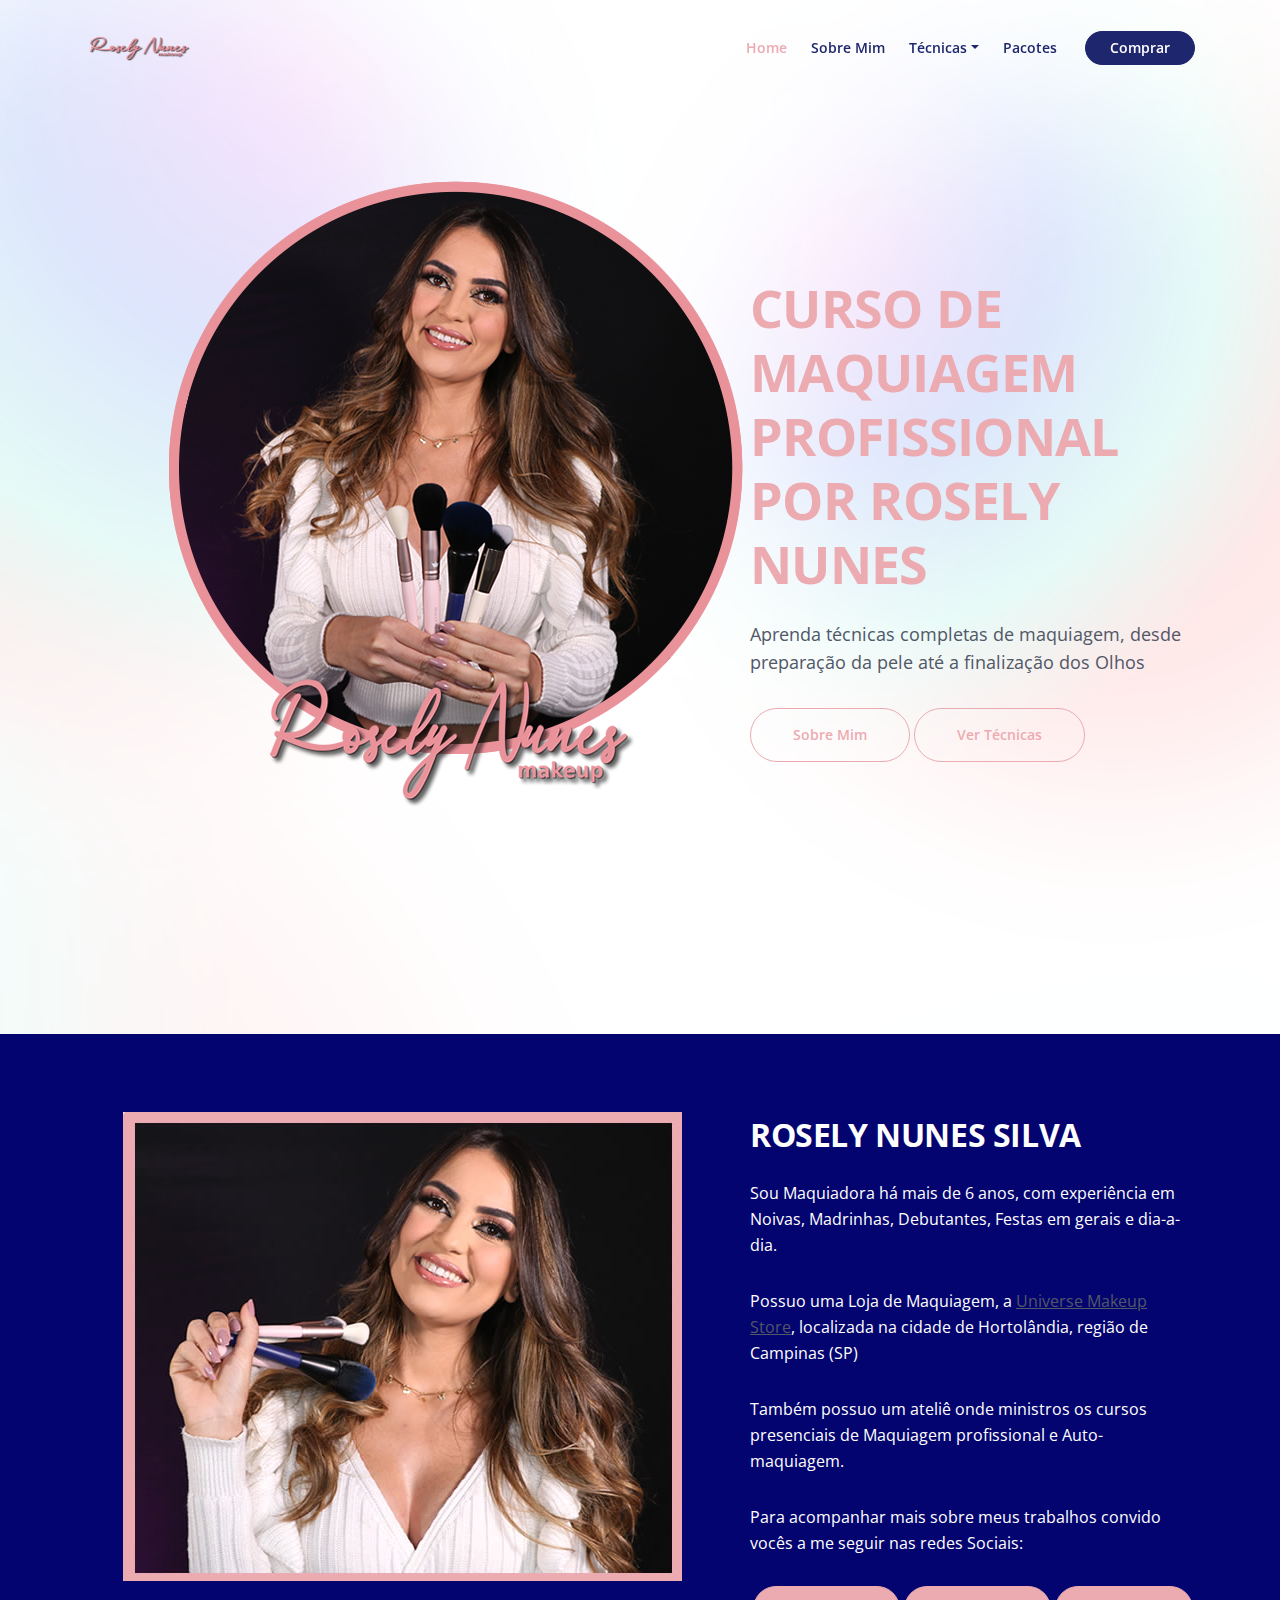
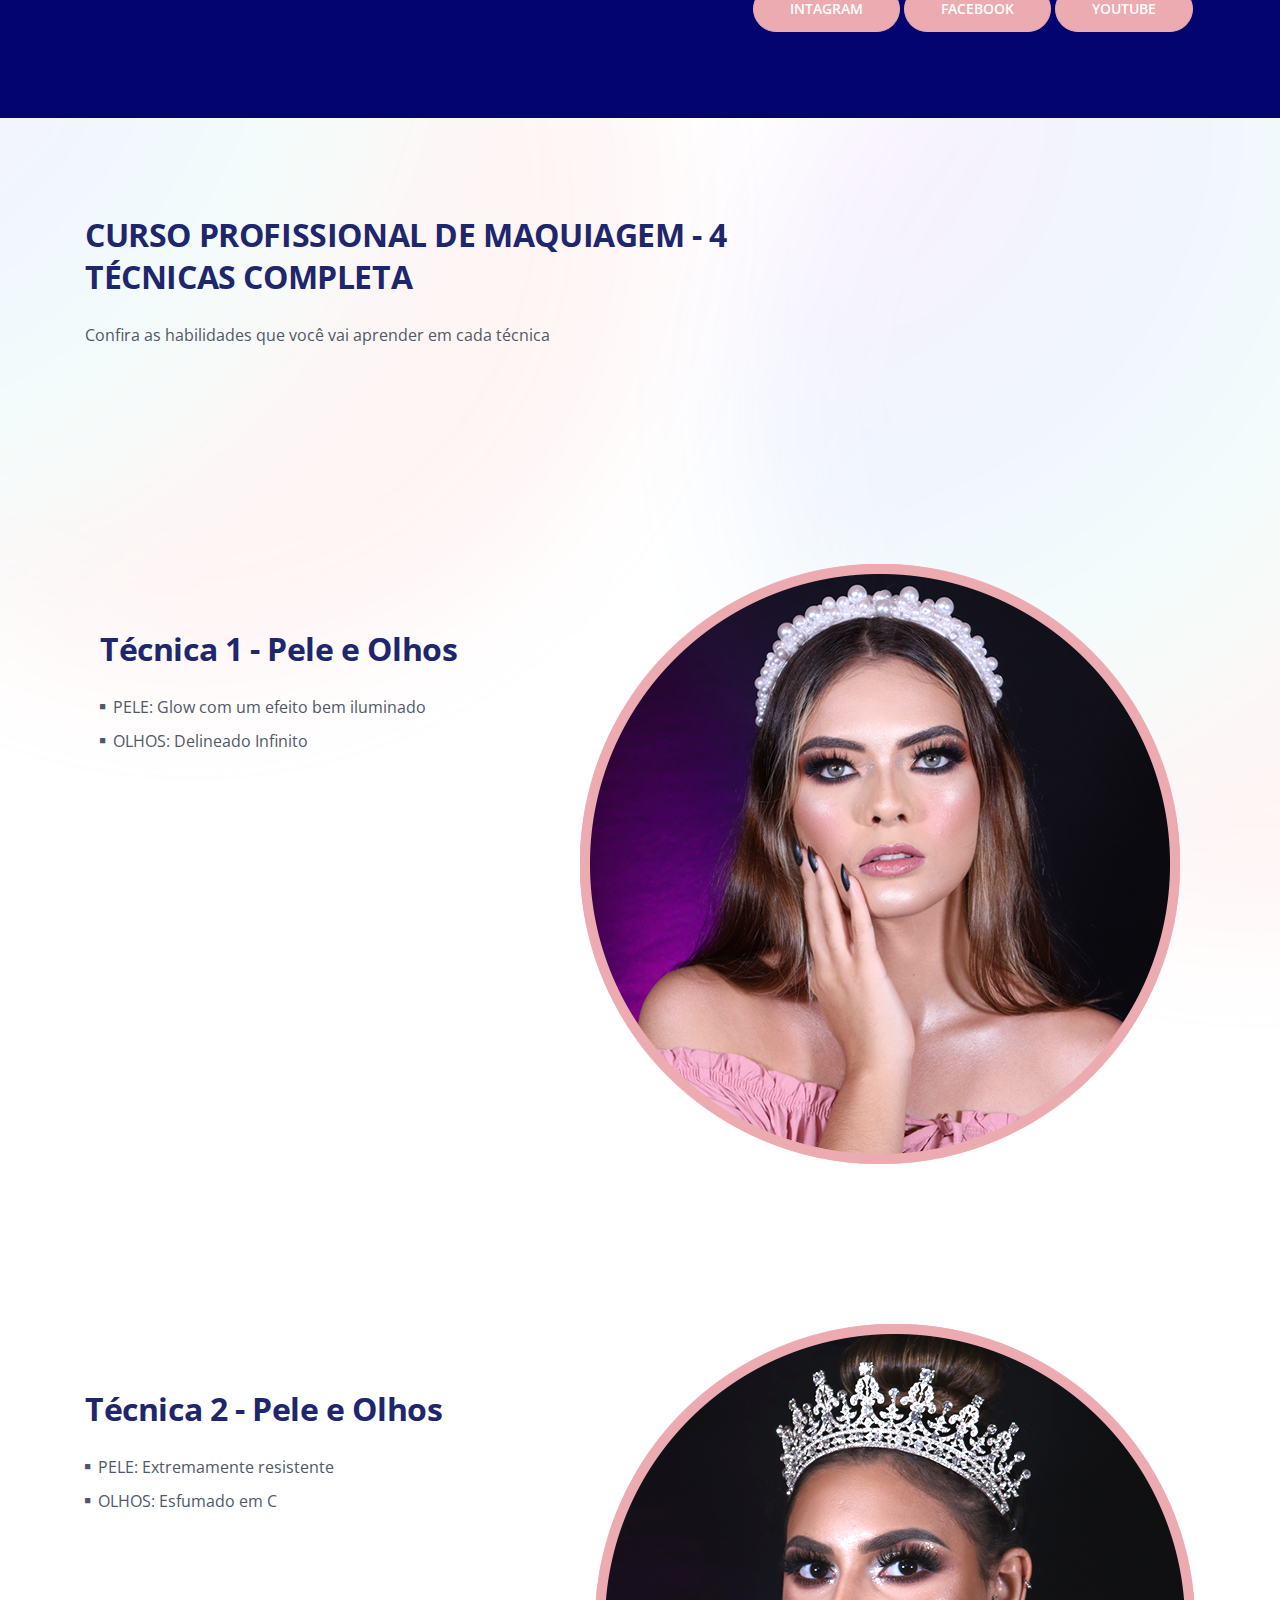
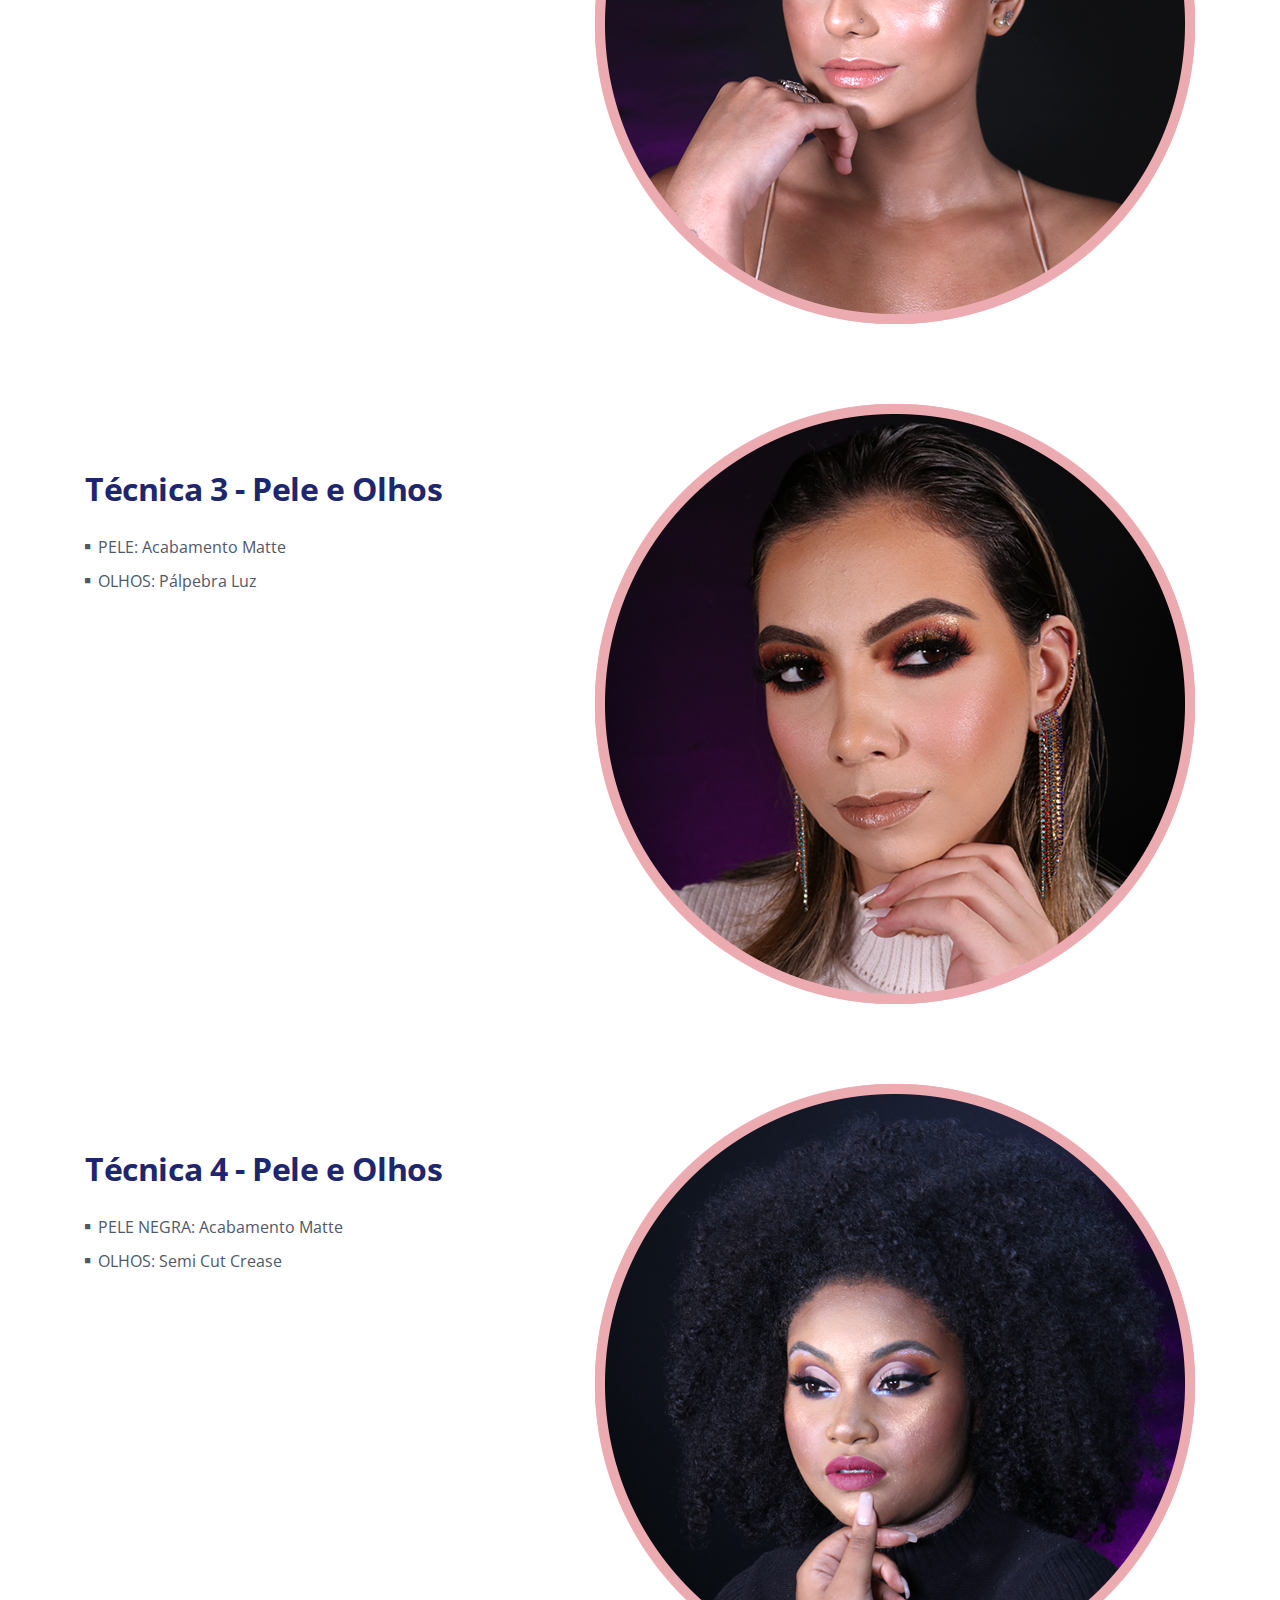
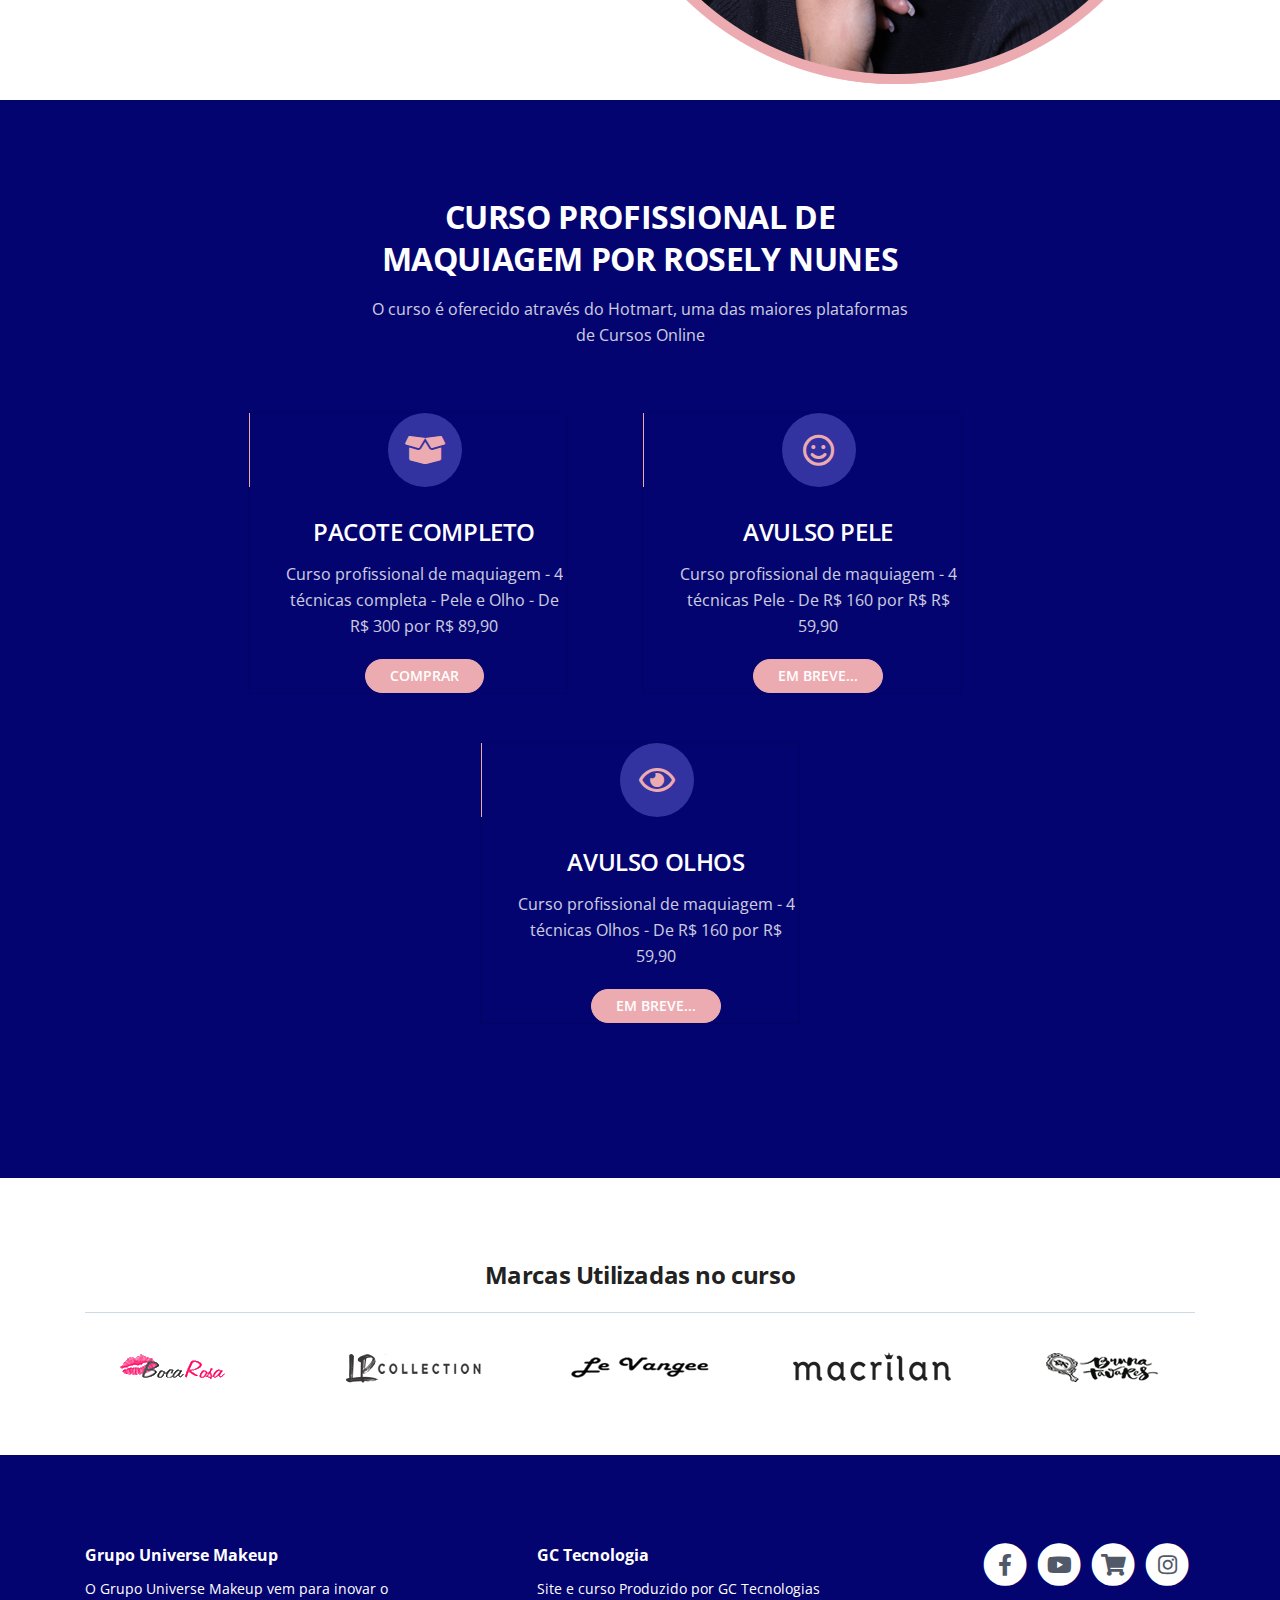
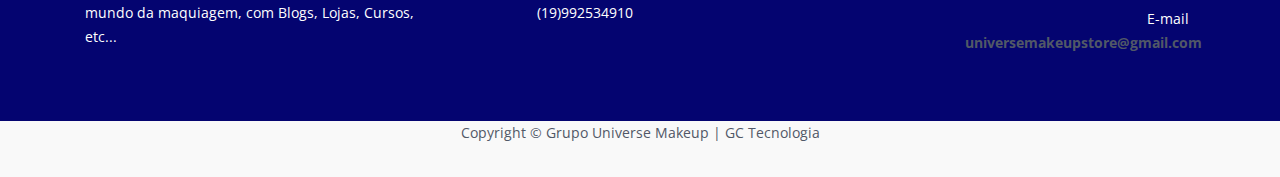
==== index.html @ c3f8dd8a "Analytcs" ====
<!DOCTYPE html>
<html lang="en">
<head>

	<!-- Global site tag (gtag.js) - Google Analytics -->
	<script async src="https://www.googletagmanager.com/gtag/js?id=G-96TGZQRB1X"></script>
	<script>
	  window.dataLayer = window.dataLayer || [];
	  function gtag(){dataLayer.push(arguments);}
	  gtag('js', new Date());

	  gtag('config', 'G-96TGZQRB1X');
	</script>
	
    <meta charset="utf-8">
    <meta name="viewport" content="width=device-width, initial-scale=1, shrink-to-fit=no">
    
    <!-- SEO Meta Tags -->
    <meta name="description" content="Curso Profissional de Maquiagem por Rosely Nunes">
    <meta name="author" content="Rosely Nunes | Guilherme Costa">
	
	
	<!-- Icon -->
	<link rel="apple-touch-icon" sizes="57x57" href="images/apple-icon-57x57.png">
	<link rel="apple-touch-icon" sizes="60x60" href="images/apple-icon-60x60.png">
	<link rel="apple-touch-icon" sizes="72x72" href="images/apple-icon-72x72.png">
	<link rel="apple-touch-icon" sizes="76x76" href="images/apple-icon-76x76.png">
	<link rel="apple-touch-icon" sizes="114x114" href="images/apple-icon-114x114.png">
	<link rel="apple-touch-icon" sizes="120x120" href="images/apple-icon-120x120.png">
	<link rel="apple-touch-icon" sizes="144x144" href="images/apple-icon-144x144.png">
	<link rel="apple-touch-icon" sizes="152x152" href="images/apple-icon-152x152.png">
	<link rel="apple-touch-icon" sizes="180x180" href="images/apple-icon-180x180.png">
	<link rel="icon" type="image/png" sizes="192x192"  href="images/android-icon-192x192.png">
	<link rel="icon" type="image/png" sizes="32x32" href="images/favicon-32x32.png">
	<link rel="icon" type="image/png" sizes="96x96" href="images/favicon-96x96.png">
	<link rel="icon" type="image/png" sizes="16x16" href="images/favicon-16x16.png">
	<link rel="manifest" href="images/manifest.json">
	<meta name="msapplication-TileColor" content="#ffffff">
	<meta name="msapplication-TileImage" content="images/ms-icon-144x144.png">
	<meta name="theme-color" content="#ffffff">

    <!-- OG Meta Tags to improve the way the post looks when you share the page on Facebook, Twitter, LinkedIn -->
	<meta property="og:site_name" content="" /> <!-- website name -->
	<meta property="og:site" content="" /> <!-- website link -->
	<meta property="og:title" content=""/> <!-- title shown in the actual shared post -->
	<meta property="og:description" content="" /> <!-- description shown in the actual shared post -->
	<meta property="og:image" content="" /> <!-- image link, make sure it's jpg -->
	<meta property="og:url" content="" /> <!-- where do you want your post to link to -->
	<meta name="twitter:card" content="summary_large_image"> <!-- to have large image post format in Twitter -->

    <!-- Webpage Title -->
    <title>Curso de Maquiagem Profissional Por Rosely Nunes</title>
    
    <!-- Styles -->
    <link rel="preconnect" href="https://fonts.gstatic.com">
    <link href="https://fonts.googleapis.com/css2?family=Open+Sans:ital,wght@0,400;0,600;0,700;1,400;1,600&display=swap" rel="stylesheet">
    <link href="css/bootstrap.css" rel="stylesheet">
    <link href="css/fontawesome-all.css" rel="stylesheet">
    <link href="css/swiper.css" rel="stylesheet">
	<link href="css/magnific-popup.css" rel="stylesheet">
	<link href="css/styles.css" rel="stylesheet">
	
	<!-- Favicon  -->
    <link rel="icon" href="images/favicon.png">
</head>
<body data-spy="scroll" data-target=".fixed-top">
    
    <!-- Navigation -->
    <nav class="navbar navbar-expand-lg fixed-top navbar-light">
        <div class="container">
            
            <!-- Text Logo - Use this if you don't have a graphic logo -->
            <!-- <a class="navbar-brand logo-text page-scroll" href="index.html">Kora</a> -->

            <!-- Image Logo -->
            <a class="navbar-brand logo-image" href="index.html"><img src="images/logo-rosely-nunes.png" alt="alternative"></a> 

            <button class="navbar-toggler p-0 border-0" type="button" data-toggle="offcanvas">
                <span class="navbar-toggler-icon"></span>
            </button>

            <div class="navbar-collapse offcanvas-collapse" id="navbarsExampleDefault">
                <ul class="navbar-nav ml-auto">
                    <li class="nav-item">
                        <a class="nav-link page-scroll" href="#header">Home <span class="sr-only">(current)</span></a>
                    </li>
                    <li class="nav-item">
                        <a class="nav-link page-scroll" href="#intro">Sobre Mim</a>
                    </li>
					 <li class="nav-item dropdown">
                        <a class="nav-link dropdown-toggle" href="#details" id="dropdown01" data-toggle="dropdown" aria-haspopup="true" aria-expanded="false" >Técnicas</a>
                        <div class="dropdown-menu" aria-labelledby="dropdown01">
                            <a class="dropdown-item page-scroll" href="#tecnica1">Técnica 1</a>
                            <div class="dropdown-divider"></div>
                            <a class="dropdown-item page-scroll" href="#tecnica2">Técnica 2</a>
                            <div class="dropdown-divider"></div>
                            <a class="dropdown-item page-scroll" href="#tecnica3">Técnica 3</a>
							<div class="dropdown-divider"></div>
                            <a class="dropdown-item page-scroll" href="#tecnica4">Técnica 4</a>
							
                        </div>
                    </li>
                    <li class="nav-item">
                        <a class="nav-link page-scroll" href="#features">Pacotes</a>
                    </li>
                    <!--<li class="nav-item">
                        <a class="nav-link page-scroll" href="#details">Comprar</a>
                    </li> -->
 
                </ul>
                <span class="nav-item">
                    <a class="btn-solid-sm page-scroll" href="https://pay.hotmart.com/D59265085H" target=_blank>Comprar</a>
                </span>
            </div> <!-- end of navbar-collapse -->
        </div> <!-- end of container -->
    </nav> <!-- end of navbar -->
    <!-- end of navigation -->


    <!-- Header -->
    <header id="header" class="header">
        <div class="container">
            <div class="row">
                <div class="col-lg-7">
                    <div class="image-container">
                        <img class="img-fluid" src="images/header.png" alt="alternative">
                    </div> <!-- end of image-container -->
                </div> <!-- end of col -->
				                <div class="col-lg-5">
                    <div class="text-container">
                        <h1 class="h1-large">CURSO DE MAQUIAGEM PROFISSIONAL POR ROSELY NUNES</h1>
                        <p class="p-large">Aprenda técnicas completas de maquiagem, desde preparação da pele até a finalização dos Olhos</p>
                        <a class="btn-outline-lg page-scroll" href="#intro">Sobre Mim</a>
                        <a class="btn-outline-lg page-scroll" href="#details">Ver Técnicas</a>
                    </div> <!-- end of text-container -->
                </div> <!-- end of col -->
            </div> <!-- end of row -->
        </div> <!-- end of container -->
    </header> <!-- end of header -->
    <!-- end of header -->
	
    <!-- Introduction -->
    <div id="intro" class="basic-1">
        <div class="container">
            <div class="row">
                <div class="col-lg-7"><br /><br /><br />
                    <center><img class="img-fluid" src="images/introduction.jpg" alt="Rosely Nunes Maquiadora"></center>
                </div> <!-- end of col -->
                <div class="col-lg-5">
                    <div class="text-container">
                        <h2>ROSELY NUNES SILVA</h2>
                        <p>Sou Maquiadora há mais de 6 anos, com experiência em Noivas, Madrinhas, Debutantes, Festas em gerais e dia-a-dia.</p>
						<p>Possuo uma Loja de Maquiagem, a <a href="https://store.universemakeup.com.br" target=_blank>Universe Makeup Store</a>, localizada na cidade de Hortolândia, região de Campinas (SP)</p>
						<p>Também possuo um ateliê onde ministros os cursos presenciais de Maquiagem profissional e Auto-maquiagem.</p>
						<p>Para acompanhar mais sobre meus trabalhos convido vocês a me seguir nas redes Sociais:<br /></p>
                        <center><a class="btn-solid-reg" href="https://www.instagram.com/roselynunesmakeup/" target=_blank>INTAGRAM</a> <a class="btn-solid-reg" href="https://www.facebook.com/roselynunessil" target=_blank>FACEBOOK</a> <a class="btn-solid-reg" href="https://www.youtube.com/c/RoselyNunesMakeup" target=_blank>YOUTUBE</a></center>
						</p>
                    </div> <!-- end of text-container -->
                </div> <!-- end of col -->
            </div> <!-- end of row -->
        </div> <!-- end of container -->
    </div> <!-- end of basic-1 -->
    <!-- end of introduction -->

    <!-- Details 1 -->
    <div id="details" class="basic-2">
        <div class="container">
            <div class="row">
                <div class="col-lg-9">
                    <div class="intro">
                        <h2>CURSO PROFISSIONAL DE MAQUIAGEM - 4 TÉCNICAS COMPLETA</h2>
                        <p>Confira as habilidades que você vai aprender em cada técnica </p>
                    </div> <!-- end of intro -->
                </div> <!-- end of col -->
            </div> <!-- end of row -->
               <!-- Details 2 -->
    <div class="basic-3" id="tecnica1">
        <div class="container">
            <div class="row">
                <div class="col-lg-5">
                    <div class="text-container">           
                        <h2>Técnica 1 - Pele e Olhos</h2>
                        <ul class="list-unstyled li-space-lg">
                            <li class="media">
                                <i class="fas fa-square"></i>
                                <div class="media-body">PELE: Glow com um efeito bem iluminado</div>
                            </li>
                            <li class="media">
                                <i class="fas fa-square"></i>
                                <div class="media-body">OLHOS: Delineado Infinito</div>
                            </li>
                        </ul>
						 <!-- <a class="btn-solid-sm page-scroll" href="#" target=_blank>Em breve...</a> -->
                    </div> <!-- end of text-container -->
                </div> <!-- end of col -->
                <div class="col-lg-7">
                    <div class="image-container">
                        <img class="img-fluid" src="images/tecnica-1.png" alt="alternative">
                    </div> <!-- end of image-container -->
                </div> <!-- end of col -->
            </div> <!-- end of row -->
        </div> <!-- end of container -->
    </div> <!-- end of basic-3 -->
    <!-- end of details 2 -->
        </div> <!-- end of container -->
    </div> <!-- end of basic-2 -->
    <!-- end of details 1 -->


    <!-- tecnica 2 -->
    <div class="basic-3" id="tecnica2">
        <div class="container">
            <div class="row">
                <div class="col-lg-5">
                    <div class="text-container">           
                        <h2>Técnica 2 - Pele e Olhos</h2>
                        <ul class="list-unstyled li-space-lg">
                            <li class="media">
                                <i class="fas fa-square"></i>
                                <div class="media-body">PELE: Extremamente resistente</div>
                            </li>
                            <li class="media">
                                <i class="fas fa-square"></i>
                                <div class="media-body">OLHOS: Esfumado em C</div>
                            </li>
                        </ul>
						<!-- <a class="btn-solid-sm page-scroll" href="#" target=_blank>Em breve...</a> -->
                    </div> <!-- end of text-container -->
                </div> <!-- end of col -->
                <div class="col-lg-7">
                    <div class="image-container">
                        <img class="img-fluid" src="images/tecnica-2.png" alt="alternative">
                    </div> <!-- end of image-container -->
                </div> <!-- end of col -->
            </div> <!-- end of row -->
        </div> <!-- end of container -->
    </div> <!-- end of basic-3 -->
    <!-- end of details 2 -->


    
    <!-- tecnica 3 -->
    <div class="basic-3" id="tecnica3">
        <div class="container">
            <div class="row">
                <div class="col-lg-5">
                    <div class="text-container">           
                        <h2>Técnica 3 - Pele e Olhos</h2>
                        <ul class="list-unstyled li-space-lg">
                            <li class="media">
                                <i class="fas fa-square"></i>
                                <div class="media-body">PELE: Acabamento Matte</div>
                            </li>
                            <li class="media">
                                <i class="fas fa-square"></i>
                                <div class="media-body">OLHOS: Pálpebra Luz</div>
                            </li>
                        </ul>
						<!-- <a class="btn-solid-sm page-scroll" href="#" target=_blank>Em breve...</a> -->
                    </div> <!-- end of text-container -->
                </div> <!-- end of col -->
                <div class="col-lg-7">
                    <div class="image-container">
                        <img class="img-fluid" src="images/tecnica-3.png" alt="alternative">
                    </div> <!-- end of image-container -->
                </div> <!-- end of col -->
            </div> <!-- end of row -->
        </div> <!-- end of container -->
    </div> <!-- end of basic-3 -->
    <!-- end of details 2 -->
	
	    <!-- Tecnica 4 -->
    <div class="basic-3" id="tecnica4">
        <div class="container">
            <div class="row">
                <div class="col-lg-5">
                    <div class="text-container">           
                        <h2>Técnica 4 - Pele e Olhos</h2>
                        <ul class="list-unstyled li-space-lg">
                            <li class="media">
                                <i class="fas fa-square"></i>
                                <div class="media-body">PELE NEGRA: Acabamento Matte</div>
                            </li>
                            <li class="media">
                                <i class="fas fa-square"></i>
                                <div class="media-body">OLHOS: Semi Cut Crease</div>
                            </li>
                        </ul>
                    </div> <!-- end of text-container -->
                </div> <!-- end of col -->
                <div class="col-lg-7">
                    <div class="image-container">
                        <img class="img-fluid" src="images/tecnica-4.png" alt="alternative">
                    </div> <!-- end of image-container -->
                </div> <!-- end of col -->
            </div> <!-- end of row -->
        </div> <!-- end of container -->
    </div> <!-- end of basic-3 -->
    <!-- end of details 2 -->


    <!-- Features -->
    <div id="features" class="cards-1">
        <div class="container">
            <div class="row">
                <div class="col-lg-12">
                    <h2 class="h2-heading">CURSO PROFISSIONAL DE MAQUIAGEM POR ROSELY NUNES</h2>
                    <p class="p-heading">O curso é oferecido através do Hotmart, uma das maiores plataformas de Cursos Online</p>
                </div> <!-- end of col -->
            </div> <!-- end of row -->
            <div class="row">
                <div class="col-lg-12">
				<center>
                    <!-- Card -->
                    <div class="card">
                        <div class="card-icon-wrapper">
                            <div class="card-icon">
                                <span class="fas fa-box-open green"></span>
                            </div>
                        </div>
                        <div class="card-body">
                            <h4 class="card-title">PACOTE COMPLETO</h4>
                            <p>Curso profissional de maquiagem - 4 técnicas completa - Pele e Olho - De R$ 300 por R$ 89,90</p>
                            <a class="btn-solid-sm page-scroll" href="https://pay.hotmart.com/D59265085H" target=_blank>COMPRAR</a>
                        </div>
                    </div>
                    <!-- end of card -->
					<!-- Card -->
                    <div class="card">
                        <div class="card-icon-wrapper">
                            <div class="card-icon">
                                <span class="far fa-smile blue"></span>
                            </div>
                        </div>
                        <div class="card-body">
                            <h4 class="card-title">AVULSO PELE</h4>
                            <p>Curso profissional de maquiagem - 4 técnicas Pele - De R$ 160 por R$ R$ 59,90</p>
                            <a class="btn-solid-sm page-scroll" href="#" target=_blank>EM BREVE...</a>
                        </div>
                    </div>
                    <!-- end of card -->
<br />
                    <!-- Card -->
                    <div class="card">
                        <div class="card-icon-wrapper">
                            <div class="card-icon">
                                <span class="far fa-eye blue"></span>
                            </div>
                        </div>
                        <div class="card-body">
                            <h4 class="card-title">AVULSO OLHOS</h4>
                            <p>Curso profissional de maquiagem - 4 técnicas Olhos - De R$ 160 por R$ 59,90</p>
                            <a class="btn-solid-sm page-scroll" href="#" target=_blank>EM BREVE...</a>
                        </div>
                    </div>
                    <!-- end of card -->

 
				</center>
                </div> <!-- end of col -->
            </div> <!-- end of row -->
        </div> <!-- end of container -->
    </div> <!-- end of cards-1 -->
    <!-- end of features -->



    <!-- Customers -->
    <div class="slider-1">
        <div class="container">
            <div class="row">
                <div class="col-lg-12">
                    <h4>Marcas Utilizadas no curso</h4>
                    <hr class="section-divider">

                    <!-- Image Slider -->
                    <div class="slider-container">
                        <div class="swiper-container image-slider">
                            <div class="swiper-wrapper">
                                <div class="swiper-slide">
                                    <a href="https://store.universemakeup.com.br/marca/boca-rosa.html" target=_blank><img class="img-fluid" src="images/customer-logo-1.png" alt="Boca Rosa"></a>
                                </div>
                                <div class="swiper-slide">
                                    <a href="https://store.universemakeup.com.br/marca/leticia-de-paula.html" target=_blank><img class="img-fluid" src="images/customer-logo-2.png" alt="LP Collection"></a>
                                </div>
                                <div class="swiper-slide">
                                    <a href="https://store.universemakeup.com.br/marca/le-vangee.html" target=_blank><img class="img-fluid" src="images/customer-logo-3.png" alt="Le Vangee"></a>
                                </div>
                                <div class="swiper-slide">
                                    <a href="https://store.universemakeup.com.br/marca/macrilan.html" target=_blank><img class="img-fluid" src="images/customer-logo-4.png" alt="Macrilan"></a>
                                </div>
                                <div class="swiper-slide">
                                    <a href="https://store.universemakeup.com.br/marca/bruna-tavares.html" target=_blank><img class="img-fluid" src="images/customer-logo-5.png" alt="Bruna Tavares"></a>
                                </div>
                                <div class="swiper-slide">
                                    <a href="https://store.universemakeup.com.br/marca/catharine-hill.html" target=_blank><img class="img-fluid" src="images/customer-logo-6.png" alt="Catharine Hill"></a>
                                </div>
                            </div> <!-- end of swiper-wrapper -->
                        </div> <!-- end of swiper container -->
                    </div> <!-- end of slider-container -->
                    <!-- end of image slider -->

                </div> <!-- end of col -->
            </div> <!-- end of row -->
        </div> <!-- end of container -->
    </div> <!-- end of slider-1 -->
    <!-- end of customers -->


 



    <!-- Footer -->
    <div class="footer">
        <div class="container">
            <div class="row">
                <div class="col-lg-12">
                    <div class="footer-col first">
                        <h6>Grupo Universe Makeup</h6>
                        <p class="p-small">O Grupo Universe Makeup vem para inovar o mundo da maquiagem, com Blogs, Lojas, Cursos, etc... </p>
                    </div> <!-- end of footer-col -->
                    <div class="footer-col second">
                        <h6>GC Tecnologia</h6>
                        <p class="p-small">Site e curso Produzido por GC Tecnologias (19)992534910 </p>
                    </div> <!-- end of footer-col -->
                    <div class="footer-col third">
                        <span class="fa-stack">
                            <a href="https://www.facebook.com/roselynunessil" target=_blank>
                                <i class="fas fa-circle fa-stack-2x"></i>
                                <i class="fab fa-facebook-f fa-stack-1x"></i>
                            </a>
                        </span>
                        <span class="fa-stack">
                            <a href="https://www.youtube.com/c/RoselyNunesMakeup" target=_blank>
                                <i class="fas fa-circle fa-stack-2x"></i>
                                <i class="fab fa-youtube fa-stack-1x"></i>
                            </a>
                        </span>
                        <span class="fa-stack">
                            <a href="https://store.universemakeup.com.br" target=_blank>
                                <i class="fas fa-circle fa-stack-2x"></i>
                                <i class="fa fa-shopping-cart fa-stack-1x"></i>
                            </a>
                        </span>
                        <span class="fa-stack">
                            <a href="https://www.instagram.com/roselynunesmakeup/" target=_blank>
                                <i class="fas fa-circle fa-stack-2x"></i>
                                <i class="fab fa-instagram fa-stack-1x"></i>
                            </a>
                        </span>
                        <p class="p-small">E-mail <a href="mailto:universemakeupstore@gmail.com"><strong>universemakeupstore@gmail.com</strong></a></p>
                    </div> <!-- end of footer-col -->
                </div> <!-- end of col -->
            </div> <!-- end of row -->
        </div> <!-- end of container -->
    </div> <!-- end of footer -->  
    <!-- end of footer -->


    <!-- Copyright -->
    <div class="copyright">
        <div class="container">
            <div class="row">
                <div class="col-lg-12">
                    <p class="p-small">Copyright © <a href="#your-link">Grupo Universe Makeup | GC Tecnologia</a></p>
                </div> <!-- end of col -->
            </div> <!-- enf of row -->
        </div> <!-- end of container -->
    </div> <!-- end of copyright --> 
    <!-- end of copyright -->
    
    	
    <!-- Scripts -->
    <script src="js/jquery.min.js"></script> <!-- jQuery for Bootstrap's JavaScript plugins -->
    <script src="js/bootstrap.min.js"></script> <!-- Bootstrap framework -->
    <script src="js/jquery.easing.min.js"></script> <!-- jQuery Easing for smooth scrolling between anchors -->
    <script src="js/jquery.magnific-popup.js"></script> <!-- Magnific Popup for lightboxes -->
    <script src="js/swiper.min.js"></script> <!-- Swiper for image and text sliders -->
    <script src="js/scripts.js"></script> <!-- Custom scripts -->
</body>
</html>
---- css/styles.css ----
/* Description: Master CSS file */

/*****************************************
Table Of Contents:
- General Styles
- Navigation
- Header
- Customers
- Introduction
- Features
- Details 1
- Details Lightbox
- Details 2
- Details 3
- Testimonials
- Newsletter
- Footer
- Copyright
- Back To Top Button
- Extra pages
- Media Queries
******************************************/

/*****************************************
Colors:
- Buttons - orange #ecabb1
- Headings text - navy blue #1e266d
- Body text - dark gray #515867
- Backgrounds - light gray #f9f9f9
******************************************/


/**************************/
/*     General Styles     */
/**************************/
body,
html {
    width: 100%;
	height: 100%;
}

body, p {
	color: #515867; 
	font: 400 1rem/1.625rem "Open Sans", sans-serif;
}

h1 {
	color: #ECABB1;
	font-weight: 700;
	font-size: 2.5rem;
	line-height: 3.125rem;
	letter-spacing: -0.5px;
}

h2 {
	color: #1e266d;
	font-weight: 700;
	font-size: 2rem;
	line-height: 2.625rem;
	letter-spacing: -0.4px;
}

h3 {
	color: #1e266d;
	font-weight: 700;
	font-size: 1.75rem;
	line-height: 2.375rem;
	letter-spacing: -0.4px;
}

h4 {
	color: #1e266d;
	font-weight: 700;
	font-size: 1.5rem;
	line-height: 2.125rem;
	letter-spacing: -0.4px;
}

h5 {
	color: #1e266d;
	font-weight: 700;
	font-size: 1.25rem;
	line-height: 1.75rem;
}

h6 {
	color: #1e266d;
	font-weight: 700;
	font-size: 1rem;
	line-height: 1.5rem;
}

.h1-large {
	font-size: 2.75rem;
	line-height: 3.5rem;
	letter-spacing: -0.7px;
}

.p-large {
	font-size: 1.125rem;
	line-height: 1.75rem;
}

.p-small {
	font-size: 0.875rem;
	line-height: 1.5rem;
}

.testimonial-text {
	font-style: italic;
}

.testimonial-author {
	font-weight: 600;
	font-size: 1rem;
	line-height: 1.5rem;
}

.li-space-lg li {
	margin-bottom: 0.5rem;
}

a {
	color: #515867;
	text-decoration: underline;
}

a:hover {
	color: #515867;
	text-decoration: underline;
}

.no-line {
	text-decoration: none;
}

.no-line:hover {
	text-decoration: none;
}

.read-more {
	font-weight: 600;
	font-size: 0.875rem;
	line-height: 1.5rem;
}

.read-more .fas {
	margin-left: 0.625rem;
	font-size: 1rem;
	vertical-align: -8%;
}

.blue {
	color: #1d79fb;
}

.bg-gray {
	background-color: #f9f9f9;
}

.section-divider {
	display: inline-block;
	width: 100%;
	height: 1px;
	border: none;
	background-color: #d0dae2;
}

.section-title {
	display: inline-block;
	margin-bottom: 0.75rem;
	padding: 0.375rem 1.25rem;
	border-radius: 20px;
	background-color: #fff0e2;
	color: #ecabb1;
	font-weight: 600;
	font-size: 0.75rem;
	line-height: 1.125rem;
}

.btn-solid-reg {
	display: inline-block;
	padding: 1.375rem 2.25rem 1.375rem 2.25rem;
    margin-bottom: 0.50rem;
	border: 1px solid #ecabb1;
	border-radius: 30px;
	background-color: #ecabb1;
	color: #ffffff;
	font-weight: 600;
	font-size: 0.875rem;
	line-height: 0;
	text-decoration: none;
	transition: all 0.2s;
}

.btn-solid-reg:hover {
	border: 1px solid #ecabb1;
	background-color: transparent;
	color: #ecabb1; /* needs to stay here because of the color property of a tag */
	text-decoration: none;
}

.btn-solid-lg {
	display: inline-block;
	padding: 1.625rem 2.625rem 1.625rem 2.625rem;
	border: 1px solid #ecabb1;
	border-radius: 32px;
	background-color: #ecabb1;
	color: #ffffff;
	font-weight: 600;
	font-size: 0.875rem;
	line-height: 0;
	text-decoration: none;
	transition: all 0.2s;
}

.btn-solid-lg:hover {
	border: 1px solid #ecabb1;
	background-color: transparent;
	color: #ecabb1; /* needs to stay here because of the color property of a tag */
	text-decoration: none;
}

.btn-solid-sm {
	display: inline-block;
	padding: 1rem 1.5rem 1rem 1.5rem;
	border: 1px solid #ecabb1;
	border-radius: 32px;
	background-color: #ecabb1;
	color: #ffffff;
	font-weight: 600;
	font-size: 0.875rem;
	line-height: 0;
	text-decoration: none;
	transition: all 0.2s;
}

.btn-solid-sm:hover {
	border: 1px solid #ecabb1;
	background-color: transparent;
	color: #ecabb1;
	text-decoration: none;
}

.btn-outline-reg {
	display: inline-block;
	padding: 1.375rem 2.25rem 1.375rem 2.25rem;
	border: 1px solid #ecabb1;
	border-radius: 32px;
	background-color: transparent;
	color: #ecabb1;
	font-weight: 600;
	font-size: 0.875rem;
	line-height: 0;
	text-decoration: none;
	transition: all 0.2s;
}

.btn-outline-reg:hover {
	background-color: #ecabb1;
	color: #ffffff;
	text-decoration: none;
}

.btn-outline-lg {
	display: inline-block;
	padding: 1.625rem 2.625rem 1.625rem 2.625rem;
	border: 1px solid #ecabb1;
	border-radius: 32px;
	background-color: transparent;
	color: #ecabb1;
	font-weight: 600;
	font-size: 0.875rem;
	line-height: 0;
	text-decoration: none;
	transition: all 0.2s;
}

.btn-outline-lg:hover {
	background-color: #ecabb1;
	color: #ffffff;
	text-decoration: none;
}

.btn-outline-sm {
	display: inline-block;
	padding: 1rem 1.5rem 1rem 1.5rem;
	border: 1px solid #ecabb1;
	border-radius: 32px;
	background-color: transparent;
	color: #ecabb1;
	font-weight: 600;
	font-size: 0.875rem;
	line-height: 0;
	text-decoration: none;
	transition: all 0.2s;
}

.btn-outline-sm:hover {
	background-color: #ecabb1;
	color: #ffffff;
	text-decoration: none;
}

.form-group {
	position: relative;
	margin-bottom: 1.25rem;
}

.label-control {
	position: absolute;
	top: 0.875rem;
	left: 1.625rem;
	color: #7d838a;
	opacity: 1;
	font-size: 0.875rem;
	line-height: 1.375rem;
	cursor: text;
	transition: all 0.2s ease;
}

.form-control-input:focus + .label-control,
.form-control-input.notEmpty + .label-control,
.form-control-textarea:focus + .label-control,
.form-control-textarea.notEmpty + .label-control {
	top: 0.125rem;
	color: #515867;
	opacity: 1;
	font-size: 0.75rem;
	font-weight: 700;
}

.form-control-input,
.form-control-select {
	display: block; /* needed for proper display of the label in Firefox, IE, Edge */
	width: 100%;
	padding-top: 1.125rem;
	padding-bottom: 0.125rem;
	padding-left: 1.625rem;
	border: 1px solid #cbcbd1;
	border-radius: 32px;
	background-color: #ffffff;
	color: #515867;
	font-size: 0.875rem;
	line-height: 1.875rem;
	transition: all 0.2s;
	-webkit-appearance: none; /* removes inner shadow on form inputs on ios safari */
}

.form-control-select {
	padding-top: 0.5rem;
	padding-bottom: 0.5rem;
	height: 3.25rem;
	color: #7d838a;
}

select {
    /* you should keep these first rules in place to maintain cross-browser behavior */
    -webkit-appearance: none;
	-moz-appearance: none;
	-ms-appearance: none;
    -o-appearance: none;
    appearance: none;
    background-image: url('../images/down-arrow.png');
    background-position: 96% 50%;
    background-repeat: no-repeat;
    outline: none;
}

.form-control-textarea {
	display: block; /* used to eliminate a bottom gap difference between Chrome and IE/FF */
	width: 100%;
	height: 14rem; /* used instead of html rows to normalize height between Chrome and IE/FF */
	padding-top: 1.5rem;
	padding-left: 1.5rem;
	border: 1px solid #cbcbd1;
	border-radius: 2px;
	background-color: #ffffff;
	color: #515867;
	font-size: 0.875rem;
	line-height: 1.5rem;
	transition: all 0.2s;
}

.form-control-input:focus,
.form-control-select:focus,
.form-control-textarea:focus {
	border: 1px solid #a1a1a1;
	outline: none; /* Removes blue border on focus */
}

.form-control-input:hover,
.form-control-select:hover,
.form-control-textarea:hover {
	border: 1px solid #a1a1a1;
}

.checkbox {
	font-size: 0.75rem;
	line-height: 1.25rem;
}

input[type='checkbox'] {
	vertical-align: -10%;
	margin-right: 0.5rem;
}

.form-control-submit-button {
	display: inline-block;
	width: 100%;
	height: 3.25rem;
	border: 1px solid #ecabb1;
	border-radius: 32px;
	background-color: #ecabb1;
	color: #ffffff;
	font-weight: 600;
	font-size: 0.875rem;
	line-height: 0;
	cursor: pointer;
	transition: all 0.2s;
}

.form-control-submit-button:hover {
	border: 1px solid #ecabb1;
	background-color: transparent;
	color: #ecabb1;
}

/* Fade-move Animation For Details Lightbox - Magnific Popup */
/* at start */
.my-mfp-slide-bottom .zoom-anim-dialog {
	opacity: 0;
	transition: all 0.2s ease-out;
	-webkit-transform: translateY(-1.25rem) perspective(37.5rem) rotateX(10deg);
	-ms-transform: translateY(-1.25rem) perspective(37.5rem) rotateX(10deg);
	transform: translateY(-1.25rem) perspective(37.5rem) rotateX(10deg);
}

/* animate in */
.my-mfp-slide-bottom.mfp-ready .zoom-anim-dialog {
	opacity: 1;
	-webkit-transform: translateY(0) perspective(37.5rem) rotateX(0); 
	-ms-transform: translateY(0) perspective(37.5rem) rotateX(0); 
	transform: translateY(0) perspective(37.5rem) rotateX(0); 
}

/* animate out */
.my-mfp-slide-bottom.mfp-removing .zoom-anim-dialog {
	opacity: 0;
	-webkit-transform: translateY(-0.625rem) perspective(37.5rem) rotateX(10deg); 
	-ms-transform: translateY(-0.625rem) perspective(37.5rem) rotateX(10deg); 
	transform: translateY(-0.625rem) perspective(37.5rem) rotateX(10deg); 
}

/* dark overlay, start state */
.my-mfp-slide-bottom.mfp-bg {
	opacity: 0;
	transition: opacity 0.2s ease-out;
}

/* animate in */
.my-mfp-slide-bottom.mfp-ready.mfp-bg {
	opacity: 0.8;
}
/* animate out */
.my-mfp-slide-bottom.mfp-removing.mfp-bg {
	opacity: 0;
}
/* end of fade-move animation for details lightbox - magnific popup */


/**********************/
/*     Navigation     */
/**********************/
.navbar {
	border-bottom: 1px solid #e3e8ec;
	background-color: #ffffff;
	font-weight: 600;
	font-size: 0.875rem;
	line-height: 0.875rem;
}

.navbar .navbar-brand {
	padding-top: 0.25rem;
	padding-bottom: 0.25rem;
}

.navbar .logo-image img {
    width: 110px;
	height: 32px;
}

.navbar .logo-text {
	color: #1e266d;
	font-weight: 700;
	font-size: 2rem;
	line-height: 1rem;
	text-decoration: none;
}

.offcanvas-collapse {
	position: fixed;
	top: 3.25rem; /* adjusts the height between the top of the page and the offcanvas menu */
	bottom: 0;
	left: 100%;
	width: 100%;
	padding-right: 1rem;
	padding-left: 1rem;
	overflow-y: auto;
	visibility: hidden;
	background-color: #ffffff;
	transition: visibility .3s ease-in-out, -webkit-transform .3s ease-in-out;
	transition: transform .3s ease-in-out, visibility .3s ease-in-out;
	transition: transform .3s ease-in-out, visibility .3s ease-in-out, -webkit-transform .3s ease-in-out;
}

.offcanvas-collapse.open {
	visibility: visible;
	-webkit-transform: translateX(-100%);
	transform: translateX(-100%);
}

.navbar .navbar-nav {
	margin-top: 0.75rem;
	margin-bottom: 0.5rem;
}

.navbar .nav-item .nav-link {
	padding-top: 0.625rem;
	padding-bottom: 0.625rem;
	color: #1e266d;
	text-decoration: none;
	transition: all 0.2s ease;
}

.navbar .nav-item.dropdown.show .nav-link,
.navbar .nav-item .nav-link:hover,
.navbar .nav-item .nav-link.active {
	color: #ECABB1;
}

/* Dropdown Menu */
.navbar .dropdown .dropdown-menu {
	animation: fadeDropdown 0.2s; /* required for the fade animation */
}

@keyframes fadeDropdown {
    0% {
        opacity: 0;
    }

    100% {
        opacity: 1;
	}
}

.navbar .dropdown-menu {
	margin-top: 0.5rem;
	margin-bottom: 0.5rem;
	border: none;
	background-color: #ffffff;
}

.navbar .dropdown-item {
	padding-top: 0.5rem;
	padding-bottom: 0.5rem;
	color: #1e266d;
	font-weight: 600;
	font-size: 0.875rem;
	line-height: 0.875rem;
	text-decoration: none;
}

.navbar .dropdown-item:hover {
	background-color: #ffffff;
	color: #ecabb1;
}

.navbar .dropdown-divider {
	width: 100%;
	height: 1px;
	margin: 0.5rem auto 0.5rem auto;
	border: none;
	background-color: #e7e7e7;
}
/* end of dropdown menu */

.navbar .nav-item .btn-solid-sm {
	margin-top: 0.125rem;
	border: 1px solid #1e266d;
	background-color: #1e266d;
}

.navbar .nav-item .btn-solid-sm:hover {
	background-color: transparent;
	color: #1e266d;
}

.navbar .navbar-toggler {
	padding: 0;
	border: none;
	font-size: 1.25rem;
}


/*****************/
/*    Header     */
/*****************/
.header {
	padding-top: 7rem;
	padding-bottom: 1rem;
	background: url('../images/header-background.png') center center no-repeat;
	background-size: cover;
	text-align: center;
}

.header .text-container {
	margin-bottom: 4rem;
}

.header .h1-large {
	margin-bottom: 1.5rem;
}

.header .p-large {
	margin-bottom: 2rem;
}

.header .btn-solid-lg {
	margin-right: 0.5rem;
	margin-bottom: 0.75rem;
}


/********************/
/*    Customers     */
/********************/
.slider-1 {
	padding-top: 3.5rem;
	padding-bottom: 3rem;
	text-align: center;
}

.slider-1 h4 {
	margin-bottom: 0.25rem;
	color: #222222;
}

.slider-1 .section-divider {
	margin-bottom: 1rem;
}

.slider-1 .slider-container {
	margin-bottom: 0.5rem;
	padding: 1rem 0;
}


/************************/
/*     Introduction     */
/************************/
.basic-1 {
	padding-top: 0rem;
	padding-bottom: 3rem;
	background-color: #040470;
}

.basic-1 img {
	margin-bottom: 3.5rem;
}

.basic-1 h2 {
	margin-bottom: 1.5rem;
	color: #ffffff;
}

.basic-1 p {
	margin-bottom: 1.875rem;
	color: #ffffff;
}


/********************/
/*     Features     */
/********************/
.cards-1 {
	padding-top: 6rem;
	padding-bottom: 6.625rem;
	background-color: #040470;
}

.cards-1 .h2-heading {
	margin-bottom: 1rem;
	color: #ffffff;
	text-align: center;
}

.cards-1 .p-heading {
	margin-bottom: 4rem;
	color: #ffffff;
	opacity: 0.8;
	text-align: center;
}

.cards-1 .card {
	margin-bottom: 3rem;
	background-color: transparent;
}

.cards-1 .card-icon-wrapper {
	padding-left: 2rem;
	border-left: 1px solid #ecabb1;
}

.cards-1 .card-icon {
	width: 74px;
	height: 74px;
	border-radius: 50%;
	background-color: #3232a0;
	text-align: center;
}

.cards-1 .card-icon .fas,
.cards-1 .card-icon .far {
	color: #ecabb1;
	font-size: 2rem;
	line-height: 4.625rem;
}



.cards-1 .card-body {
	padding: 0 0 0 2rem;
}

.cards-1 .card-title {
	margin-top: 1.75rem;
	color: #ffffff;
	font-weight: 600;
}

.cards-1 .card-body p {
	margin-bottom: 1.25rem;
	color: #ffffff;
	opacity: 0.8;
}

.cards-1 .read-more {
	color: #ffffff;
}

.cards-1 .read-more .fas {
	color: #ffffff;
}


/*********************/
/*     Details 1     */
/*********************/
.basic-2 {
	padding-top: 6rem;
	padding-bottom: 5rem;
	background: url('../images/details-1-background.png') center center no-repeat;
	background-size: cover;
}

.basic-2 h2 {
	margin-bottom: 1.5rem;
}

.basic-2 .intro {
	margin-bottom: 9.5rem;
}

.basic-2 .image-container {
	margin-bottom: 3.75rem;
}

.basic-2 .text-container p {
	margin-bottom: 1.75rem;
}


/****************************/
/*     Details Lightbox     */
/****************************/
.lightbox-basic {
	position: relative;
	max-width: 1150px;
	margin: 2.5rem auto;
	padding: 3rem 1rem;
	background-color: #ffffff;
	text-align: left;
}

.lightbox-basic .image-container {
	margin-bottom: 3rem;
	text-align: center;
}

.lightbox-basic .image-container img {
	border-radius: 8px;
}

.lightbox-basic h3 {
	margin-bottom: 0.5rem;
}

.lightbox-basic hr {
	width: 44px;
	margin-top: 0.125rem;
	margin-bottom: 1rem;
	margin-left: 0;
	height: 2px;
	border: none;
	background-color: #ecabb1;
}

.lightbox-basic h4 {
	margin-top: 1.75rem;
	margin-bottom: 0.625rem;
}

.lightbox-basic .list-unstyled {
	margin-bottom: 1.5rem;
}

.lightbox-basic .list-unstyled .fas {
	font-size: 0.75rem;
	line-height: 1.75rem;
}

.lightbox-basic .list-unstyled .media-body {
	margin-left: 0.375rem;
}

.lightbox-basic .list-unstyled {
	margin-bottom: 1.5rem;
}

/* Action Button */
.lightbox-basic .btn-solid-reg.mfp-close {
	position: relative;
	width: auto;
	height: auto;
	border-color: #ecabb1;
	background-color: #ecabb1;
	color: #ffffff;
	opacity: 1;
	font-weight: 600;
	font-family: "Open Sans";
}

.lightbox-basic .btn-solid-reg.mfp-close:hover {
	background-color: transparent;
	color: #ecabb1;
}
/* end of action Button */

/* Back Button */
.lightbox-basic .btn-outline-reg.mfp-close.as-button {
	position: relative;
	display: inline-block;
	width: auto;
	height: auto;
	margin-left: 0.375rem;
	padding: 1.375rem 2.25rem 1.375rem 2.25rem;
	border: 1px solid #ecabb1;
	background-color: transparent;
	color: #ecabb1;
	opacity: 1;
	font-family: "Open Sans";
}

.lightbox-basic .btn-outline-reg.mfp-close.as-button:hover {
	background-color: #ecabb1;
	color: #ffffff;
}
/* end of back button */

/* Close X Button */
.lightbox-basic button.mfp-close.x-button {
	position: absolute;
	top: -2px;
	right: -2px;
	width: 44px;
	height: 44px;
	color: #555555;
}
/* end of close x button */


/*********************/
/*     Details 2     */
/*********************/
.basic-3 {
	padding-top: 4rem;
	padding-bottom: 1rem;
}

.basic-3 .text-container {
	margin-bottom: 3.75rem;
}

.basic-3 h2 {
	margin-bottom: 1.5rem;
}

.basic-3 .list-unstyled .fas {
	font-size: 0.375rem;
	line-height: 1.625rem;
}

.basic-3 .list-unstyled .media-body {
	margin-left: 0.5rem;
}


/*********************/
/*     Details 3     */
/*********************/
.basic-4 {
	padding-top: 5rem;
	padding-bottom: 9.5rem;
	background: url('../images/details-3-background.png') center center no-repeat;
	background-size: cover;
}

.basic-4 h2 {
	margin-bottom: 1.5rem;
}

.basic-4 .image-container {
	margin-bottom: 3.5rem;
}

.basic-4 p {
	margin-bottom: 1.75rem;
}


/************************/
/*     Testimonials     */
/************************/
.slider-2 {
	padding-top: 9.25rem;
	padding-bottom: 10rem;
	background-color: #040470;
}

.slider-2 .h2-heading {
	margin-bottom: 1rem;
	color: #ffffff;
	text-align: center;
}

.slider-2 .p-heading {
	margin-bottom: 4rem;
	color: #ffffff;
	opacity: 0.8;
	text-align: center;
}

.slider-2 .slider-container {
	position: relative;
}

.slider-2 .swiper-container {
	position: static;
	width: 86%;
}

.slider-2 .swiper-button-prev:focus,
.slider-2 .swiper-button-next:focus {
	/* even if you can't see it chrome you can see it on mobile device */
	outline: none;
}

.slider-2 .swiper-button-prev {
	left: -14px;
	background-image: url("data:image/svg+xml;charset=utf-8,%3Csvg%20xmlns%3D'http%3A%2F%2Fwww.w3.org%2F2000%2Fsvg'%20viewBox%3D'0%200%2028%2044'%3E%3Cpath%20d%3D'M0%2C22L22%2C0l2.1%2C2.1L4.2%2C22l19.9%2C19.9L22%2C44L0%2C22L0%2C22L0%2C22z'%20fill%3D'%23ffffff'%2F%3E%3C%2Fsvg%3E");
	background-size: 18px 28px;
}

.slider-2 .swiper-button-next {
	right: -14px;
	background-image: url("data:image/svg+xml;charset=utf-8,%3Csvg%20xmlns%3D'http%3A%2F%2Fwww.w3.org%2F2000%2Fsvg'%20viewBox%3D'0%200%2028%2044'%3E%3Cpath%20d%3D'M27%2C22L27%2C22L5%2C44l-2.1-2.1L22.8%2C22L2.9%2C2.1L5%2C0L27%2C22L27%2C22z'%20fill%3D'%23ffffff'%2F%3E%3C%2Fsvg%3E");
	background-size: 18px 28px;
}

.slider-2 .card {
	border: none;
	border-radius: 14px;
}

.slider-2 .card-body {
	padding: 2.5rem 1.75rem;
}

.slider-2 .testimonial-text {
	margin-bottom: 1.875rem;
	font-style: italic;
	font-size: 1.125rem;
	line-height: 1.75rem;
}

.slider-2 .testimonial-image {
	display: inline-block;
	width: 70px;
	margin-bottom: 0.875rem;
	border-radius: 50%;
}

.slider-2 .testimonial-author {
	margin-bottom: 0.125rem;
	color: #222222;
	font-weight: 700;
	font-size: 1.125rem;
}


/**********************/
/*     Newsletter     */
/**********************/
.form-1 {
	padding-top: 9.5rem;
	padding-bottom: 8.5rem;
	text-align: center;
}

.form-1 .h2-heading {
	margin-bottom: 0.75rem;
}

.form-1 .p-heading {
	margin-bottom: 3rem;
}

.form-1 .label-control {
	left: 2.125rem;
}

.form-1 .form-control-input {
	padding-top: 1.25rem;
	padding-bottom: 0.25rem;
	padding-left: 2rem;
	border-radius: 32px;
	background-color: #ffffff;
}

.form-1 .form-control-submit-button {
	height: 3.5rem;
}

.form-1 .label-control {
	top: 1rem;
}


/******************/
/*     Footer     */
/******************/
.footer {
	padding-top: 5.5rem;
	padding-bottom: 1.5rem;
	background-color: #040470;
}

.footer a {
	text-decoration: none;
}

.footer .footer-col {
	margin-bottom: 3rem;
}

.footer h6 {
	margin-bottom: 0.625rem;
	color: #ffffff;
}
.footer p {
	margin-bottom: 0.625rem;
	color: #ffffff;
}

.footer .li-space-lg li {
	margin-bottom: 0.375rem;
}

.footer .footer-col.third .fa-stack {
	width: 2em;
	margin-bottom: 1.25rem;
	margin-right: 0.375rem;
	font-size: 1.375rem;
}

.footer .footer-col.third .fa-stack .fa-stack-2x {
	color: #ffffff;
	transition: all 0.2s ease;
}

.footer .footer-col.third .fa-stack .fa-stack-1x {
    color: #515867;
	transition: all 0.2s ease;
}

.footer .footer-col.third .fa-stack:hover .fa-stack-2x {
    color: #515867;
}

.footer .footer-col.third .fa-stack:hover .fa-stack-1x {
	color: #ffffff;
}


/*********************/
/*     Copyright     */
/*********************/
.copyright {
	padding-bottom: 1rem;
	background-color: #f9f9f9;
	text-align: center;
}

.copyright p,
.copyright a {
	text-decoration: none;
}


/******************************/
/*     Back To Top Button     */
/******************************/
a.back-to-top {
	position: fixed;
	z-index: 999;
	right: 12px;
	bottom: 12px;
	display: none;
	width: 42px;
	height: 42px;
	border-radius: 30px;
	background: #515867 url("../images/up-arrow.png") no-repeat center 47%;
	background-size: 18px 18px;
	text-indent: -9999px;
}

a:hover.back-to-top {
	background-color: #1e266d;
}


/***********************/
/*     Extra Pages     */
/***********************/
.ex-header {
	padding-top: 8.5rem;
	padding-bottom: 4rem;
	background-color: #f9f9f9;
}

.ex-basic-1 .list-unstyled .fas {
	font-size: 0.375rem;
	line-height: 1.625rem;
	background-color: #040470;
}

.ex-basic-1 .list-unstyled .media-body {
	margin-left: 0.5rem;
}

.ex-basic-1 .text-box {
	padding: 1.25rem 1.25rem 0.5rem 1.25rem;
	background-color: #f9f9f9;
}

.ex-cards-1 .card {
	border: none;
	background-color: transparent;
}

.ex-cards-1 .card .fa-stack {
	width: 2em;
	font-size: 1.125rem;
}

.ex-cards-1 .card .fa-stack-2x {
	color: #ecabb1;
}

.ex-cards-1 .card .fa-stack-1x {
	color: #ffffff;
	font-weight: 700;
	line-height: 2.125rem;
}

.ex-cards-1 .card .list-unstyled .media-body {
	margin-left: 0.75rem;
}

.ex-cards-1 .card .list-unstyled .media-body h5 {
	margin-top: 0.125rem;
	margin-bottom: 0.375rem;
}

.ex-form-1 .text-box {
	padding: 2.5rem 1.5rem 1.5rem 1.75rem;
	border-radius: 10px;
	background-color: #f9f9f9;
}


/*************************/
/*     Media Queries     */
/*************************/	
/* Min-width 768px */
@media (min-width: 768px) {

	/* Header */
	.header .btn-solid-lg {
		margin-bottom: 0;
	}
	/* end of header */


	/* Newsletter */
	.form-1 .form-group {
		max-width: 20rem;
		display: inline-block;
		vertical-align: top;
	}
	
	.form-1 .form-control-input {
		width: 20rem;
		border-top-right-radius: 0;
		border-bottom-right-radius: 0;
	}

	.form-1 .form-control-submit-button {
		width: 9rem;
		margin-left: -0.375rem;
		border-top-left-radius: 0;
		border-bottom-left-radius: 0;
	}
	/* end of newsletter */


	/* Extra Pages */
	.ex-basic-1 .text-box {
		padding: 1.75rem 2rem 0.875rem 2rem;
	}
	/* end of extra pages */
}
/* end of min-width 768px */


/* Min-width 992px */
@media (min-width: 992px) {
	
	/* General Styles */
	.h2-heading {
		width: 35.25rem;
		margin-right: auto;
		margin-left: auto;
	}

	.p-heading {
		width: 34rem;
		margin-right: auto;
		margin-left: auto;
	}
	/* end of general styles */


	/* Navigation */
	.navbar {
		padding-top: 1.75rem;
		background-color: transparent;
		border-bottom: none;
		transition: all 0.2s;
	}

	.navbar.top-nav-collapse {
		padding-top: 0.5rem;
		padding-bottom: 0.5rem;
		border-bottom: 1px solid #e3e8ec;
		background-color: #ffffff;
	}

	.offcanvas-collapse {
		position: static;
		top: auto;
		bottom: auto;
		left: auto;
		width: auto;
		padding-right: 0;
		padding-left: 0;
		background-color: transparent;
		overflow-y: visible;
		visibility: visible;
	}

	.offcanvas-collapse.open {
		-webkit-transform: none;
		transform: none;
	}

	.navbar .navbar-nav {
		margin-top: 0;
		margin-bottom: 0;
	}
	
	.navbar .nav-item .nav-link {
		padding-right: 0.75rem;
		padding-left: 0.75rem;
	}

	.navbar .dropdown-menu {
		margin-top: 0.25rem;
		box-shadow: 0 3px 3px 1px rgba(0, 0, 0, 0.05);
	}

	.navbar .dropdown-divider {
		width: 90%;
	}

	.navbar .nav-item .btn-solid-sm {
		margin-top: 0;
		margin-left: 1rem;
	}
	/* end of navigation */


	/* Header */
	.header {
		padding-top: 10rem;
		padding-bottom: 7rem;
		text-align: left;
	}

	.header .text-container {
		margin-top: 3.5rem;
	}
	/* end of header */


	/* Customers */
	.slider-1 {
		padding-top: 5rem;
	}
	/* end of customers */


	/* Introduction */
	.basic-1 img {
		margin-bottom: 0;
	}

	.basic-1 .text-container {
		margin-top: 3rem;
	}
	/* end of introduction */


	/* Features */
	.cards-1 .card {
		display: inline-block;
		width: 290px;
		vertical-align: top;
	}
	
	.cards-1 .card:nth-of-type(3n+2) {
		margin-right: 1.5rem;
		margin-left: 1.5rem;
	}
	/* end of features */


	/* Details 1 */
	.basic-2 .image-container {
		margin-bottom: 0;
	}

	.basic-2 .text-container {
		margin-top: 3.75rem;
	}

	.basic-2 h2 {
		margin-right: 2rem;
	}
	/* end of details 1 */


	/* Details Lightbox */
	.lightbox-basic {
		padding: 3rem 3rem;
	}

	.lightbox-basic .image-container {
		margin-bottom: 0;
		text-align: left;
	}
	/* end of details lightbox */


	/* Details 2 */
	.basic-3 .text-container {
		margin-bottom: 0;
	}
	/* end of details 2 */


	/* Details 3 */
	.basic-4 .image-container {
		margin-bottom: 0;
	}

	.basic-4 .text-container {
		margin-top: 3.5rem;
	}
	/* end of details 3 */


	/* Testimonials */
	.slider-2 .swiper-container {
		width: 90%;
	}

	.slider-2 .swiper-button-prev {
		left: 0;
		width: 22px;
		background-size: 22px 34px;
	}
	
	.slider-2 .swiper-button-next {
		right: 0;
		width: 22px;
		background-size: 22px 34px;
	}

	.slider-2 .details {
		display: flex;
		align-items: flex-start;
	}
	
	.slider-2 .text {
		flex-direction: column;
	}

	.slider-2 .testimonial-author {
		margin-top: 0.625rem;
	}
	
	.slider-2 .testimonial-image {
		margin-right: 1.125rem;
		margin-bottom: 0;
	}
	/* end of testimonials */


	/* Footer */
	.footer .footer-col {
		margin-bottom: 2rem;
	}

	.footer .footer-col.first {
		display: inline-block;
		width: 320px;
		margin-right: 1.75rem;
		vertical-align: top;
	}
	
	.footer .footer-col.second {
		display: inline-block;
		width: 320px;
		margin-right: 1.75rem;
		vertical-align: top;
	}
	
	.footer .footer-col.third {
		display: inline-block;
		width: 224px;
		text-align: right;
		vertical-align: top;
	}

	.footer .footer-col.third .fa-stack {
		margin-right: 0;
		margin-left: 0.375rem;
	}
	/* end of footer */


	/* Extra Pages */
	.ex-cards-1 .card {
		display: inline-block;
		width: 296px;
		vertical-align: top;
	}

	.ex-cards-1 .card:nth-of-type(3n+2) {
		margin-right: 1rem;
		margin-left: 1rem;
	}
	/* end of extra pages */
}
/* end of min-width 992px */


/* Min-width 1200px */
@media (min-width: 1200px) {

	/* General Styles */
	.h1-large {
		font-size: 3.25rem;
		line-height: 4rem;
	}
	/* end of general styles */


	/* Header */
	.header {
		overflow-x: hidden;
		padding-top: 10.75rem;
		padding-bottom: 13rem;
	}

	.header .text-container {
		margin-top: 6.5rem;
	}

	.header img {
		position: absolute;
		left: 5rem;
	}
	/* end of header */


	/* Introduction */
	.basic-1 .text-container {
		margin-top: 5rem;
	}
	/* end of introduction */


	/* Features */
	.cards-1 .card {
		width: 320px;
	}
	
	.cards-1 .card:nth-of-type(3n+2) {
		margin-right: 4.375rem;
		margin-left: 4.375rem;
	}
	/* end of features */


	/* Details 1 */
	.basic-2 .intro h2 {
		margin-right: 10rem;
	}

	.basic-2 .text-container {
		margin-top: 6.5rem;
	}
	/* end of details 1 */


	/* Details Lightbox */
	.lightbox-basic .image-container {
		margin-right: 1.5rem;
	}
	/* end of details lightbox */


	/* Details 2 */
	.basic-3 .image-container {
		text-align: right;
	}

	.basic-3 .text-container {
		margin-top: 4rem;
	}
	/* end of details 2 */


	/* Details 3 */
	.basic-4 .text-container {
		margin-top: 6rem;
	}
	/* end of details 3 */


	/* Testimonials */
	.slider-2 .swiper-container {
		width: 92%;
	}

	.slider-2 .card-body {
		padding: 3rem 2.625rem 3.125rem 2.625rem;
	}
	/* end of testimonials */


	/* Footer */
	.footer .footer-col.first {
		width: 352px;
		margin-right: 6rem;
	}
	
	.footer .footer-col.second {
		margin-right: 6.5rem;
	}
	
	.footer .footer-col.third {
		text-align: right;
	}
	/* end of footer */


	/* Extra Pages */
	.ex-cards-1 .card {
		width: 336px;
	}

	.ex-cards-1 .card:nth-of-type(3n+2) {
		margin-right: 2.875rem;
		margin-left: 2.875rem;
	}
	/* end of extra pages */
}
/* end of min-width 1200px */
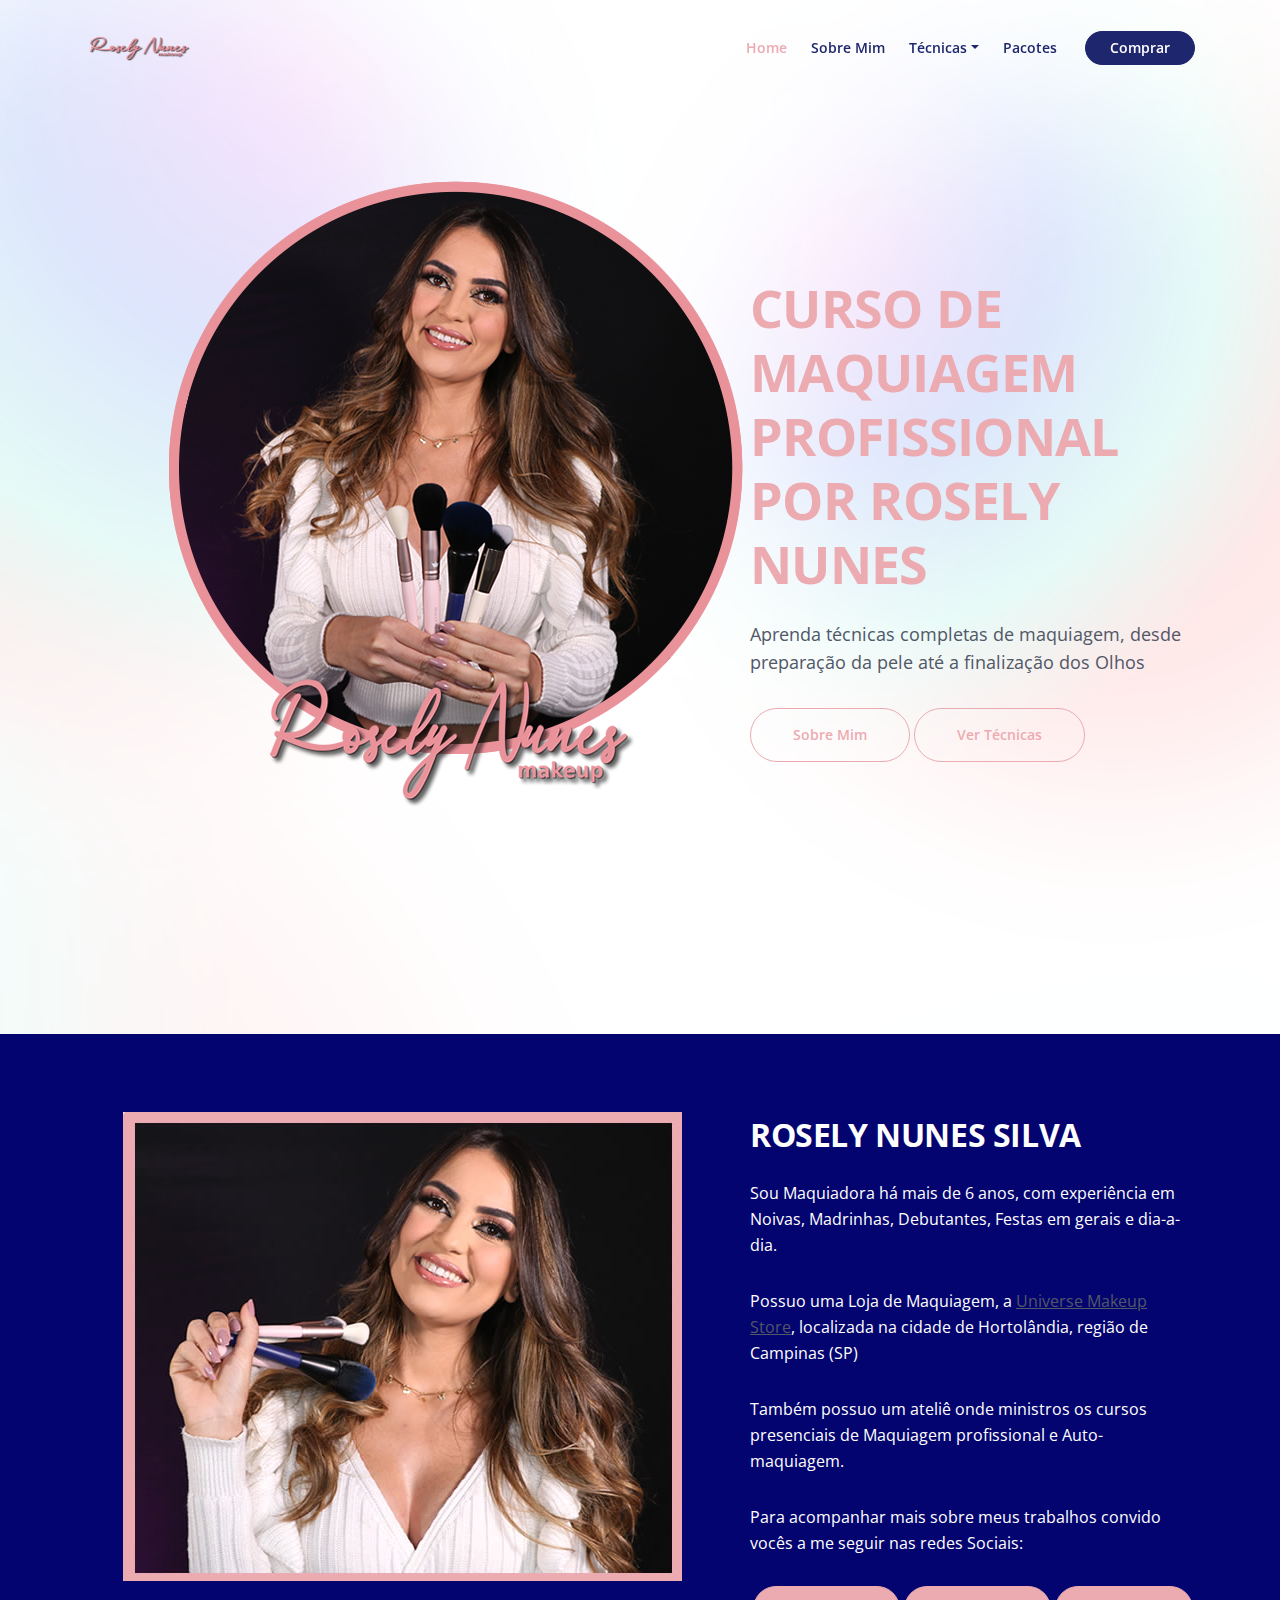
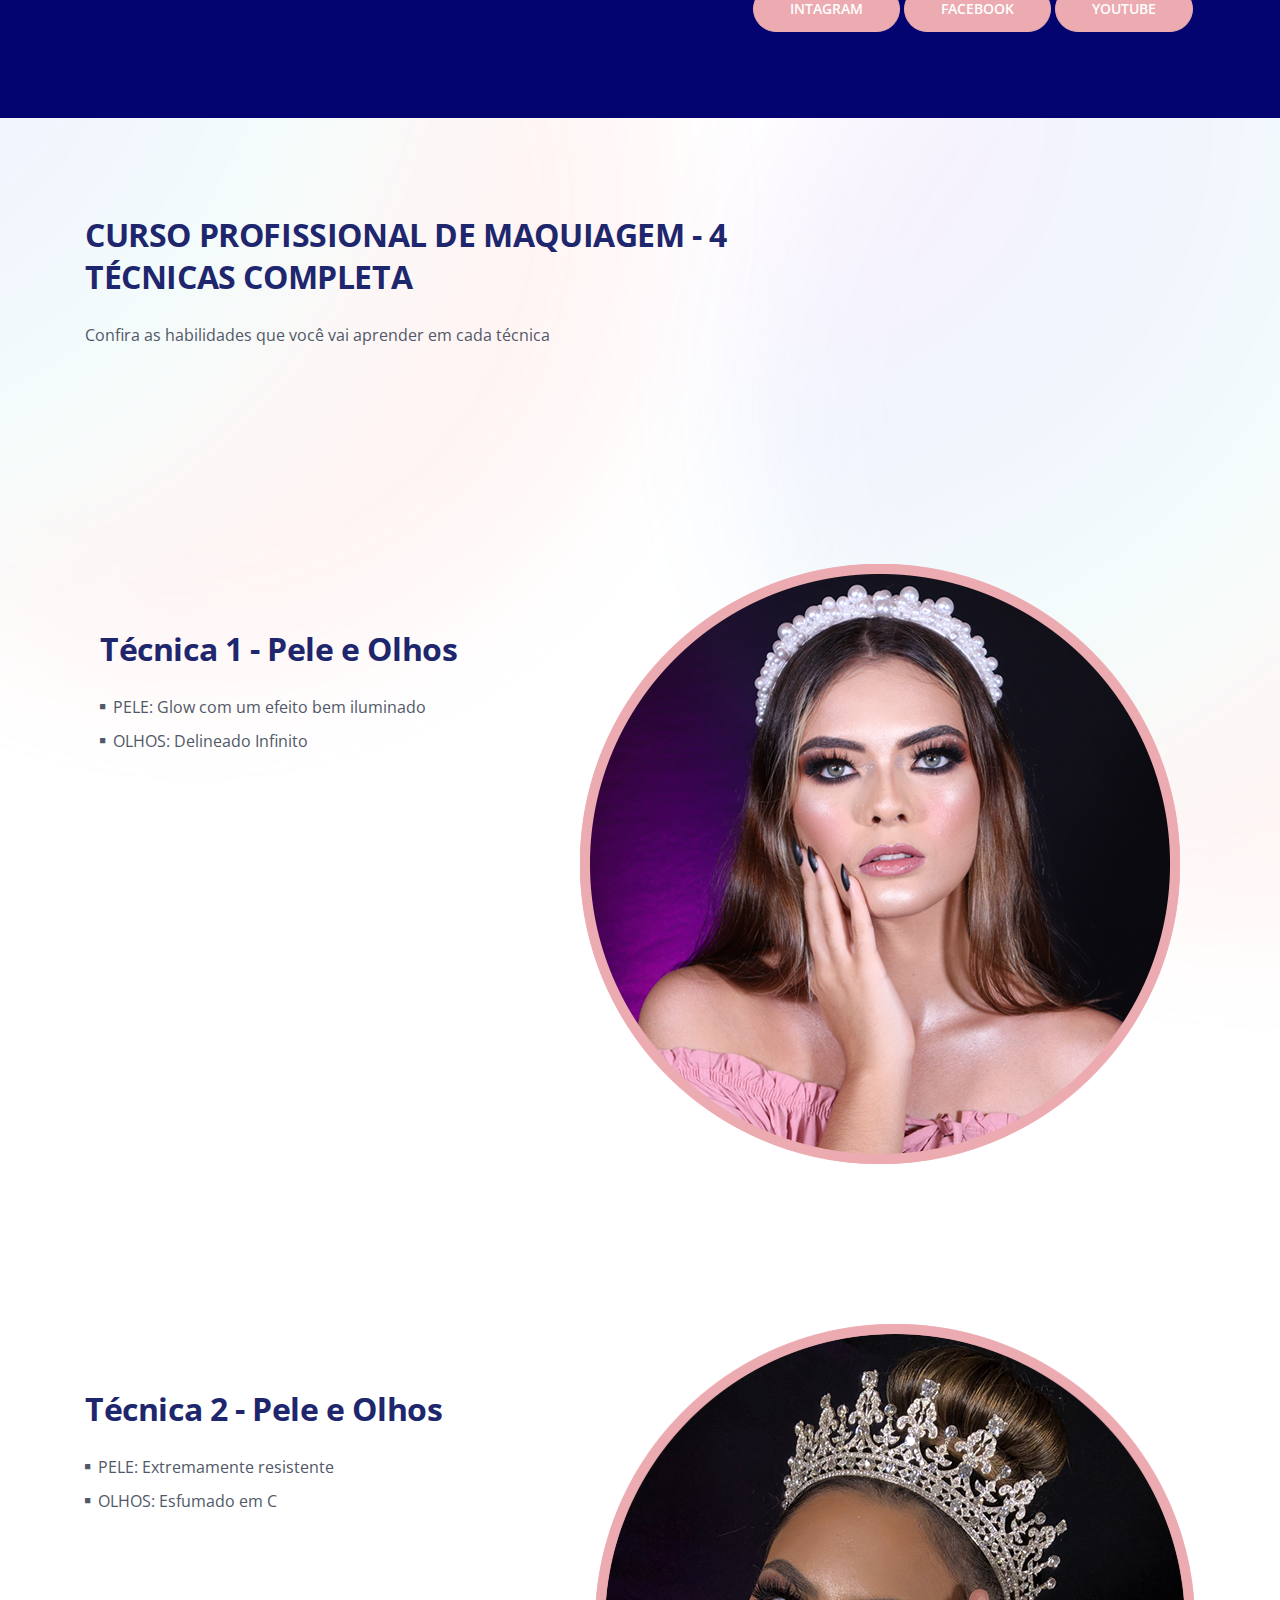
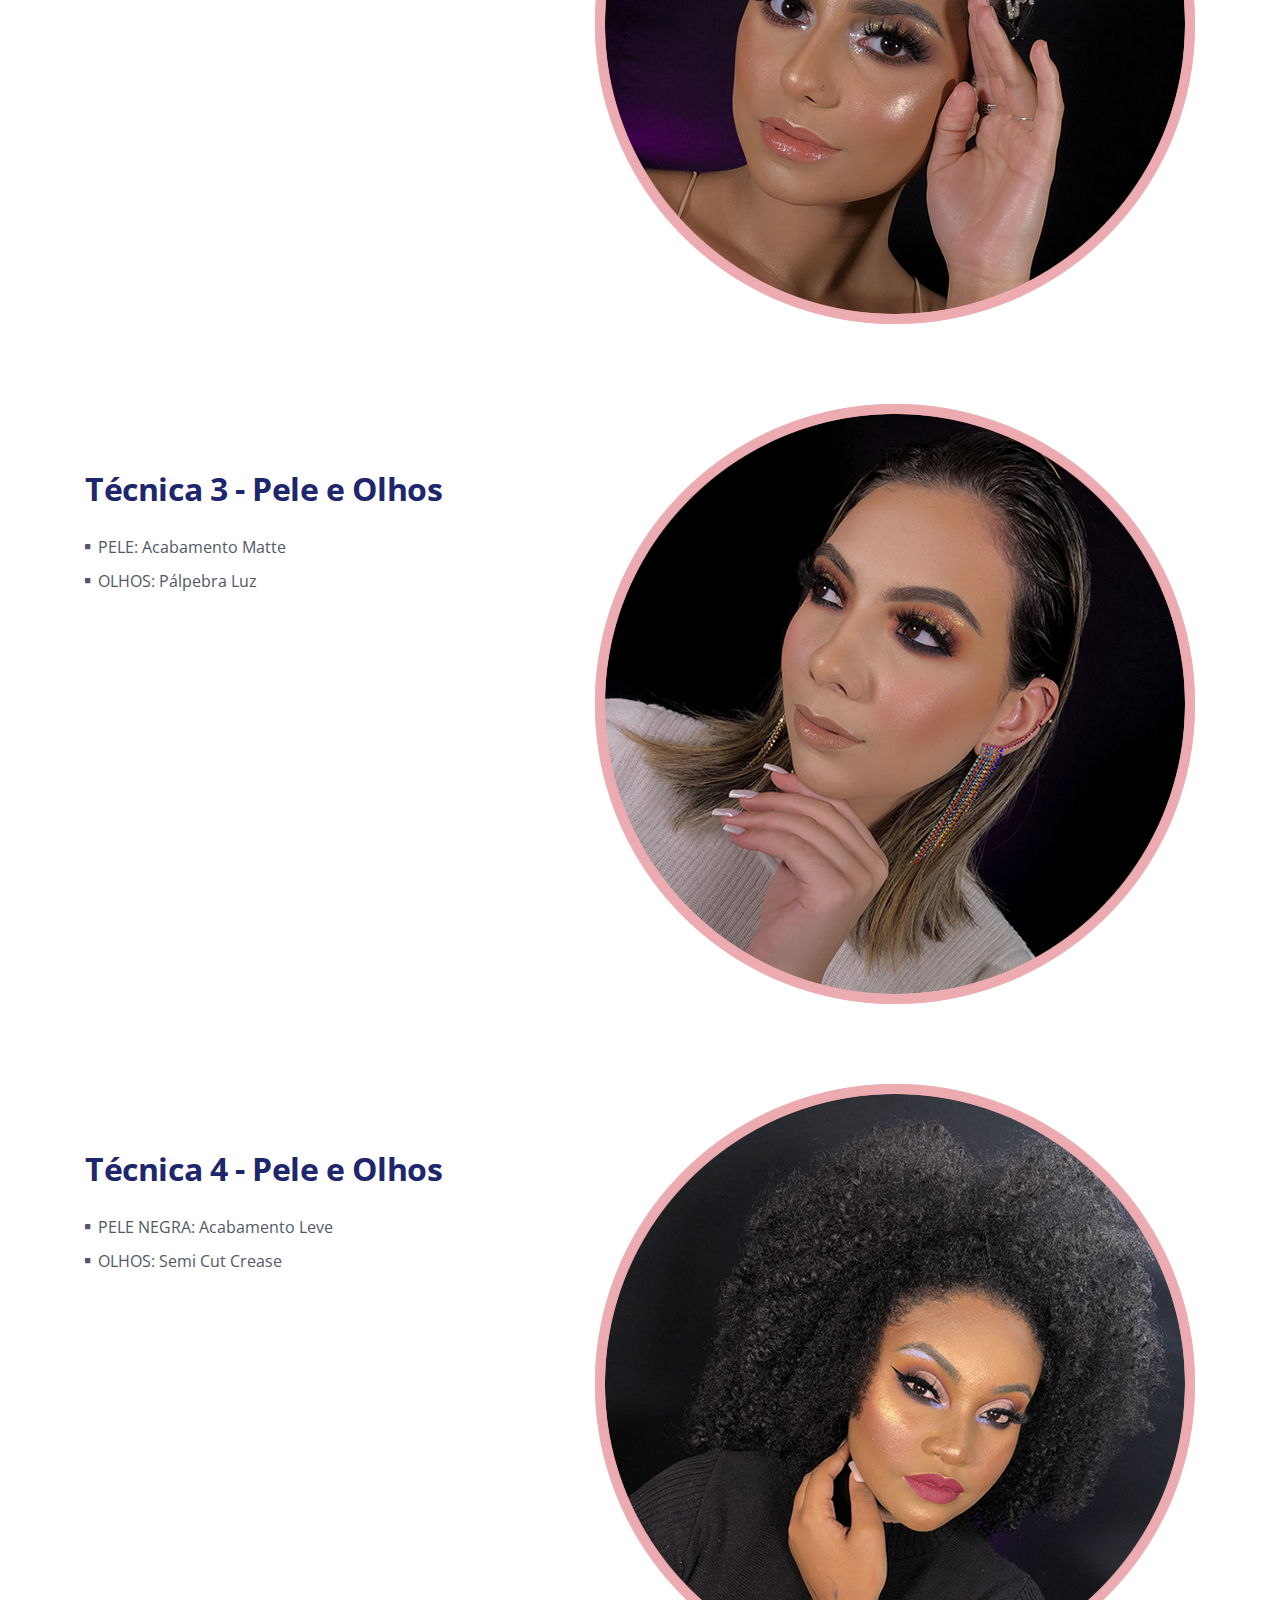
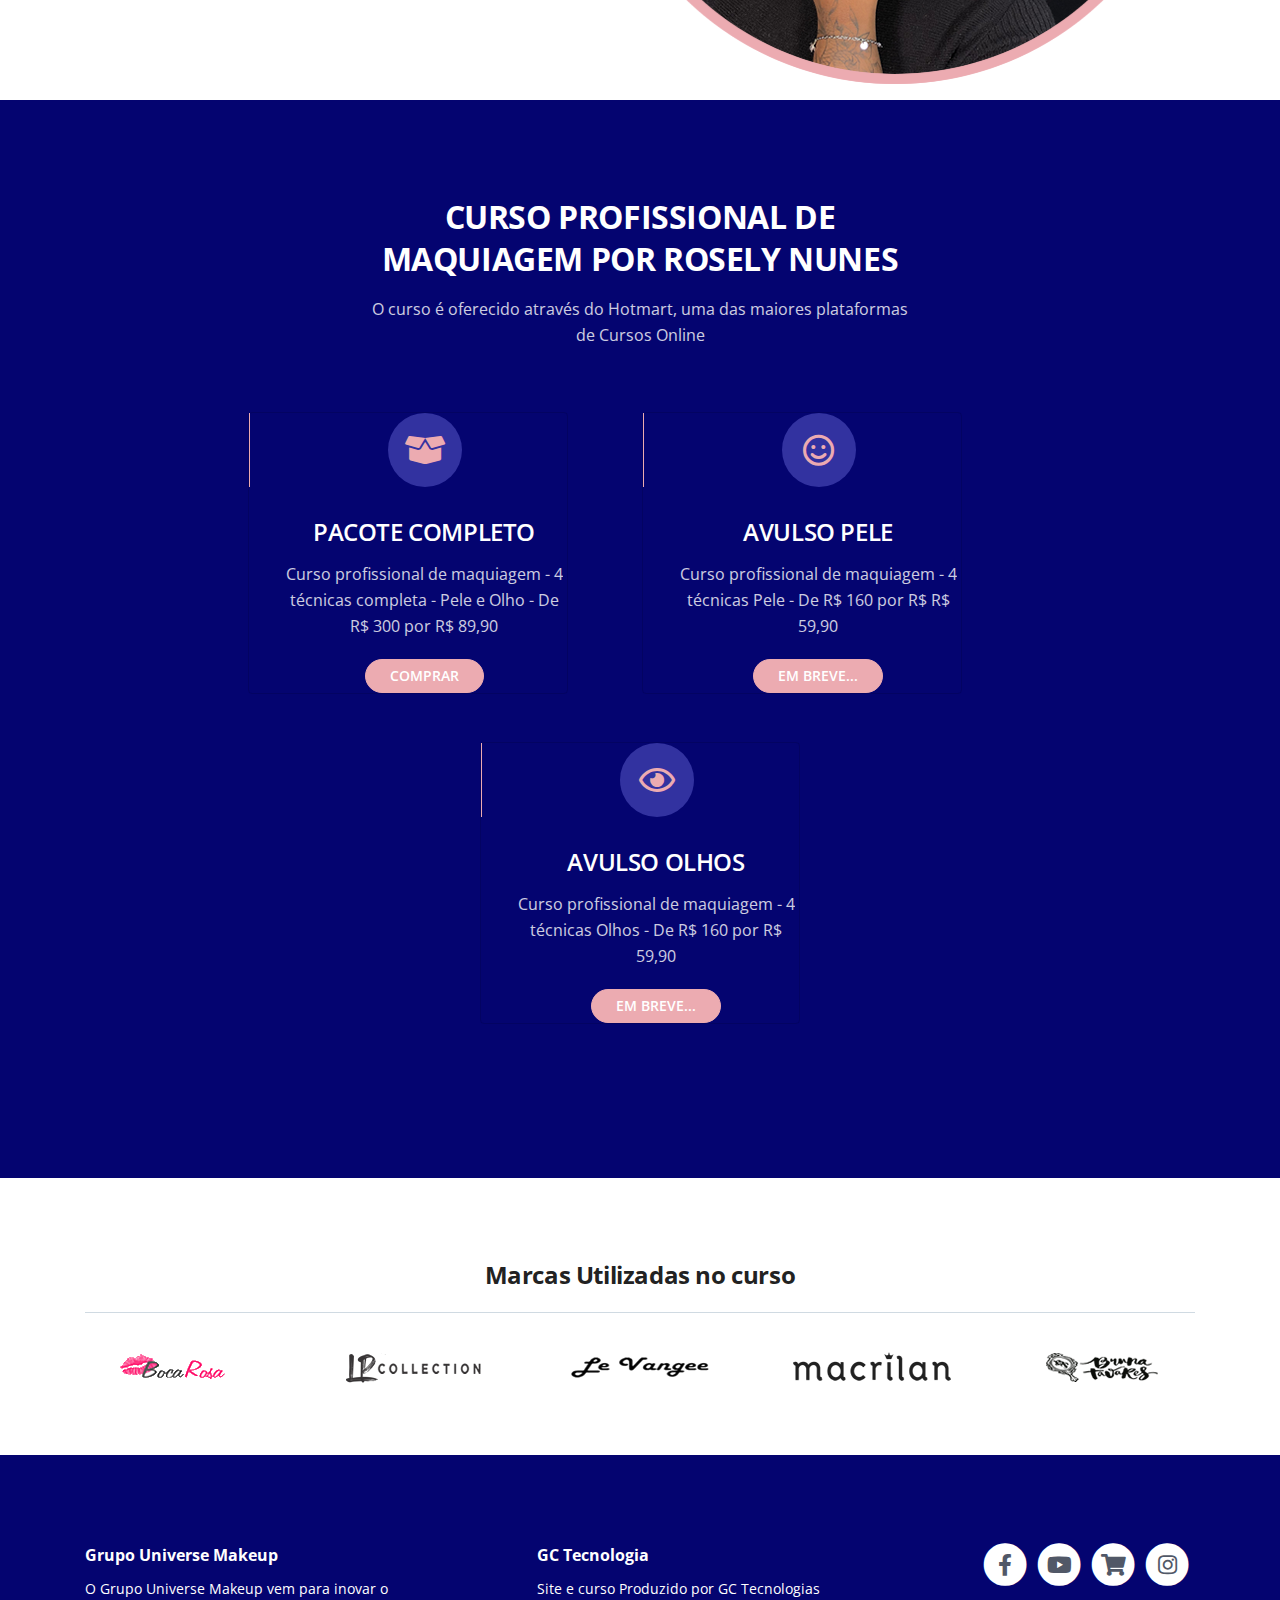
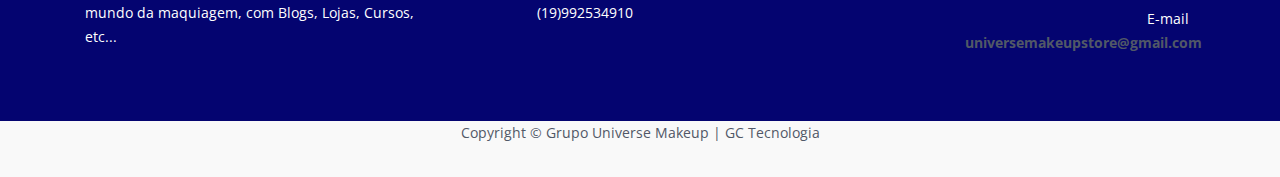
==== commit f62e4334: "Acerto imagens curso e pele negra leve" ====
--- a/index.html
+++ b/index.html
@@ -1,5 +1,5 @@
 <!DOCTYPE html>
-<html lang="en">
+<html lang="pt-BR">
 <head>
 
 	<!-- Global site tag (gtag.js) - Google Analytics -->
@@ -279,7 +279,7 @@
                         <ul class="list-unstyled li-space-lg">
                             <li class="media">
                                 <i class="fas fa-square"></i>
-                                <div class="media-body">PELE NEGRA: Acabamento Matte</div>
+                                <div class="media-body">PELE NEGRA: Acabamento Leve</div>
                             </li>
                             <li class="media">
                                 <i class="fas fa-square"></i>
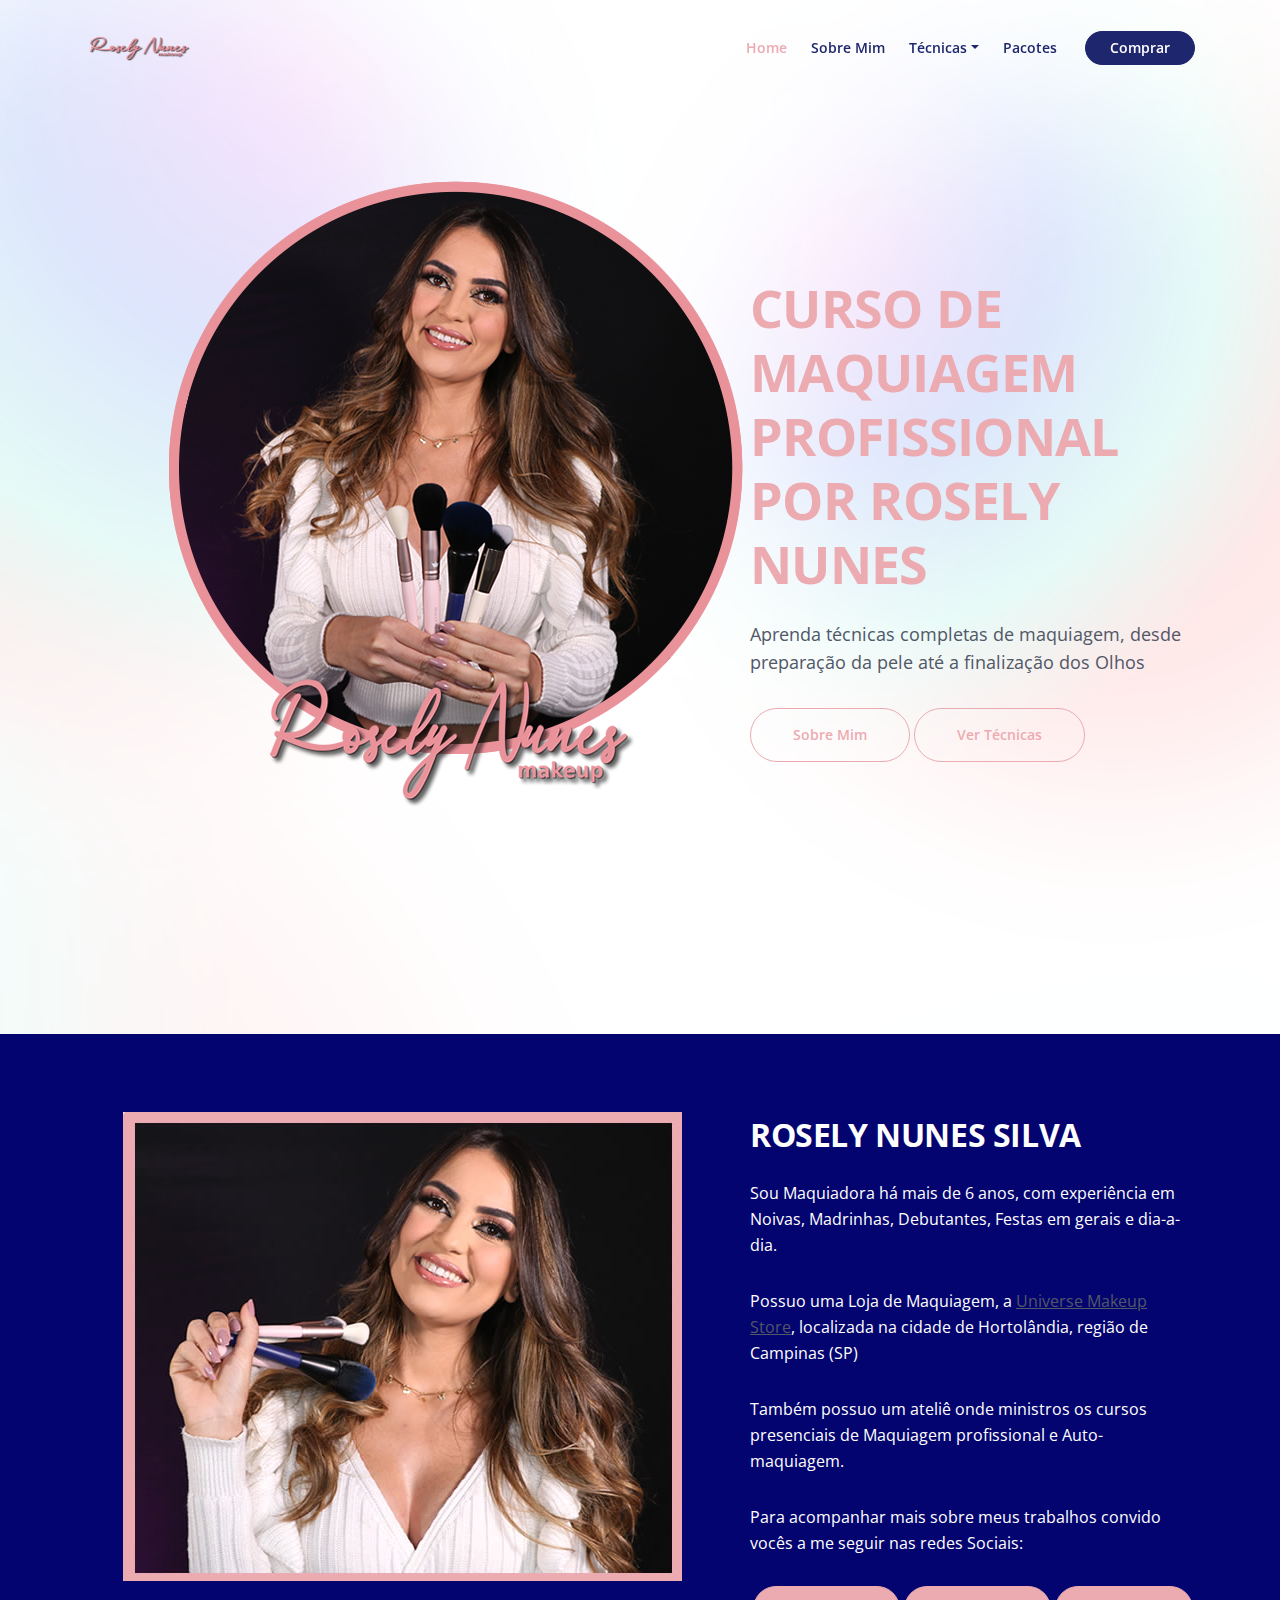
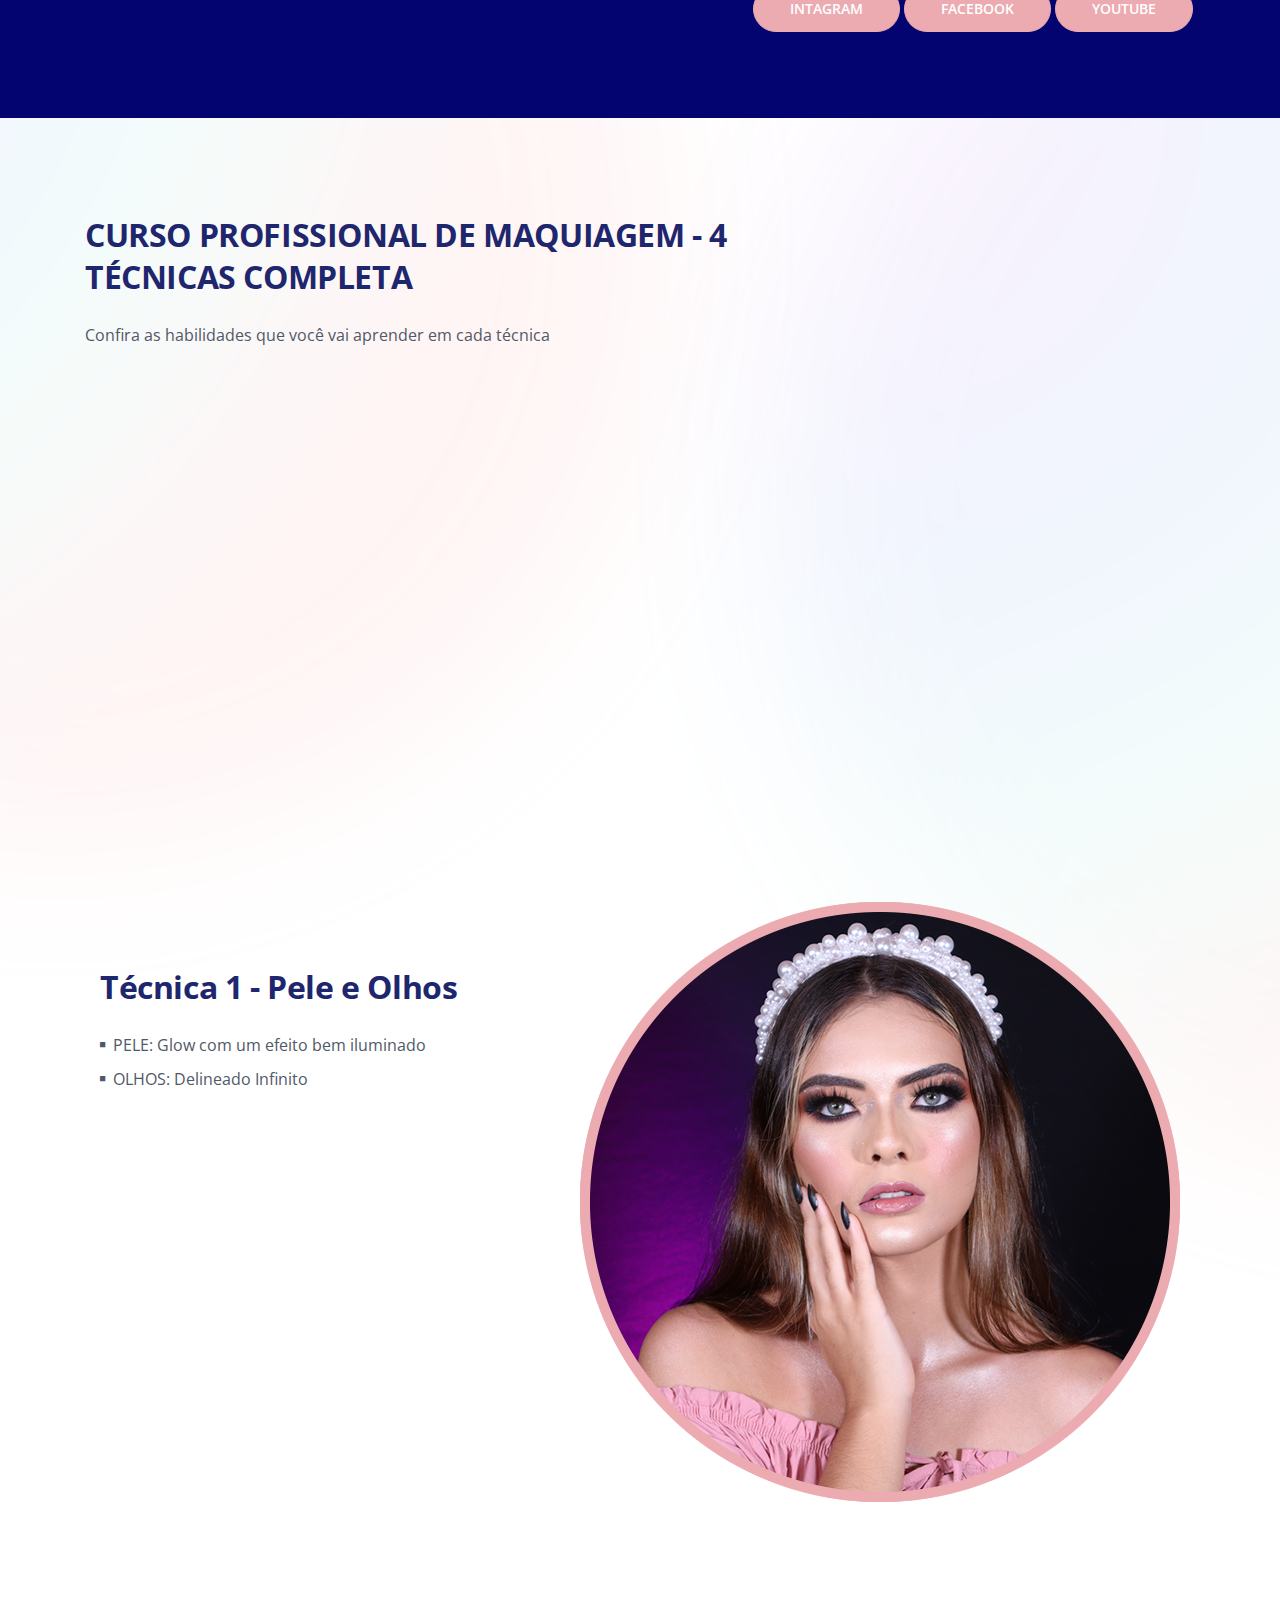
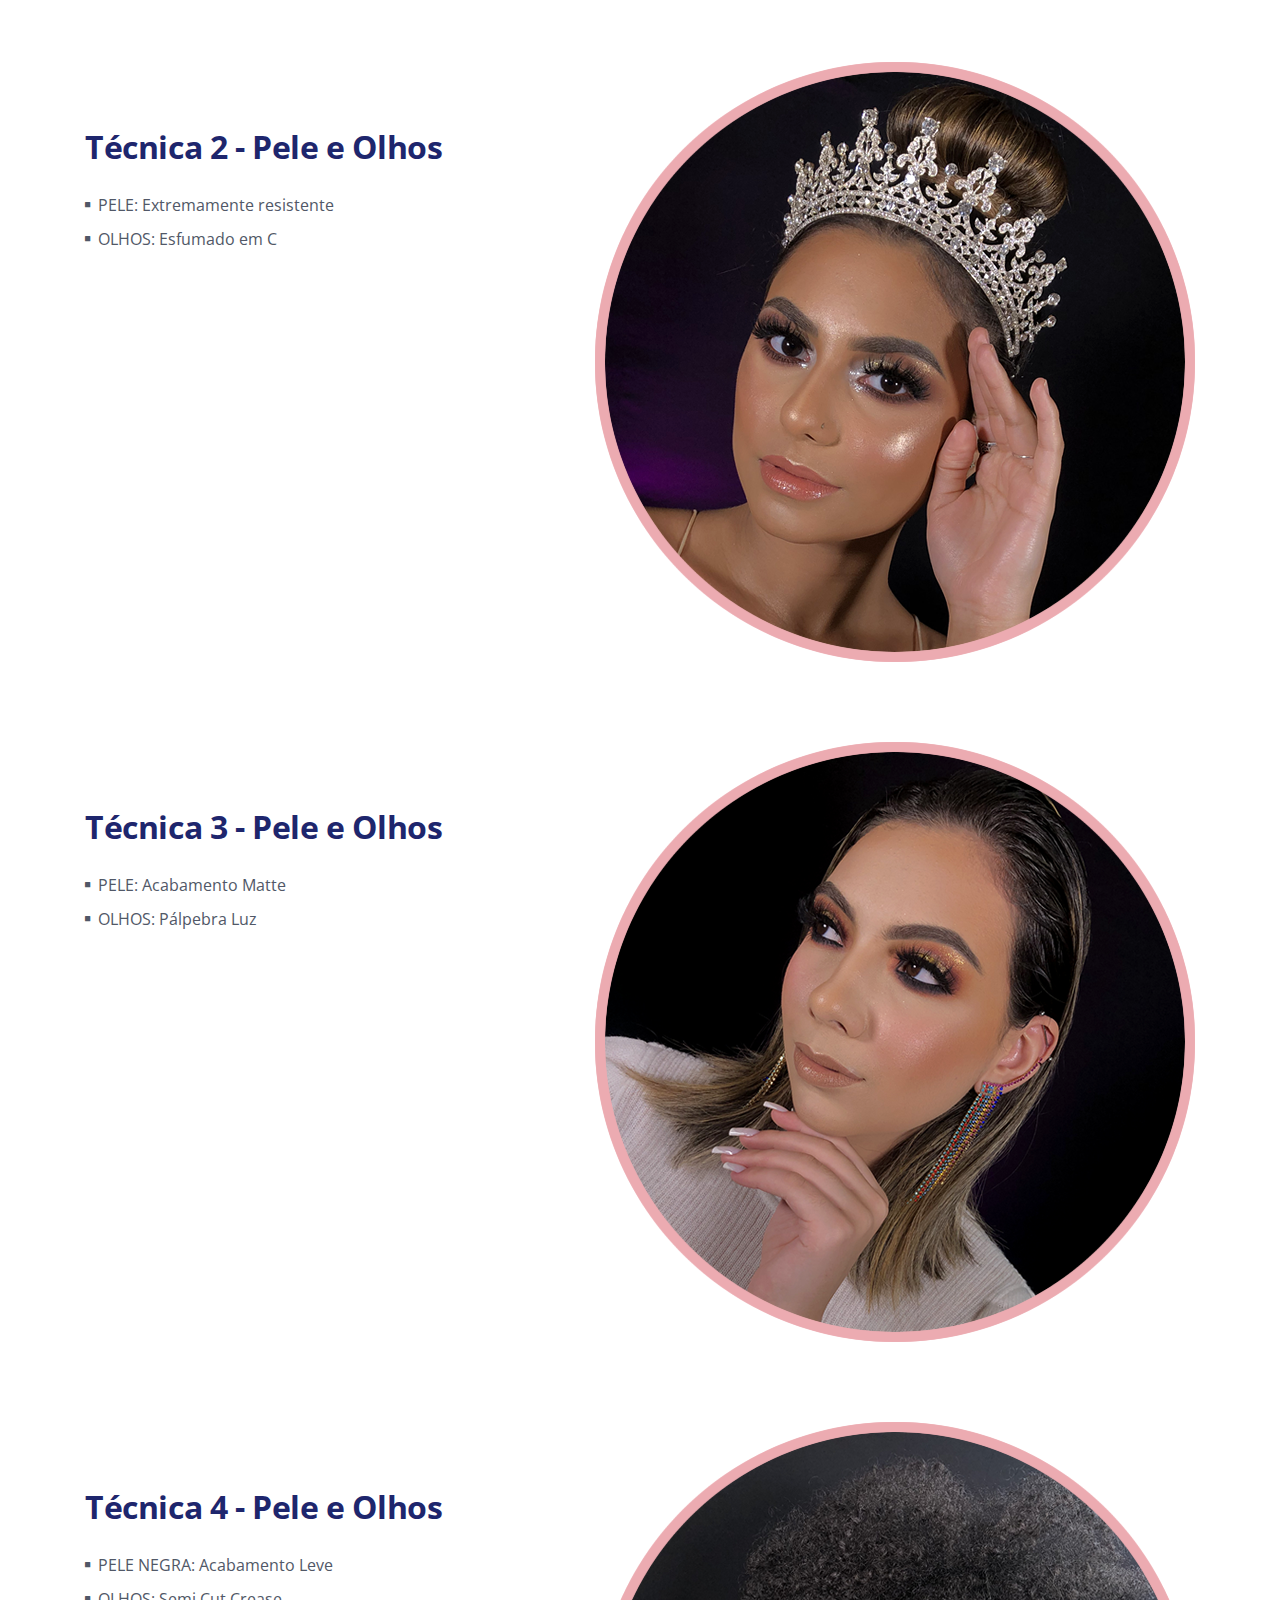
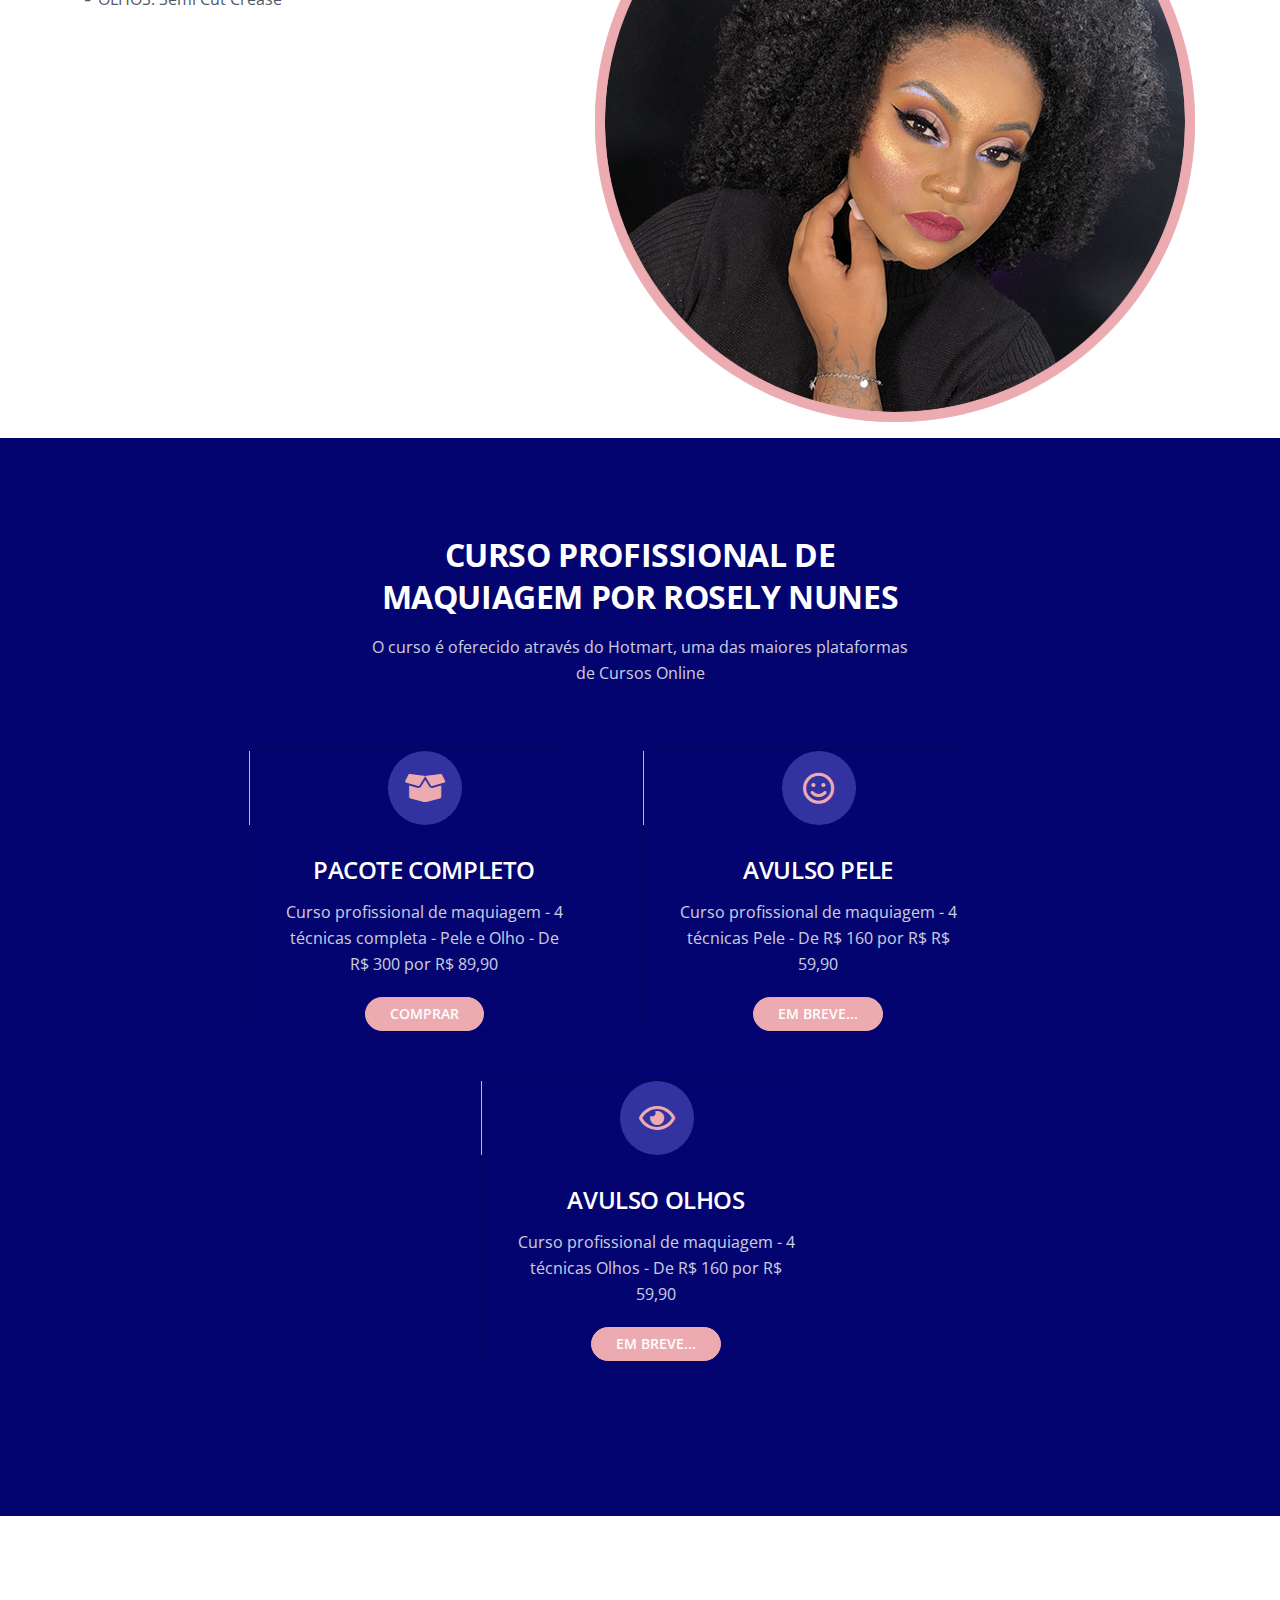
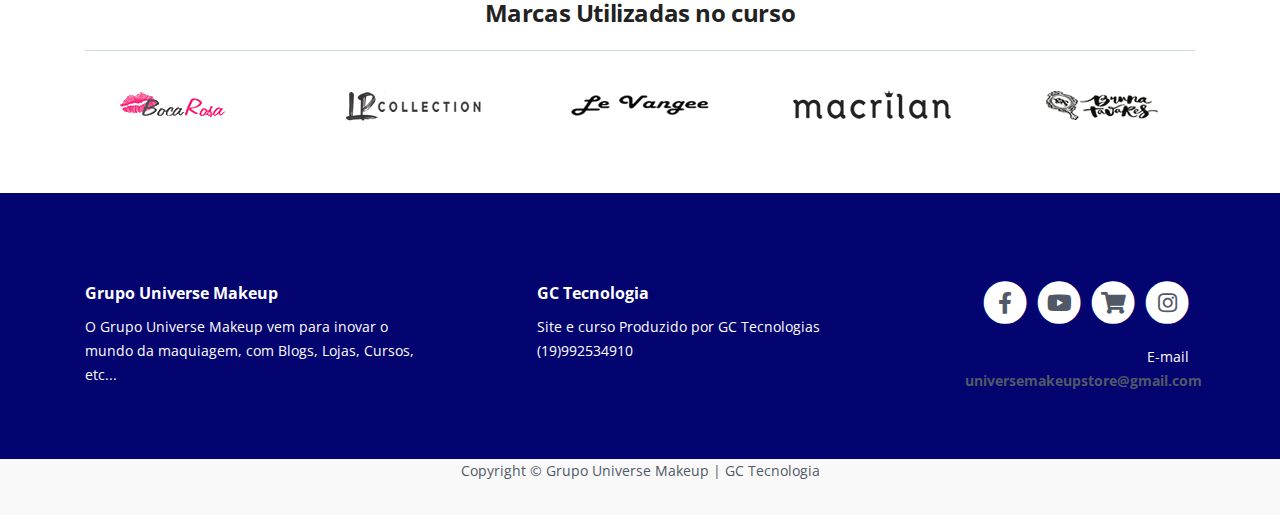
==== commit ae69fef3: "Video youtube" ====
--- a/index.html
+++ b/index.html
@@ -170,6 +170,7 @@
                     <div class="intro">
                         <h2>CURSO PROFISSIONAL DE MAQUIAGEM - 4 TÉCNICAS COMPLETA</h2>
                         <p>Confira as habilidades que você vai aprender em cada técnica </p>
+						<p><center><iframe width="560" height="315" src="https://www.youtube.com/embed/e4iuoUrkGDk" title="YouTube video player" frameborder="0" allow="accelerometer; autoplay; clipboard-write; encrypted-media; gyroscope; picture-in-picture" allowfullscreen></iframe></center></p>
                     </div> <!-- end of intro -->
                 </div> <!-- end of col -->
             </div> <!-- end of row -->
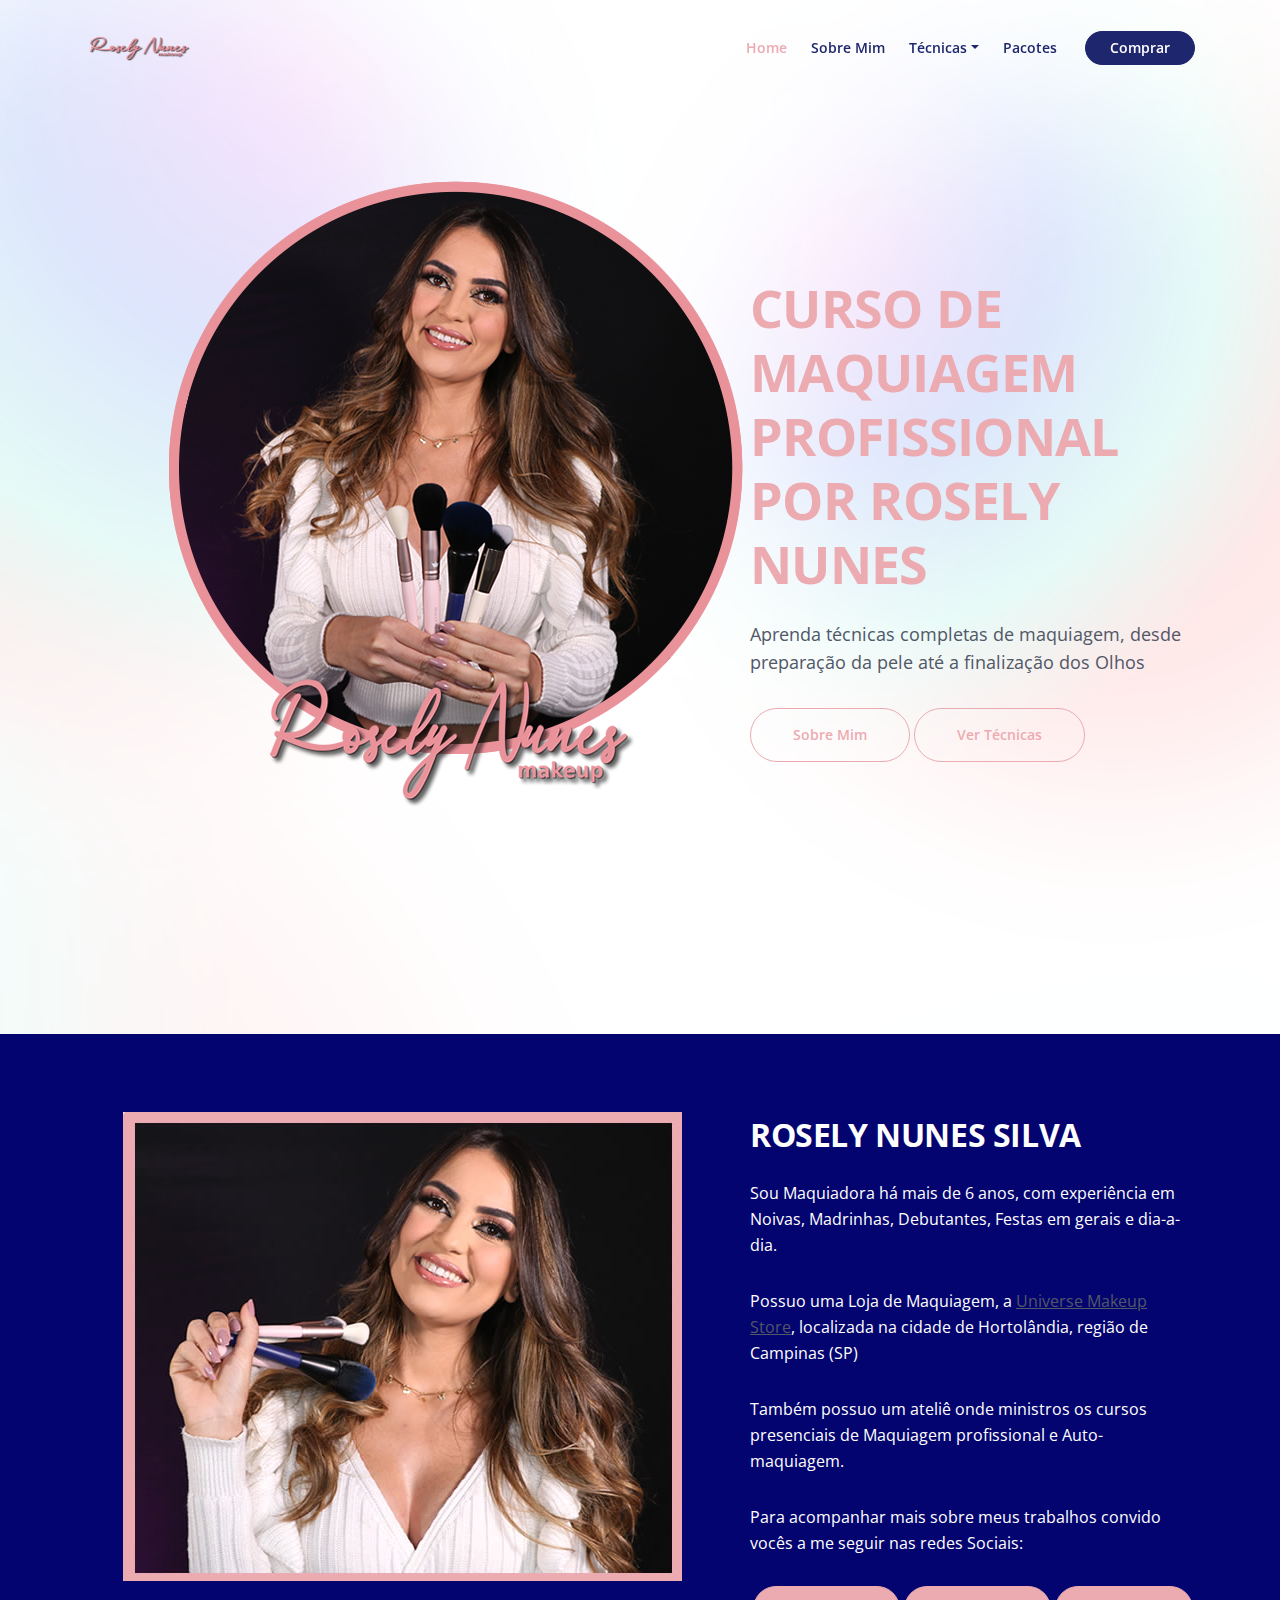
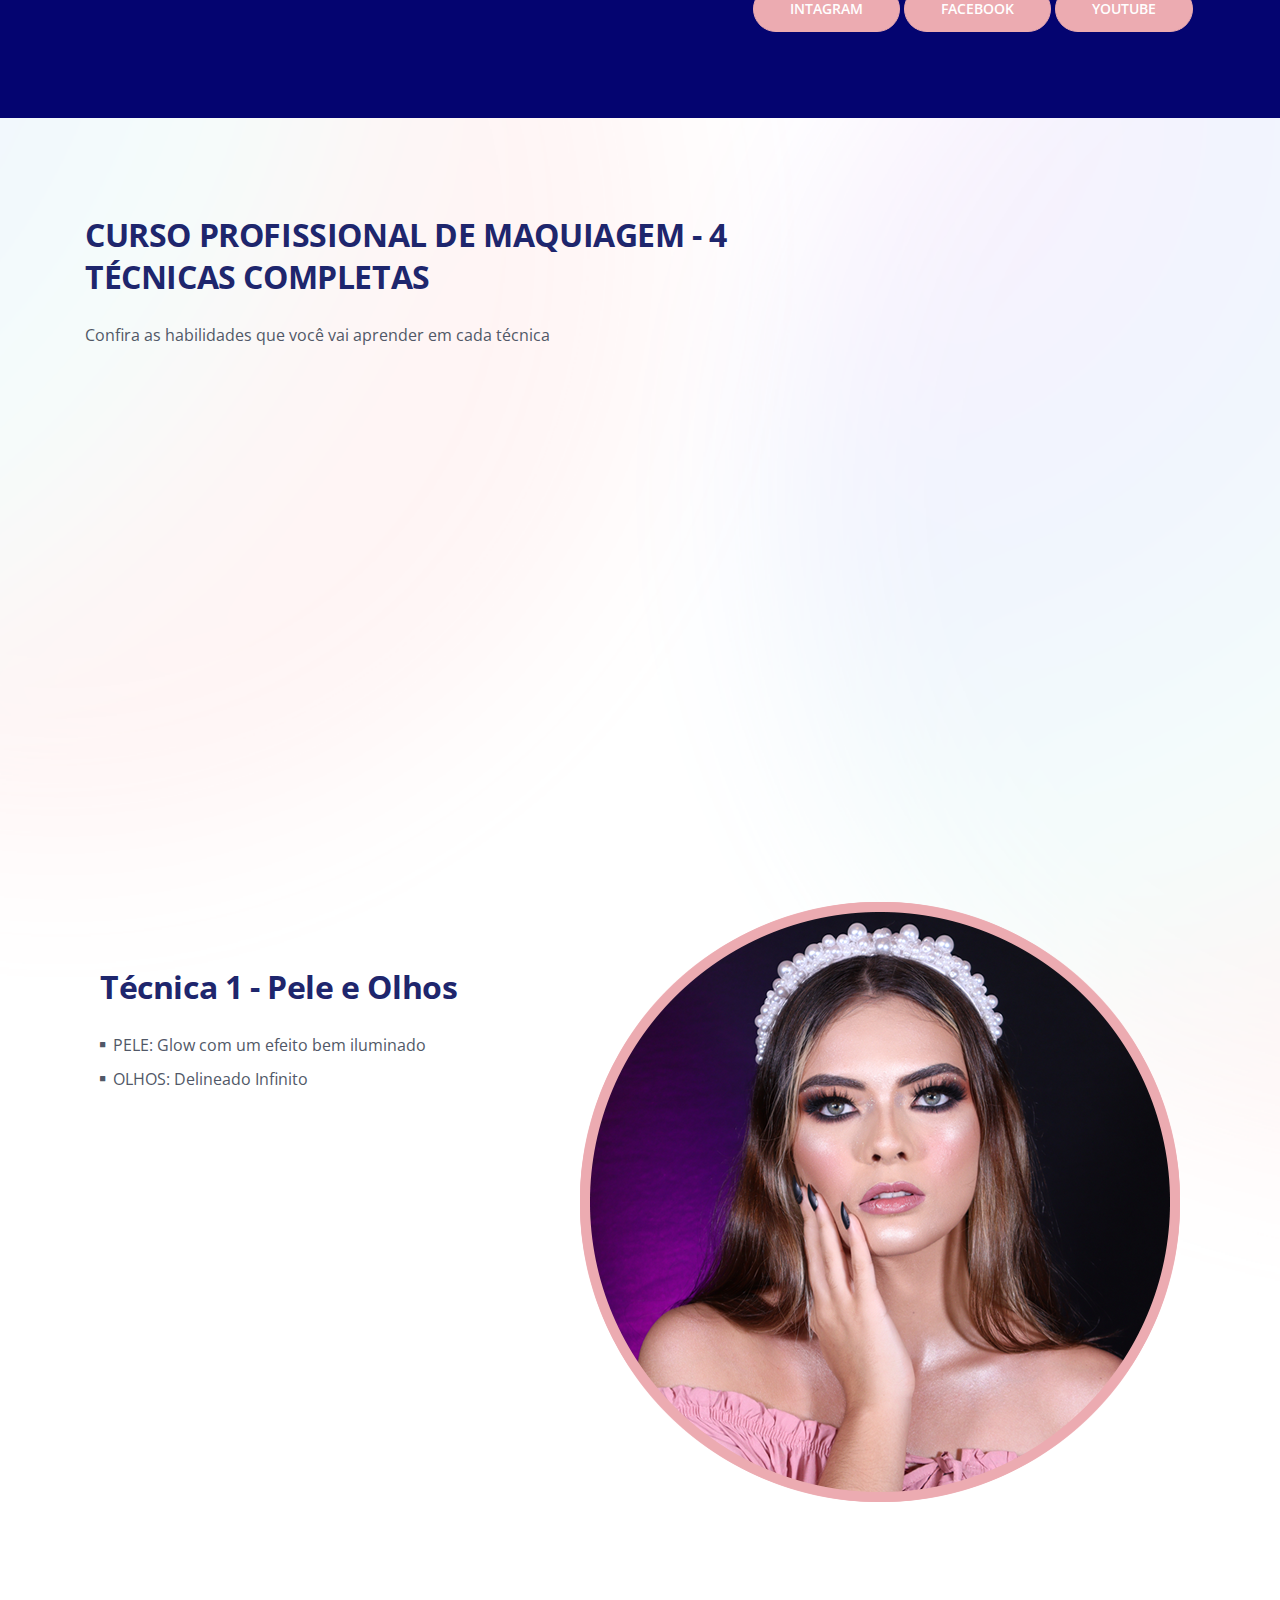
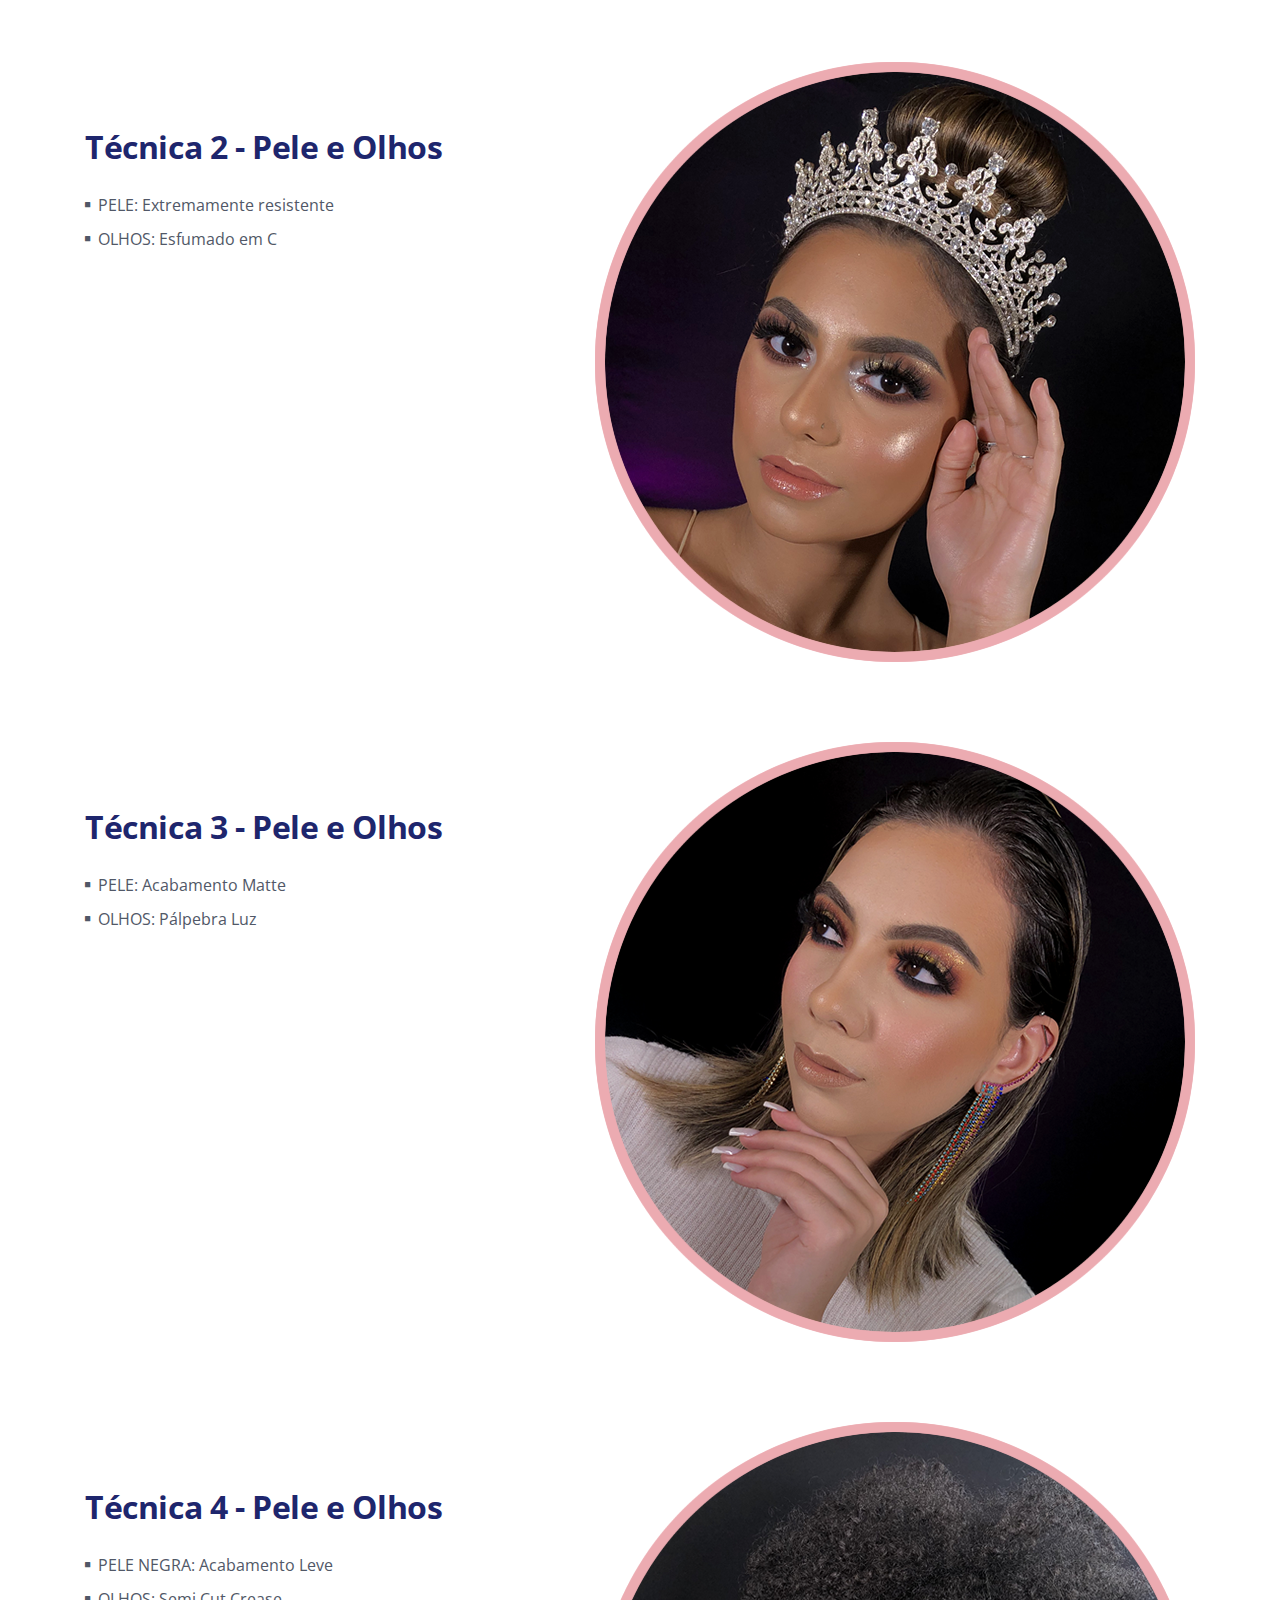
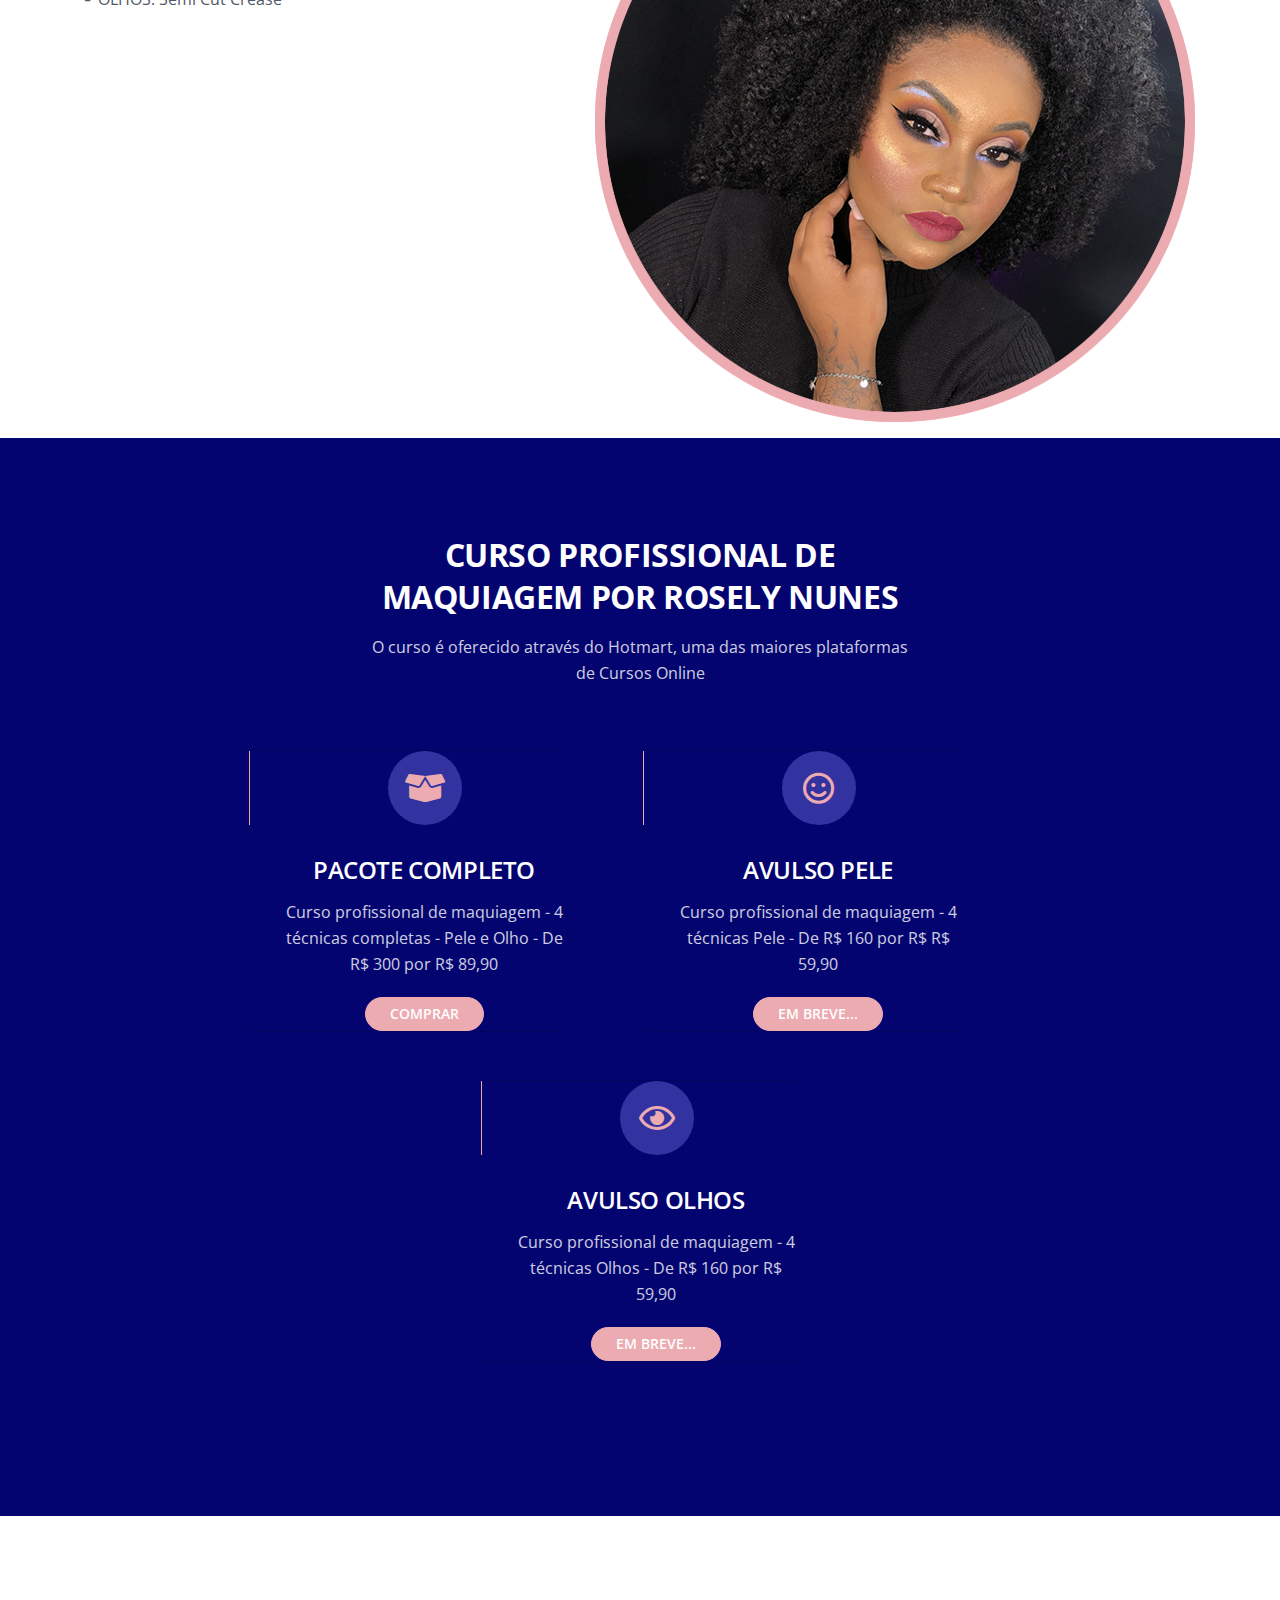
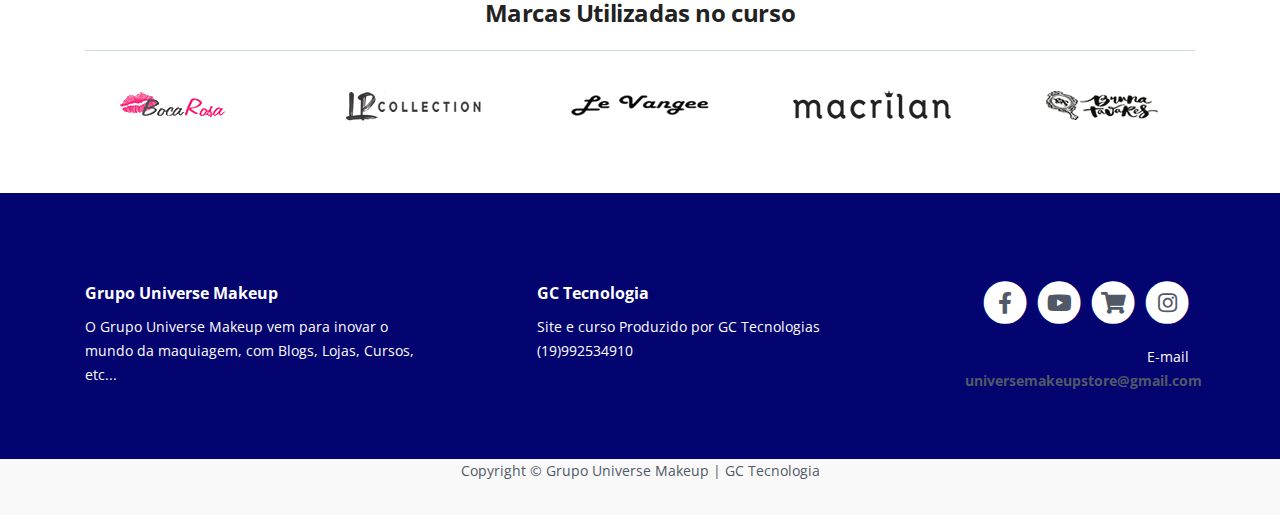
==== commit 72c9b3cf: "Link hotmart" ====
--- a/index.html
+++ b/index.html
@@ -109,7 +109,7 @@
  
                 </ul>
                 <span class="nav-item">
-                    <a class="btn-solid-sm page-scroll" href="https://pay.hotmart.com/D59265085H" target=_blank>Comprar</a>
+                    <a class="btn-solid-sm page-scroll" href="https://www.hotmart.com/product/curso-profissional-de-maquiagem-4-tecnicas-completa/D59265085H" target=_blank>Comprar</a>
                 </span>
             </div> <!-- end of navbar-collapse -->
         </div> <!-- end of container -->
@@ -168,7 +168,7 @@
             <div class="row">
                 <div class="col-lg-9">
                     <div class="intro">
-                        <h2>CURSO PROFISSIONAL DE MAQUIAGEM - 4 TÉCNICAS COMPLETA</h2>
+                        <h2>CURSO PROFISSIONAL DE MAQUIAGEM - 4 TÉCNICAS COMPLETAS</h2>
                         <p>Confira as habilidades que você vai aprender em cada técnica </p>
 						<p><center><iframe width="560" height="315" src="https://www.youtube.com/embed/e4iuoUrkGDk" title="YouTube video player" frameborder="0" allow="accelerometer; autoplay; clipboard-write; encrypted-media; gyroscope; picture-in-picture" allowfullscreen></iframe></center></p>
                     </div> <!-- end of intro -->
@@ -321,8 +321,8 @@
                         </div>
                         <div class="card-body">
                             <h4 class="card-title">PACOTE COMPLETO</h4>
-                            <p>Curso profissional de maquiagem - 4 técnicas completa - Pele e Olho - De R$ 300 por R$ 89,90</p>
-                            <a class="btn-solid-sm page-scroll" href="https://pay.hotmart.com/D59265085H" target=_blank>COMPRAR</a>
+                            <p>Curso profissional de maquiagem - 4 técnicas completas - Pele e Olho - De R$ 300 por R$ 89,90</p>
+                            <a class="btn-solid-sm page-scroll" href="https://www.hotmart.com/product/curso-profissional-de-maquiagem-4-tecnicas-completa/D59265085H" target=_blank>COMPRAR</a>
                         </div>
                     </div>
                     <!-- end of card -->
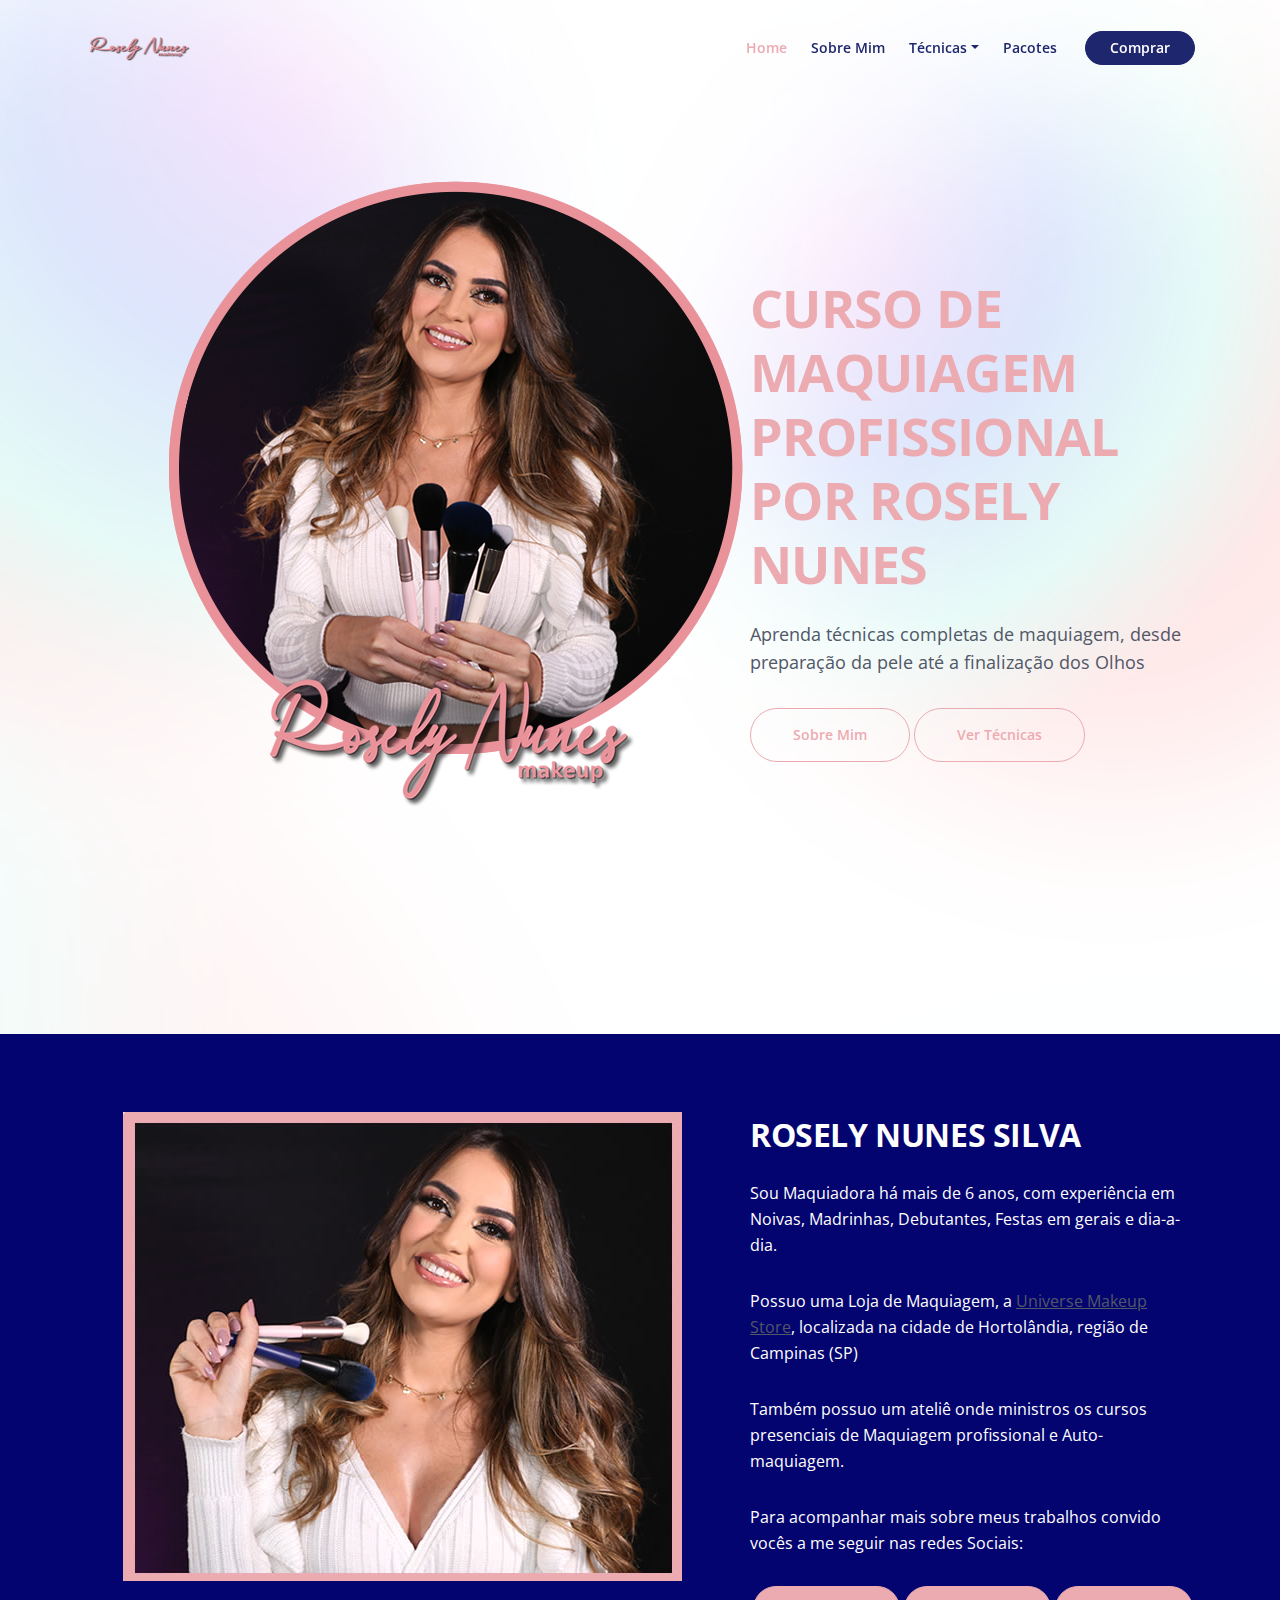
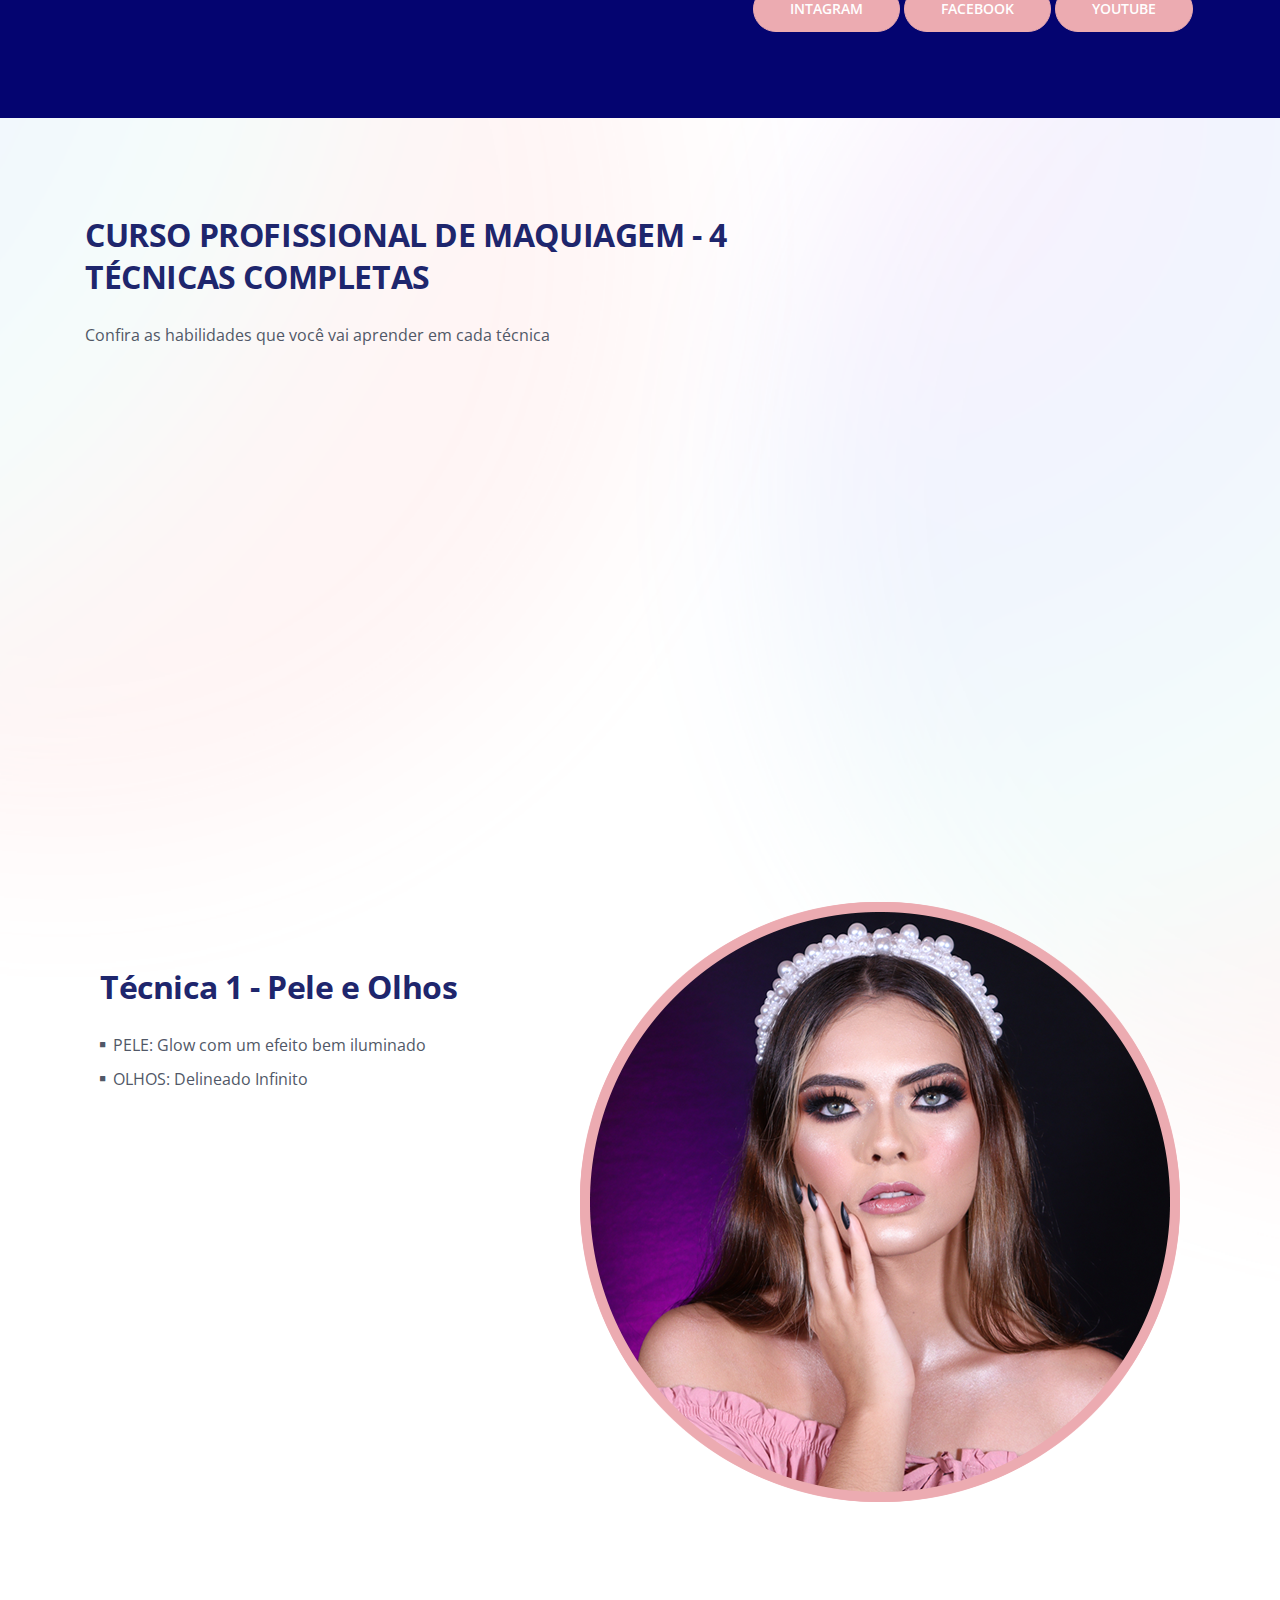
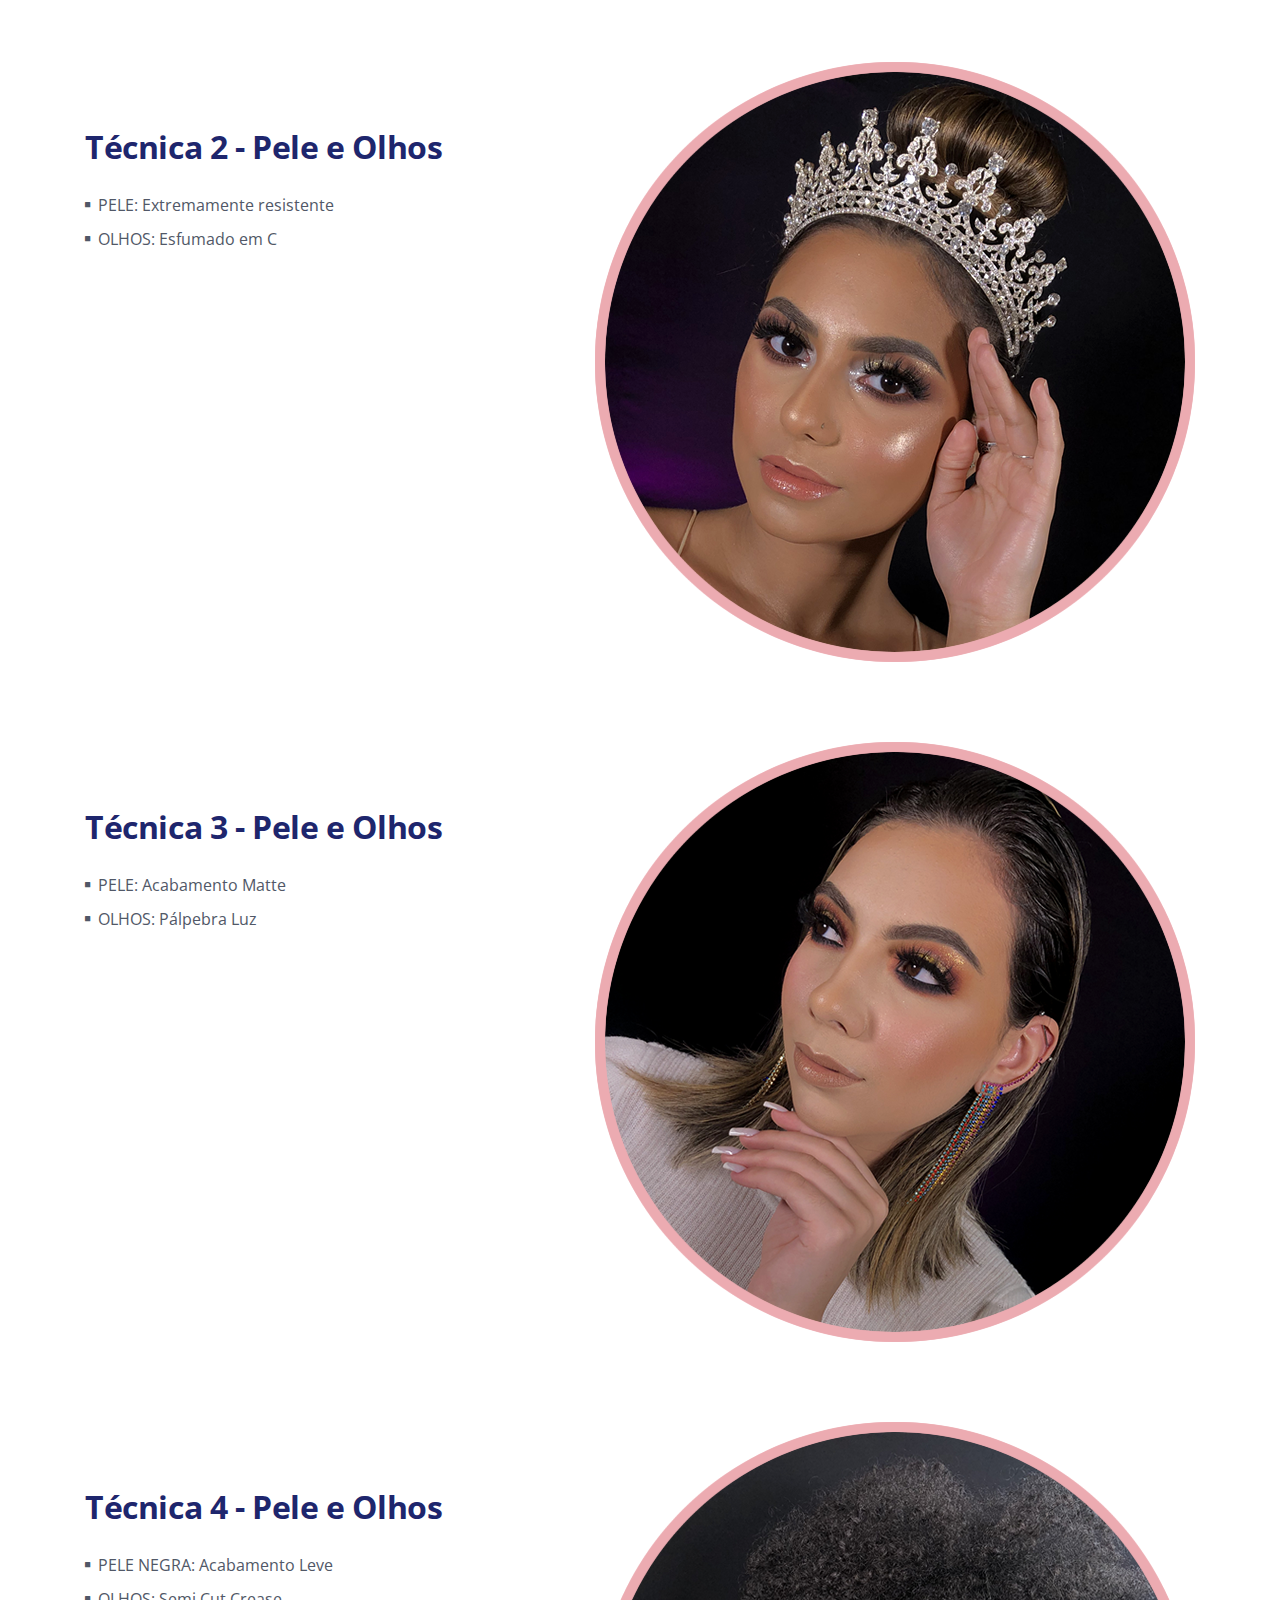
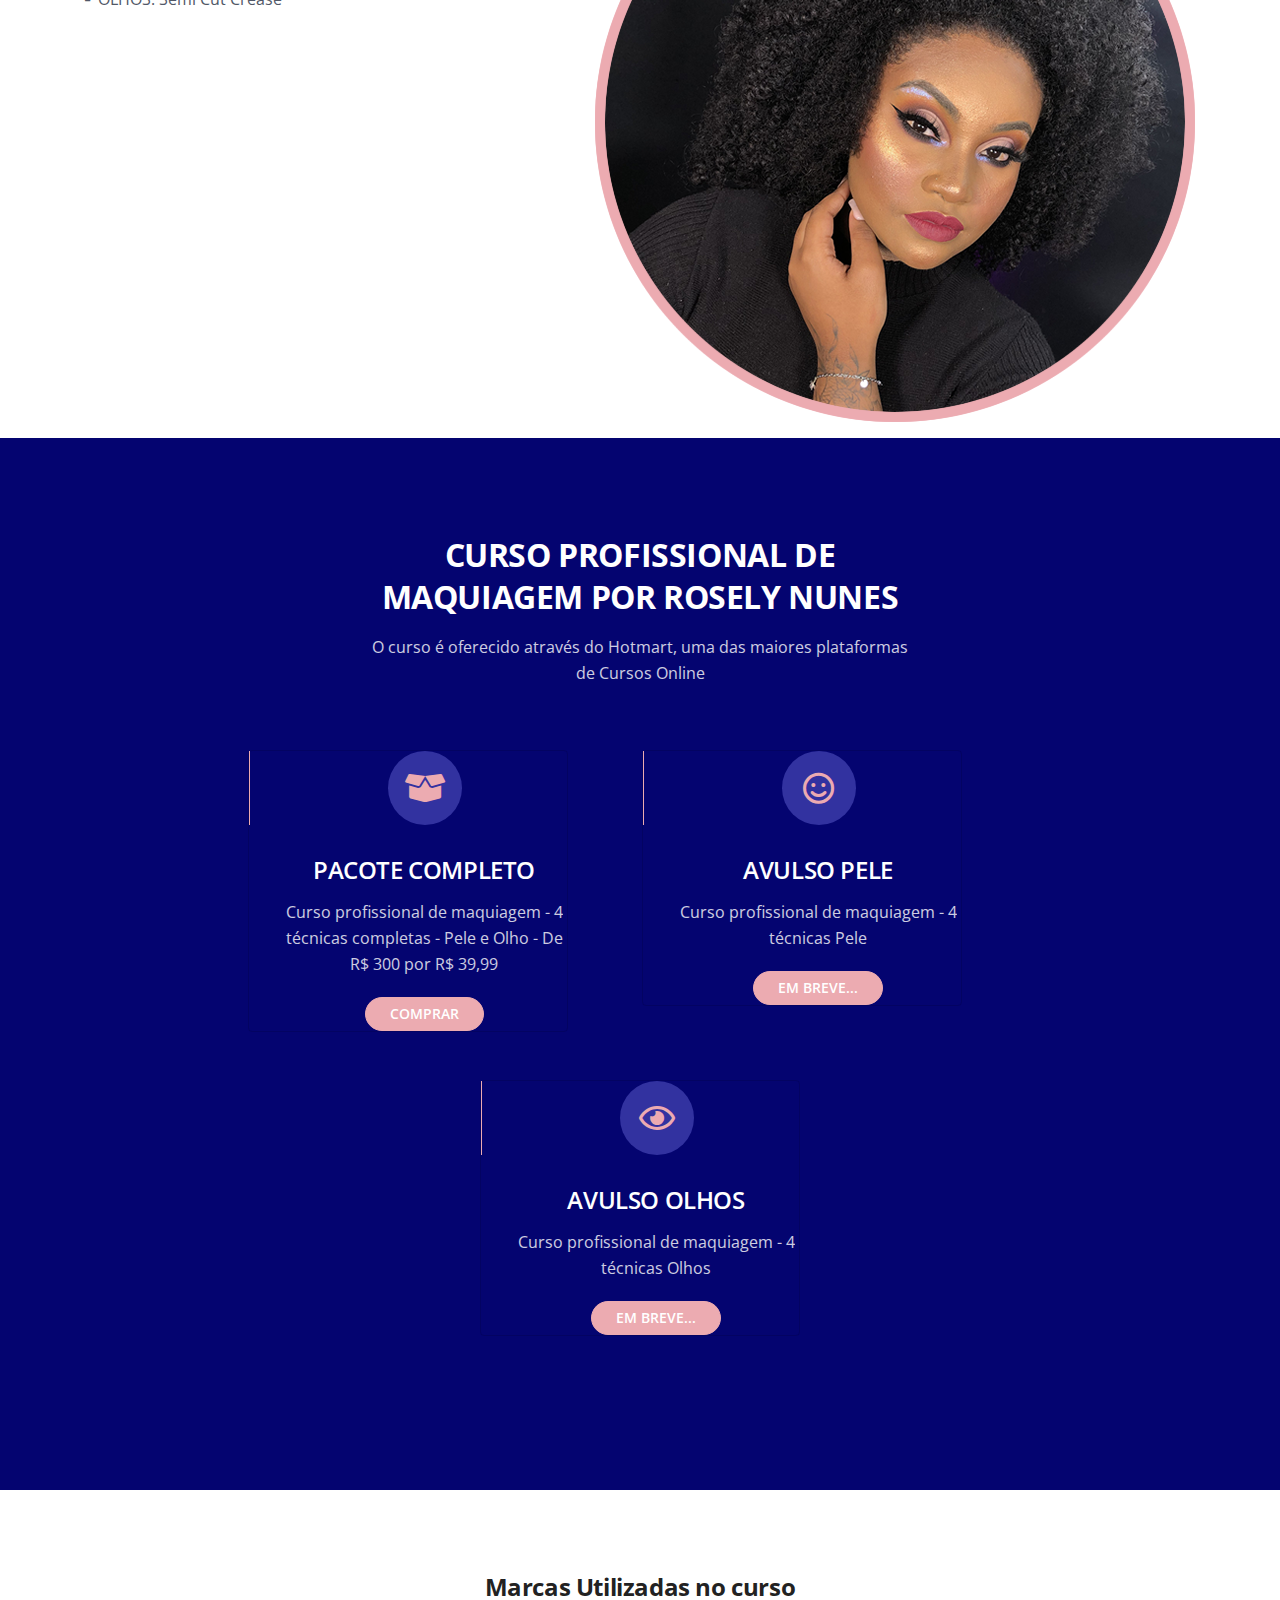
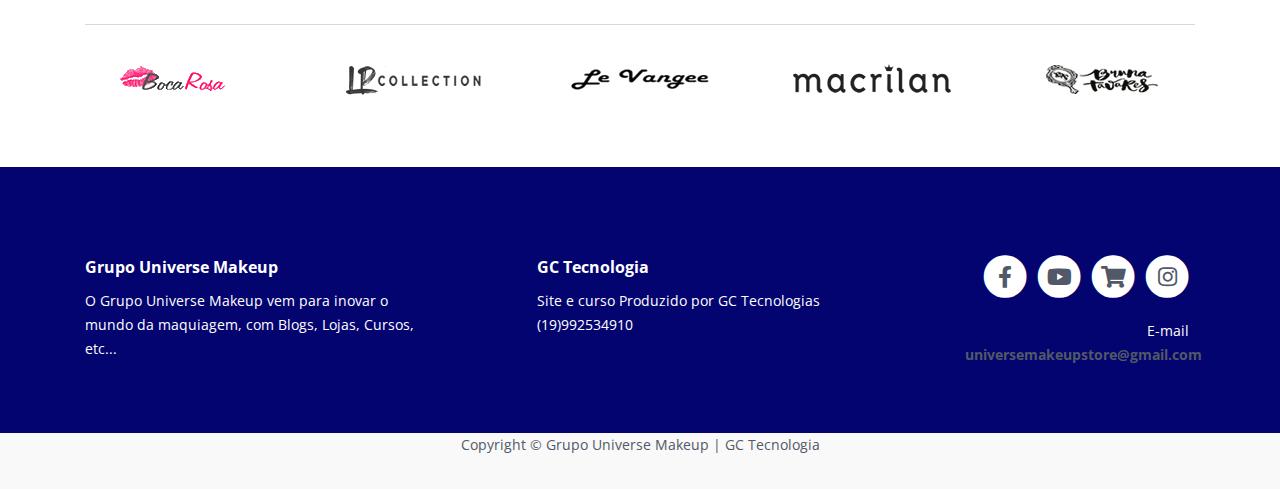
==== commit 4c0daab6: "novo preço" ====
--- a/index.html
+++ b/index.html
@@ -321,7 +321,7 @@
                         </div>
                         <div class="card-body">
                             <h4 class="card-title">PACOTE COMPLETO</h4>
-                            <p>Curso profissional de maquiagem - 4 técnicas completas - Pele e Olho - De R$ 300 por R$ 89,90</p>
+                            <p>Curso profissional de maquiagem - 4 técnicas completas - Pele e Olho - De R$ 300 por R$ 39,99</p>
                             <a class="btn-solid-sm page-scroll" href="https://www.hotmart.com/product/curso-profissional-de-maquiagem-4-tecnicas-completa/D59265085H" target=_blank>COMPRAR</a>
                         </div>
                     </div>
@@ -335,7 +335,7 @@
                         </div>
                         <div class="card-body">
                             <h4 class="card-title">AVULSO PELE</h4>
-                            <p>Curso profissional de maquiagem - 4 técnicas Pele - De R$ 160 por R$ R$ 59,90</p>
+                            <p>Curso profissional de maquiagem - 4 técnicas Pele</p>
                             <a class="btn-solid-sm page-scroll" href="#" target=_blank>EM BREVE...</a>
                         </div>
                     </div>
@@ -350,7 +350,7 @@
                         </div>
                         <div class="card-body">
                             <h4 class="card-title">AVULSO OLHOS</h4>
-                            <p>Curso profissional de maquiagem - 4 técnicas Olhos - De R$ 160 por R$ 59,90</p>
+                            <p>Curso profissional de maquiagem - 4 técnicas Olhos</p>
                             <a class="btn-solid-sm page-scroll" href="#" target=_blank>EM BREVE...</a>
                         </div>
                     </div>
@@ -479,5 +479,17 @@
     <script src="js/jquery.magnific-popup.js"></script> <!-- Magnific Popup for lightboxes -->
     <script src="js/swiper.min.js"></script> <!-- Swiper for image and text sliders -->
     <script src="js/scripts.js"></script> <!-- Custom scripts -->
+	
+	
+	<!-- Hotmart -->
+		<script id="hotmart_launcher_script">
+			(function(l,a,u,n,c,h,e,r){l['HotmartLauncherObject']=c;l[c]=l[c]||function(){
+			(l[c].q=l[c].q||[]).push(arguments)},l[c].l=1*new Date();h=a.createElement(u),
+			e=a.getElementsByTagName(u)[0];h.async=1;h.src=n;e.parentNode.insertBefore(h,e)
+			})(window,document,'script','//launcher.hotmart.com/launcher.js','hot');
+
+			hot('account','1c0fcf4d-0634-345d-adb3-3333d0006dbf');
+		</script>
+
 </body>
 </html>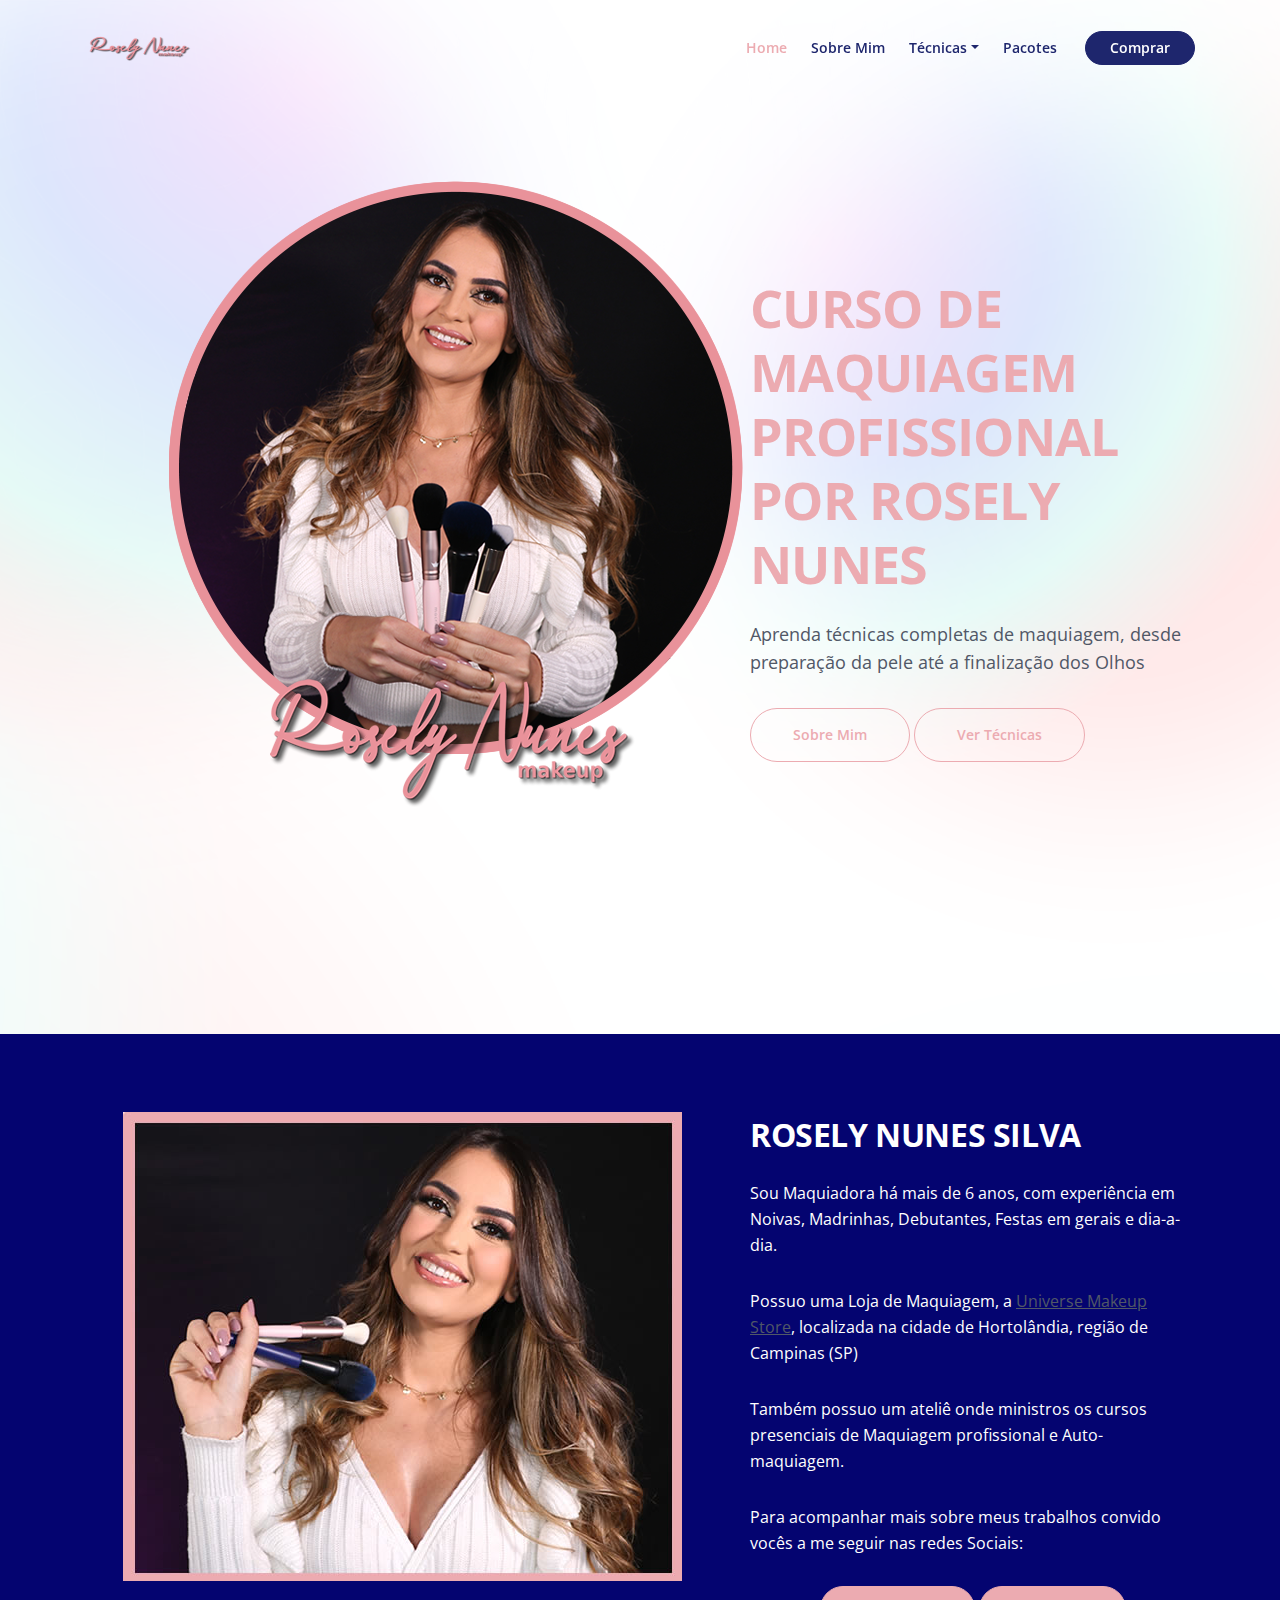
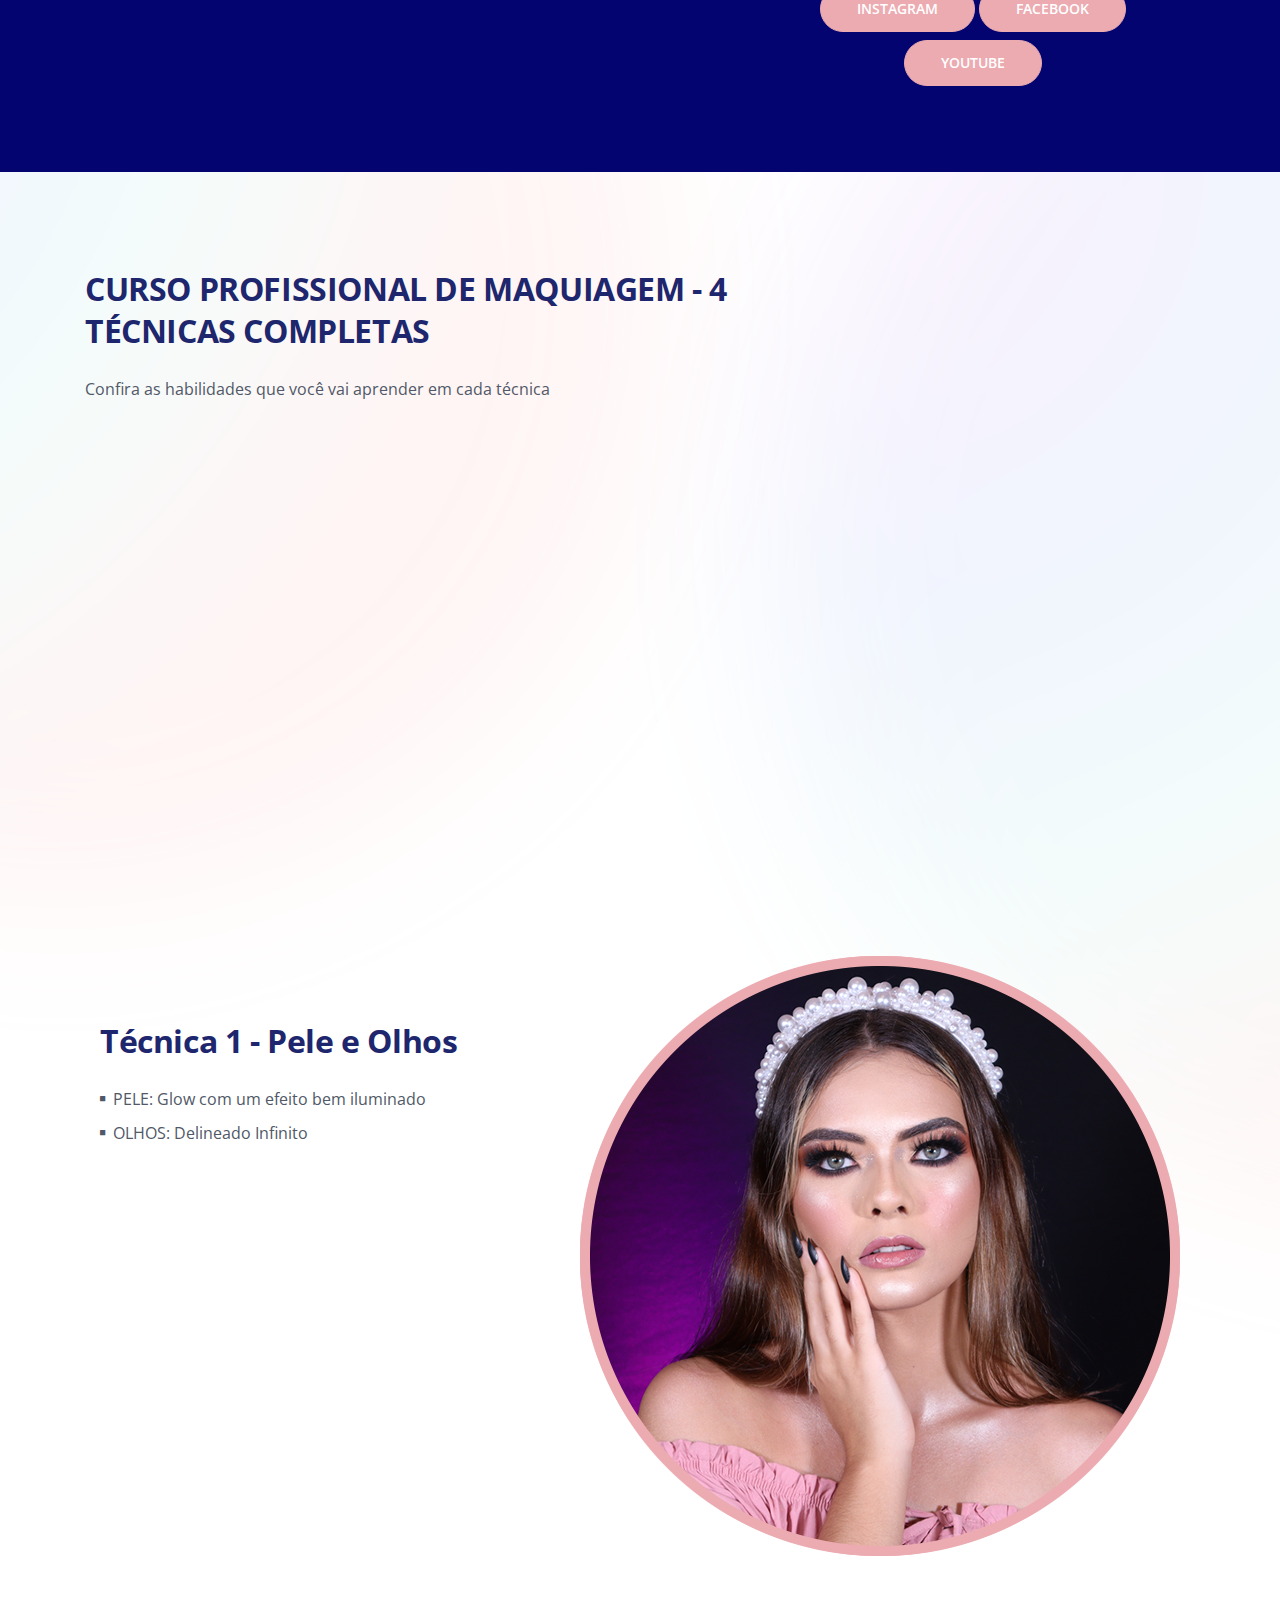
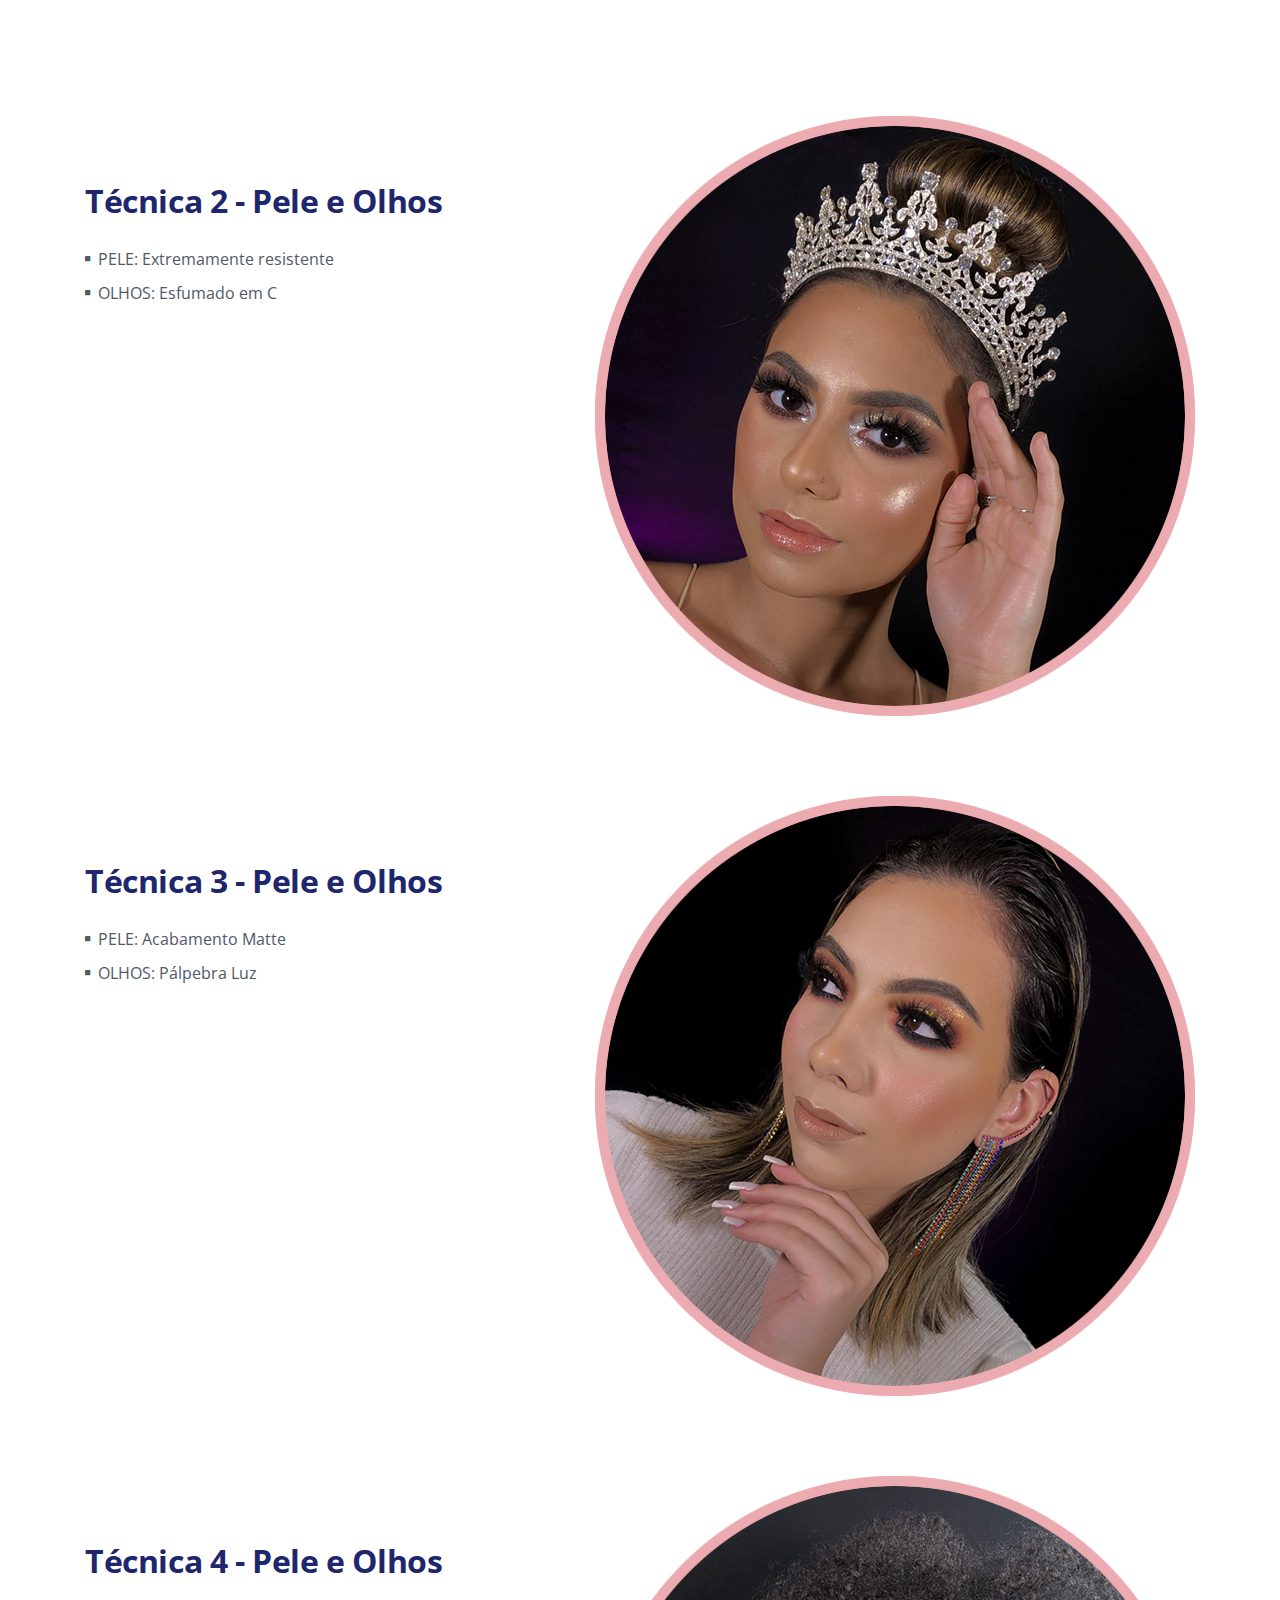
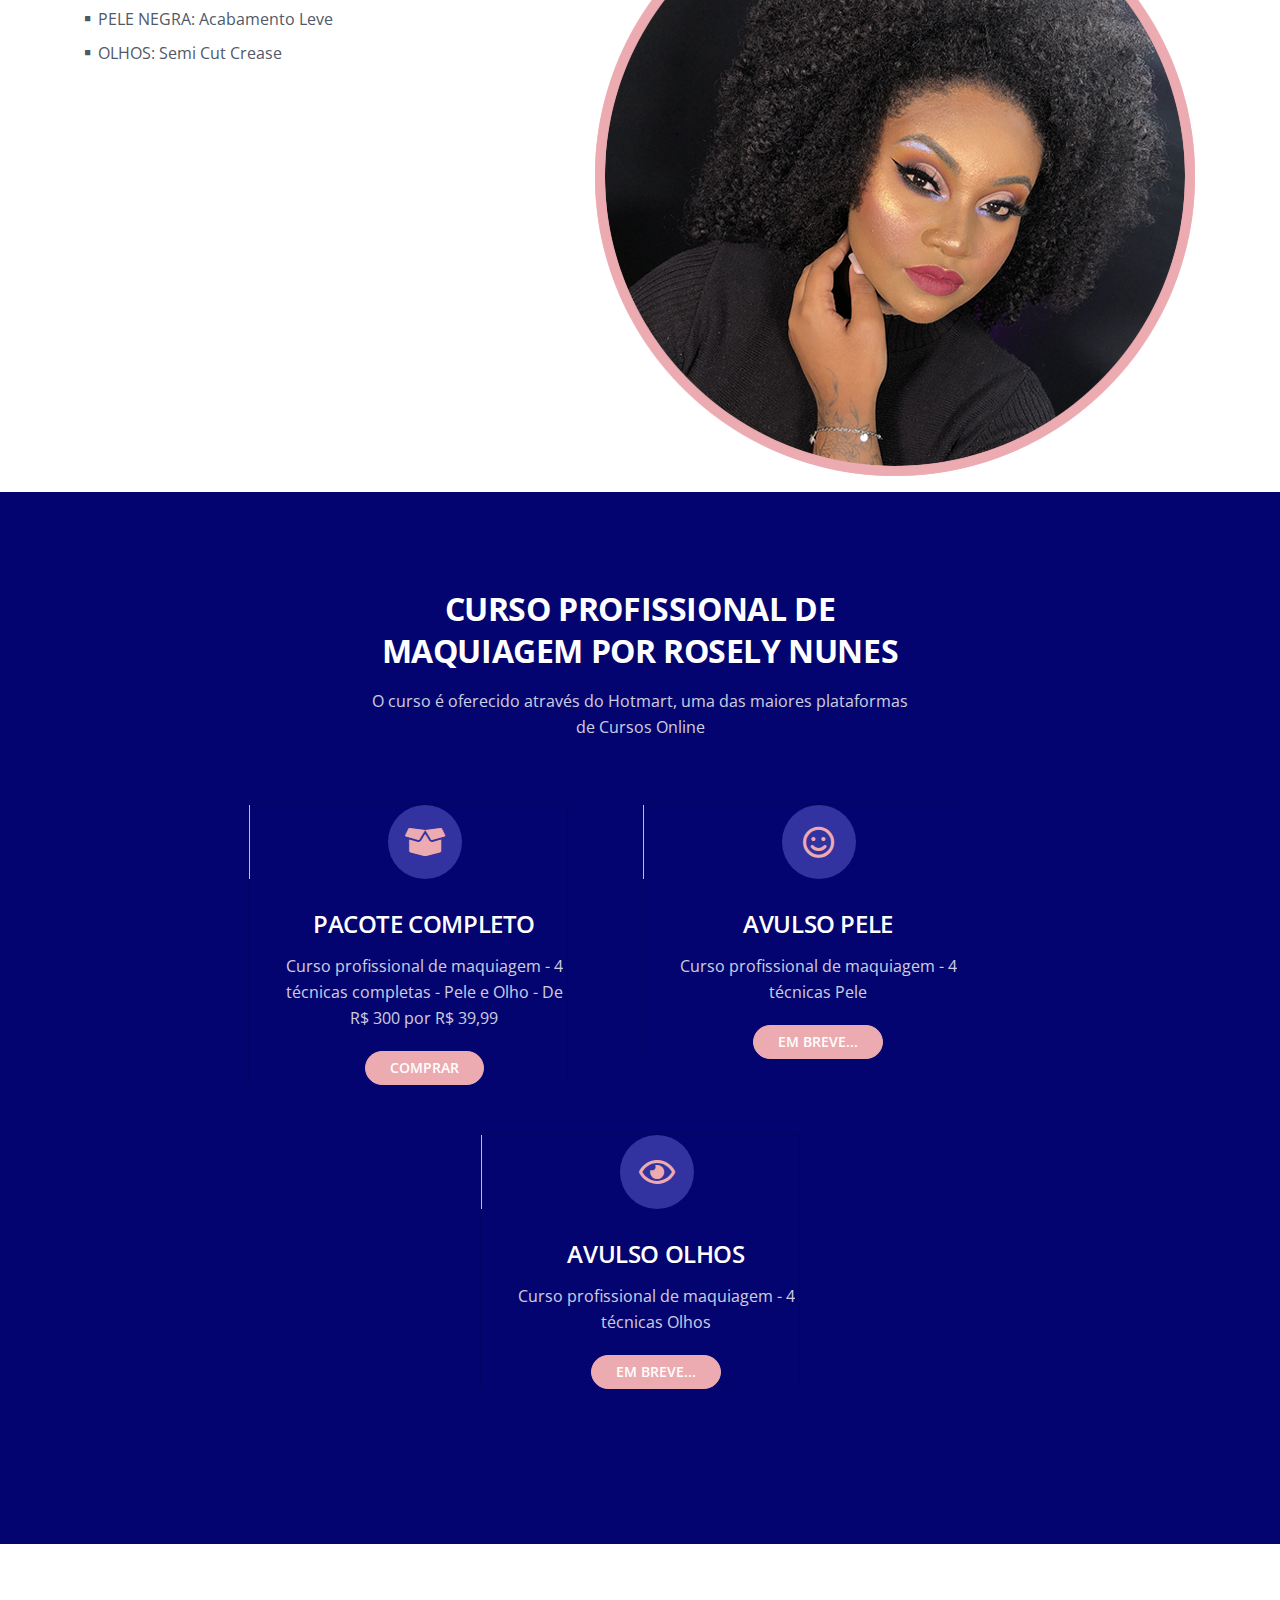
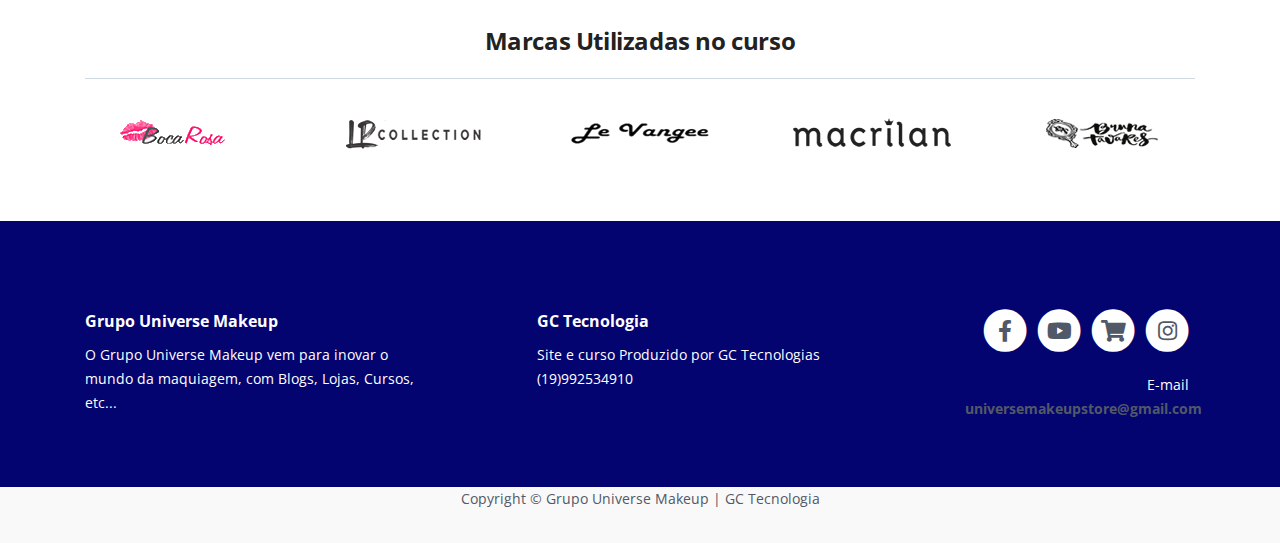
==== commit 8a67a663: "acerto intagram instagram" ====
--- a/index.html
+++ b/index.html
@@ -153,7 +153,7 @@
 						<p>Possuo uma Loja de Maquiagem, a <a href="https://store.universemakeup.com.br" target=_blank>Universe Makeup Store</a>, localizada na cidade de Hortolândia, região de Campinas (SP)</p>
 						<p>Também possuo um ateliê onde ministros os cursos presenciais de Maquiagem profissional e Auto-maquiagem.</p>
 						<p>Para acompanhar mais sobre meus trabalhos convido vocês a me seguir nas redes Sociais:<br /></p>
-                        <center><a class="btn-solid-reg" href="https://www.instagram.com/roselynunesmakeup/" target=_blank>INTAGRAM</a> <a class="btn-solid-reg" href="https://www.facebook.com/roselynunessil" target=_blank>FACEBOOK</a> <a class="btn-solid-reg" href="https://www.youtube.com/c/RoselyNunesMakeup" target=_blank>YOUTUBE</a></center>
+                        <center><a class="btn-solid-reg" href="https://www.instagram.com/roselynunesmakeup/" target=_blank>INSTAGRAM</a> <a class="btn-solid-reg" href="https://www.facebook.com/roselynunessil" target=_blank>FACEBOOK</a> <a class="btn-solid-reg" href="https://www.youtube.com/c/RoselyNunesMakeup" target=_blank>YOUTUBE</a></center>
 						</p>
                     </div> <!-- end of text-container -->
                 </div> <!-- end of col -->
@@ -492,4 +492,4 @@
 		</script>
 
 </body>
-</html>+</html>
